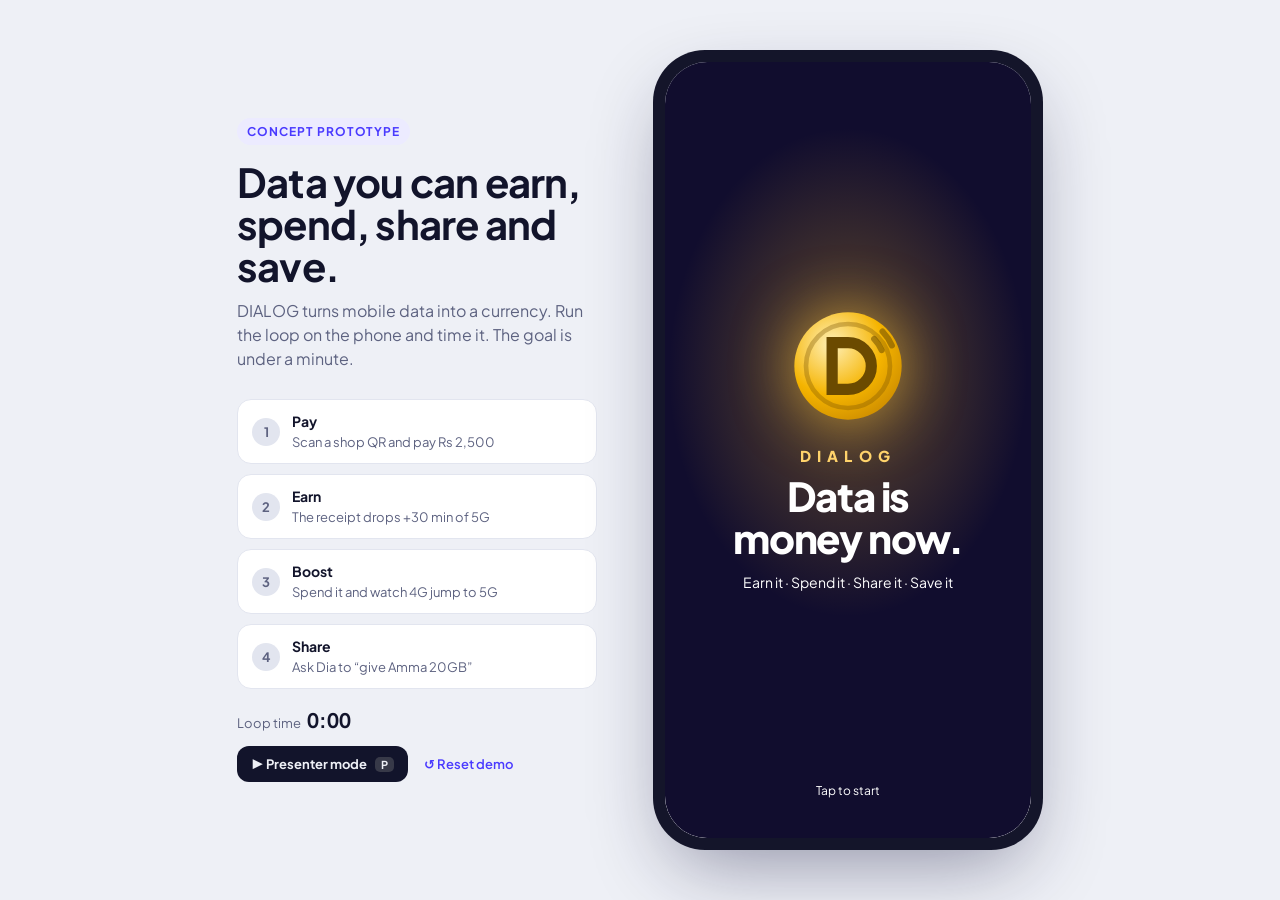
==== index.html @ ff5d5184 "Serve the app as index.html and deploy from GitHub via Vercel Co-Authored-By: Claude Opus 5.5 <norep" ====
<!doctype html>
<html lang="en">
<head>
<meta charset="utf-8">
<meta name="viewport" content="width=device-width, initial-scale=1">
<title>DIALOG Prototype</title>
<link rel="preconnect" href="https://fonts.googleapis.com">
<link href="https://fonts.googleapis.com/css2?family=Plus+Jakarta+Sans:wght@400;500;600;700;800&family=Noto+Sans+Sinhala:wght@500&family=Noto+Sans+Tamil:wght@500&display=swap" rel="stylesheet">
<style>
:root{
  --bg:#eef0f6; --panel:#ffffff; --ink:#12142b; --muted:#5d6280; --line:#e2e5ef;
  --accent:#4a3aff; --accent-2:#7b6dff; --accent-soft:#ecebff;
  --gold:#f2a900; --gold-soft:#fff4d6; --good:#13a36b; --good-soft:#e1f6ec;
  --screen:#f7f8fc; --card:#ffffff; --frame:#14152a;
}
@media (prefers-color-scheme: dark){
  :root:not([data-theme="light"]){
    --bg:#0b0c18; --panel:#14162a; --ink:#eef0ff; --muted:#9aa0c3; --line:#262a45;
    --accent:#8b7fff; --accent-2:#a69cff; --accent-soft:#232048;
    --gold:#ffc23d; --gold-soft:#33290f; --good:#3fd39a; --good-soft:#123326;
    --screen:#101225; --card:#1a1d36; --frame:#000;
  }
}
:root[data-theme="dark"]{
  --bg:#0b0c18; --panel:#14162a; --ink:#eef0ff; --muted:#9aa0c3; --line:#262a45;
  --accent:#8b7fff; --accent-2:#a69cff; --accent-soft:#232048;
  --gold:#ffc23d; --gold-soft:#33290f; --good:#3fd39a; --good-soft:#123326;
  --screen:#101225; --card:#1a1d36; --frame:#000;
}
*{box-sizing:border-box;margin:0;padding:0}
body{background:var(--bg);color:var(--ink);font-family:"Plus Jakarta Sans","Noto Sans Sinhala","Noto Sans Tamil",system-ui,sans-serif;min-height:100vh}
button{font:inherit;color:inherit;border:0;background:none;cursor:pointer}
.stage{display:flex;gap:56px;align-items:center;justify-content:center;min-height:100vh;padding:32px 16px}
.side{max-width:360px}
.side .tag{display:inline-block;font-size:12px;font-weight:700;letter-spacing:.08em;text-transform:uppercase;color:var(--accent);background:var(--accent-soft);padding:6px 10px;border-radius:99px}
.side h1{font-size:40px;line-height:1.05;margin:16px 0 12px;letter-spacing:-.02em}
.side p.lede{color:var(--muted);font-size:16px;line-height:1.5}
.steps{margin-top:28px;display:grid;gap:10px}
.step{display:flex;gap:12px;align-items:center;padding:12px 14px;border:1px solid var(--line);border-radius:14px;background:var(--panel);transition:.3s}
.step .n{width:28px;height:28px;border-radius:50%;display:grid;place-items:center;font-weight:700;font-size:13px;background:var(--line);color:var(--muted);flex:none;transition:.3s}
.step.done{border-color:var(--good)}
.step.done .n{background:var(--good);color:#fff}
.step b{display:block;font-size:14px}.step span{font-size:13px;color:var(--muted)}
.timer{margin-top:18px;font-size:13px;color:var(--muted)}
.timer strong{font-variant-numeric:tabular-nums;color:var(--ink);font-size:20px;margin-left:6px}
.reset{margin-top:14px;font-size:13px;color:var(--accent);font-weight:600}

/* phone */
.phone{width:390px;height:800px;border-radius:52px;background:var(--frame);padding:12px;box-shadow:0 30px 80px -20px rgba(20,20,60,.45);flex:none}
.screen{position:relative;width:100%;height:100%;border-radius:42px;overflow:hidden;background:var(--screen);display:flex;flex-direction:column}
.status{height:44px;display:flex;align-items:center;justify-content:space-between;padding:0 26px;font-size:13px;font-weight:700;flex:none}
.status .net{display:flex;gap:6px;align-items:center}
.net .badge{font-size:10px;padding:2px 6px;border-radius:6px;background:var(--line);color:var(--muted);transition:.4s}
.net .badge.on{background:var(--accent);color:#fff}
.views{flex:1;position:relative;overflow:hidden}
.view{position:absolute;inset:0;overflow-y:auto;padding:6px 18px 24px;opacity:0;pointer-events:none;transform:translateY(8px);transition:opacity .25s,transform .25s}
.view.active{opacity:1;pointer-events:auto;transform:none}
.view::-webkit-scrollbar{display:none}
.nav{flex:none;height:78px;display:flex;justify-content:space-around;align-items:center;border-top:1px solid var(--line);background:var(--card);padding-bottom:10px}
.nav button{display:flex;flex-direction:column;align-items:center;gap:4px;font-size:11px;font-weight:600;color:var(--muted);width:64px}
.nav button.on{color:var(--accent)}
.nav svg{width:22px;height:22px}
.nav .pay{width:58px;height:58px;border-radius:20px;background:var(--accent);color:#fff;justify-content:center;margin-top:-26px;box-shadow:0 10px 24px -8px var(--accent)}
.nav .pay svg{width:26px;height:26px}

h2{font-size:22px;letter-spacing:-.01em;margin:6px 0 4px}
.sub{color:var(--muted);font-size:13px;line-height:1.45}
.card{background:var(--card);border:1px solid var(--line);border-radius:20px;padding:16px;margin-top:14px}
.row{display:flex;align-items:center;justify-content:space-between;gap:10px}
.btn{display:block;width:100%;padding:14px;border-radius:14px;background:var(--accent);color:#fff;font-weight:700;font-size:15px;text-align:center;margin-top:14px}
.btn.ghost{background:var(--accent-soft);color:var(--accent)}
.btn:disabled{opacity:.5;cursor:default}
.pill{font-size:11px;font-weight:700;padding:4px 8px;border-radius:99px;background:var(--accent-soft);color:var(--accent)}
.pill.gold{background:var(--gold-soft);color:var(--gold)}
.pill.good{background:var(--good-soft);color:var(--good)}

/* wallet */
.wallet{background:linear-gradient(135deg,#2a1fd6,#6a3dff 60%,#a145ff);color:#fff;border:0;position:relative;overflow:hidden}
.wallet::after{content:"";position:absolute;right:-40px;top:-40px;width:160px;height:160px;border-radius:50%;background:rgba(255,255,255,.08)}
.wallet .lbl{font-size:12px;opacity:.8;font-weight:600}
.wallet .bal{font-size:42px;font-weight:800;letter-spacing:-.02em;margin:4px 0 2px;font-variant-numeric:tabular-nums;display:flex;align-items:center;gap:8px}
.coin{width:28px;height:28px;border-radius:50%;background:radial-gradient(circle at 35% 30%,#ffe08a,#f2a900 70%);display:inline-grid;place-items:center;font-size:13px;font-weight:800;color:#6b4a00;flex:none}
.wallet .eq{font-size:13px;opacity:.85}
.qa{display:grid;grid-template-columns:repeat(4,1fr);gap:8px;margin-top:16px}
.qa button{background:rgba(255,255,255,.14);border-radius:14px;padding:10px 0;font-size:12px;font-weight:600;display:flex;flex-direction:column;align-items:center;gap:4px}
.qa svg{width:20px;height:20px}
.dia-tip{display:flex;gap:12px;align-items:flex-start}
.dia-av{width:36px;height:36px;border-radius:12px;background:linear-gradient(135deg,var(--accent),#c44dff);display:grid;place-items:center;color:#fff;font-weight:800;flex:none}
.tip-actions{display:flex;gap:8px;margin-top:10px}
.tip-actions button{font-size:12px;font-weight:700;padding:8px 12px;border-radius:10px;background:var(--accent);color:#fff}
.tip-actions button.alt{background:var(--line);color:var(--ink)}
.feed div{display:flex;justify-content:space-between;font-size:13px;padding:9px 0;border-top:1px solid var(--line)}
.feed div:first-child{border:0}
.feed .plus{color:var(--good);font-weight:700}.feed .minus{color:var(--muted);font-weight:700}
.save-bar{height:8px;border-radius:99px;background:var(--line);margin-top:10px;overflow:hidden}
.save-bar i{display:block;height:100%;background:var(--good);border-radius:99px;transition:width .6s}
.toggle{width:44px;height:26px;border-radius:99px;background:var(--line);position:relative;transition:.2s;flex:none}
.toggle::after{content:"";position:absolute;width:20px;height:20px;border-radius:50%;background:#fff;top:3px;left:3px;transition:.2s;box-shadow:0 1px 3px rgba(0,0,0,.2)}
.toggle.on{background:var(--good)}.toggle.on::after{left:21px}

/* pay */
.scanner{margin-top:14px;aspect-ratio:1;border-radius:24px;background:#0d0f1f;position:relative;display:grid;place-items:center;overflow:hidden}
.qr{width:55%;aspect-ratio:1;background:#fff;border-radius:10px;padding:10px;display:grid;grid-template-columns:repeat(11,1fr);gap:2px}
.qr i{background:#111;border-radius:1px}.qr i.w{background:transparent}
.scanline{position:absolute;left:12%;right:12%;height:3px;background:var(--accent-2);box-shadow:0 0 18px var(--accent-2);animation:scan 2s ease-in-out infinite}
@keyframes scan{0%,100%{top:18%}50%{top:80%}}
.corner{position:absolute;width:38px;height:38px;border:4px solid #fff;border-radius:6px}
.c1{top:14%;left:14%;border-right:0;border-bottom:0}.c2{top:14%;right:14%;border-left:0;border-bottom:0}.c3{bottom:14%;left:14%;border-right:0;border-top:0}.c4{bottom:14%;right:14%;border-left:0;border-top:0}
.merchant{display:flex;gap:12px;align-items:center}
.m-logo{width:46px;height:46px;border-radius:14px;background:var(--gold-soft);display:grid;place-items:center;font-size:22px}
.amount{font-size:44px;font-weight:800;text-align:center;margin:18px 0 4px;letter-spacing:-.02em}
.earn-preview{text-align:center;font-size:13px;color:var(--good);font-weight:700}
.chips{display:flex;gap:8px;justify-content:center;margin-top:12px;flex-wrap:wrap}
.chips button{padding:8px 12px;border-radius:99px;border:1px solid var(--line);font-size:13px;font-weight:600;background:var(--card)}
.chips button.on{border-color:var(--accent);color:var(--accent);background:var(--accent-soft)}
.receipt{text-align:center;padding-top:20px}
.check{width:72px;height:72px;border-radius:50%;background:var(--good);margin:0 auto;display:grid;place-items:center;color:#fff;animation:pop .4s cubic-bezier(.2,1.6,.4,1)}
@keyframes pop{from{transform:scale(0)}to{transform:scale(1)}}
.reward{margin-top:20px;border-radius:22px;padding:20px;background:linear-gradient(135deg,#1b1460,#4a3aff);color:#fff;position:relative;overflow:hidden;animation:rise .5s .25s both}
@keyframes rise{from{opacity:0;transform:translateY(20px)}to{opacity:1;transform:none}}
.reward .big{font-size:30px;font-weight:800;letter-spacing:-.02em;margin:6px 0}
.reward .small{font-size:13px;opacity:.85}
.burst{position:absolute;inset:0;pointer-events:none}
.burst .coin{position:absolute;left:50%;top:50%;width:18px;height:18px;font-size:9px;animation:fly 1.1s ease-out forwards}
@keyframes fly{from{transform:translate(-50%,-50%) scale(.4);opacity:1}to{transform:translate(var(--x),var(--y)) scale(1);opacity:0}}

/* boost */
.dial{position:relative;width:240px;height:240px;margin:16px auto 0}
.dial svg{width:100%;height:100%;transform:rotate(135deg)}
.dial .val{position:absolute;inset:0;display:grid;place-items:center;text-align:center}
.dial .val b{font-size:52px;font-weight:800;letter-spacing:-.03em;display:block;font-variant-numeric:tabular-nums}
.dial .val span{font-size:13px;color:var(--muted);font-weight:600}
.gen{display:flex;justify-content:center;gap:8px;margin-top:4px}
.gen span{font-size:12px;font-weight:800;padding:6px 12px;border-radius:10px;background:var(--line);color:var(--muted);transition:.4s}
.gen span.on{background:var(--accent);color:#fff}
.countdown{text-align:center;font-size:13px;color:var(--muted);margin-top:10px}
.countdown b{color:var(--ink);font-variant-numeric:tabular-nums}
.opts{display:grid;gap:8px;margin-top:14px}
.opt{display:flex;justify-content:space-between;align-items:center;padding:14px;border:1px solid var(--line);border-radius:14px;background:var(--card);text-align:left}
.opt.on{border-color:var(--accent);background:var(--accent-soft)}
.opt b{font-size:14px;display:block}.opt small{font-size:12px;color:var(--muted)}
.cost{font-weight:800;font-size:14px;display:flex;align-items:center;gap:6px}
.cost .coin{width:18px;height:18px;font-size:9px}

/* dia chat */
.chat{display:flex;flex-direction:column;gap:10px;margin-top:12px;padding-bottom:140px}
.msg{max-width:84%;padding:11px 14px;border-radius:18px;font-size:14px;line-height:1.45;animation:rise .3s both}
.msg.dia{background:var(--card);border:1px solid var(--line);border-bottom-left-radius:6px;align-self:flex-start}
.msg.me{background:var(--accent);color:#fff;border-bottom-right-radius:6px;align-self:flex-end}
.msg .acts{display:flex;gap:8px;margin-top:10px}
.msg .acts button{font-size:12px;font-weight:700;padding:7px 12px;border-radius:10px;background:var(--accent);color:#fff}
.msg .acts button.alt{background:var(--line);color:var(--ink)}
.composer{position:absolute;left:0;right:0;bottom:0;padding:10px 14px 14px;background:linear-gradient(transparent,var(--screen) 22%)}
.composer .chips{justify-content:flex-start;flex-wrap:nowrap;overflow-x:auto;margin:0 0 8px}
.composer .chips::-webkit-scrollbar{display:none}
.composer .chips button{white-space:nowrap;font-size:12px}
.inbar{display:flex;gap:8px;background:var(--card);border:1px solid var(--line);border-radius:16px;padding:6px 6px 6px 14px}
.inbar input{flex:1;border:0;background:none;font:inherit;font-size:14px;color:var(--ink);outline:none;min-width:0}
.inbar button{width:38px;height:38px;border-radius:12px;background:var(--accent);color:#fff;display:grid;place-items:center}

/* arenas */
.map{margin-top:14px;border-radius:22px;overflow:hidden;border:1px solid var(--line);background:var(--card)}
.map svg{display:block;width:100%}
.zone{cursor:pointer}
.zone circle.pulse{animation:pulse 2.2s ease-out infinite;transform-origin:center;transform-box:fill-box}
@keyframes pulse{from{transform:scale(.6);opacity:.7}to{transform:scale(1.6);opacity:0}}
.stat{display:flex;gap:10px;margin-top:14px}
.stat .card{flex:1;margin:0;padding:12px}
.stat b{font-size:22px;display:block;letter-spacing:-.02em}
.stat span{font-size:12px;color:var(--muted)}

/* together */
.match-head{display:flex;justify-content:space-between;align-items:center}
.score{font-size:13px;font-weight:700}
.live{display:inline-flex;align-items:center;gap:6px;font-size:11px;font-weight:800;color:#e5484d}
.live::before{content:"";width:7px;height:7px;border-radius:50%;background:#e5484d;animation:blink 1s infinite}
@keyframes blink{50%{opacity:.2}}
.prog{height:14px;border-radius:99px;background:var(--line);margin-top:12px;overflow:hidden}
.prog i{display:block;height:100%;border-radius:99px;background:linear-gradient(90deg,var(--accent),#c44dff);transition:width .5s}
.prog.done i{background:var(--good)}
.lb{margin-top:6px}
.lb div{display:flex;align-items:center;gap:10px;padding:10px 0;border-top:1px solid var(--line);font-size:13px}
.lb div:first-child{border:0}
.lb .rk{width:22px;font-weight:800;color:var(--muted)}
.lb .nm{flex:1;font-weight:600}
.lb .nm small{display:block;font-weight:500;color:var(--muted);font-size:11px}
.lb .mini{width:70px;height:6px;border-radius:99px;background:var(--line);overflow:hidden}
.lb .mini i{display:block;height:100%;background:var(--gold)}
.lb .me .nm{color:var(--accent)}
.homes{display:grid;grid-template-columns:repeat(10,1fr);gap:5px;margin-top:12px}
.homes i{aspect-ratio:1;border-radius:5px;background:var(--line);transition:.4s}
.homes i.lit{background:var(--gold);box-shadow:0 0 10px var(--gold)}
.homes i.you{outline:2px solid var(--accent);outline-offset:1px}

.toast{position:absolute;left:16px;right:16px;top:52px;background:var(--ink);color:var(--screen);padding:12px 14px;border-radius:14px;font-size:13px;font-weight:600;transform:translateY(-220%);opacity:0;transition:.35s cubic-bezier(.2,1.2,.4,1);z-index:9;display:flex;gap:10px;align-items:center}
.toast.show{transform:none;opacity:1}

/* ---------- v2 ---------- */
/* colour rule: gold = DIALOG you earn, violet = network & boosts, green = savings */
:root{--gold-ink:#a86f00}
@media (prefers-color-scheme: dark){:root:not([data-theme="light"]){--gold-ink:#ffc23d}}
:root[data-theme="dark"]{--gold-ink:#ffc23d}
.coin{background:url("data:image/svg+xml,%3Csvg xmlns='http://www.w3.org/2000/svg' viewBox='0 0 24 24'%3E%3Cdefs%3E%3CradialGradient id='g' cx='.35' cy='.3' r='.85'%3E%3Cstop offset='0' stop-color='%23fff0b8'/%3E%3Cstop offset='.55' stop-color='%23f5b400'/%3E%3Cstop offset='1' stop-color='%23c48400'/%3E%3C/radialGradient%3E%3C/defs%3E%3Ccircle cx='12' cy='12' r='11.5' fill='url(%23g)'/%3E%3Ccircle cx='12' cy='12' r='9' fill='none' stroke='%237a5200' stroke-opacity='.35'/%3E%3Cpath d='M8.6 7h3.4a5 5 0 0 1 0 10H8.6z' fill='none' stroke='%236b4a00' stroke-width='2.4' stroke-linecap='round'/%3E%3Cpath d='M17.6 6.2a8 8 0 0 1 1.6 2.4M19.4 4.6a10.5 10.5 0 0 1 2 3' fill='none' stroke='%236b4a00' stroke-opacity='.55' stroke-width='1.3' stroke-linecap='round'/%3E%3C/svg%3E") center/contain no-repeat !important;color:transparent !important;font-size:0 !important}
.feed .plus,.earn-preview{color:var(--gold-ink)}
.pill.gold{color:var(--gold-ink)}
.wallet{background:radial-gradient(120% 90% at 100% 0%,rgba(255,196,61,.32),transparent 55%),linear-gradient(160deg,#1a1545,#2b1e72)}
.wallet::after{right:-34px;top:-34px;width:140px;height:140px;border-radius:0;background:inherit;opacity:0}
.wallet .lbl{color:#ffd36b;opacity:1;letter-spacing:.1em}
.wallet .bal{color:#ffd36b}
.wallet .bal .coin{width:34px;height:34px;filter:drop-shadow(0 0 10px rgba(255,200,60,.55))}

/* Dia face + voice */
.dia-av{display:flex;gap:5px;align-items:center;justify-content:center;box-shadow:0 6px 16px -6px #c44dff}
.dia-av i{width:5px;height:9px;border-radius:3px;background:#fff;animation:eye 4.5s infinite}
@keyframes eye{0%,90%,100%{transform:scaleY(1)}94%{transform:scaleY(.1)}}
.inbar .mic{background:var(--accent-soft);color:var(--accent)}
.inbar.listening .mic{background:#e5484d;color:#fff;animation:blink 1s infinite}
.wave{display:none;flex:1;align-items:center;gap:3px;font-size:12px;color:var(--muted);font-weight:600}
.inbar.listening input{display:none}
.inbar.listening .wave{display:flex}
.wave i{width:3px;height:18px;border-radius:2px;background:var(--accent);animation:wv .6s ease-in-out infinite alternate}
.wave i:nth-child(2n){animation-delay:.15s}.wave i:nth-child(3n){animation-delay:.3s}
@keyframes wv{from{transform:scaleY(.25)}to{transform:scaleY(1)}}

/* Earn takeover */
.earnfx{position:absolute;inset:0;z-index:8;background:radial-gradient(90% 55% at 50% 45%,rgba(255,190,40,.36),transparent 70%),#110d2e;color:#fff;display:flex;flex-direction:column;align-items:center;padding:52px 22px 24px;text-align:center;overflow:hidden}
.earnfx[hidden]{display:none}
.ef-chip{display:flex;align-items:center;gap:8px;background:rgba(255,255,255,.08);border:1px solid rgba(255,211,107,.4);padding:7px 16px 7px 7px;border-radius:99px;font-weight:800;font-size:20px;color:#ffd36b;font-variant-numeric:tabular-nums;transition:transform .12s}
.ef-chip .coin{width:28px;height:28px}
.ef-chip.bump{transform:scale(1.12)}
.ef-check{width:54px;height:54px;border-radius:50%;background:var(--good);display:grid;place-items:center;margin-top:40px;animation:pop .4s cubic-bezier(.2,1.6,.4,1)}
.ef-paid{font-size:14px;opacity:.75;margin-top:10px;animation:rise .4s .1s both}
.ef-label{margin-top:30px;font-size:12px;font-weight:800;letter-spacing:.16em;color:#ffd36b;animation:rise .4s .35s both}
.ef-big{font-size:68px;font-weight:800;letter-spacing:-.045em;line-height:1.05;margin-top:6px;animation:zoomIn .6s .45s cubic-bezier(.2,1.4,.4,1) both;background:linear-gradient(180deg,#fff 30%,#ffd36b);-webkit-background-clip:text;background-clip:text;color:transparent}
.ef-sub{font-size:19px;font-weight:700;margin-top:4px;animation:rise .4s .6s both}
.ef-gigs{margin-top:16px;font-size:14px;font-weight:700;color:#ffd36b;background:rgba(255,211,107,.12);padding:7px 14px;border-radius:99px;animation:rise .4s .75s both}
@keyframes zoomIn{from{opacity:0;transform:scale(.4)}to{opacity:1;transform:none}}
.ef-actions{margin-top:auto;width:100%;animation:rise .4s 1.7s both}
.ef-actions .btn.ghost{background:rgba(255,255,255,.1);color:#fff;margin-top:10px}
.ef-coins{position:absolute;inset:0;pointer-events:none}
.ef-coin{position:absolute;left:50%;width:26px;height:26px;margin:-13px 0 0 -13px;opacity:0;animation:coinFly 1.05s cubic-bezier(.5,0,.3,1) forwards;filter:drop-shadow(0 0 6px rgba(255,200,60,.85))}
@keyframes coinFly{0%{opacity:0;transform:translate(0,0) scale(.3)}12%{opacity:1}45%{transform:translate(var(--sx),var(--sy)) scale(1.15)}94%{opacity:1}100%{opacity:0;transform:translate(0,var(--ty)) scale(.45)}}

/* Boost video */
.vid{position:relative;margin-top:14px;border-radius:18px;overflow:hidden;aspect-ratio:16/9;background:#0a1a10}
.vscene{position:absolute;inset:0;transition:filter .6s}
.vscene svg{width:100%;height:100%;display:block}
.vid.lo .vscene{filter:blur(3px) saturate(.55) contrast(.9)}
.vid.buf .vscene *{animation-play-state:paused !important}
.vtop{position:absolute;left:10px;right:10px;top:8px;display:flex;justify-content:space-between;align-items:center;font-size:11px;font-weight:700;color:#fff}
.vq{padding:3px 7px;border-radius:6px;background:rgba(0,0,0,.55);transition:.4s}
.vid:not(.lo) .vq{background:var(--accent)}
.vspin{position:absolute;left:50%;top:50%;width:40px;height:40px;margin:-20px;border-radius:50%;border:4px solid rgba(255,255,255,.25);border-top-color:#fff;animation:spin .8s linear infinite;opacity:0;transition:opacity .2s}
.vid.buf .vspin{opacity:1}
@keyframes spin{to{transform:rotate(360deg)}}
.vlabel{position:absolute;left:10px;bottom:12px;font-size:11px;font-weight:700;color:#fff;background:rgba(0,0,0,.5);padding:3px 8px;border-radius:6px}
.vbar{position:absolute;left:0;right:0;bottom:0;height:4px;background:rgba(255,255,255,.2)}
.vbar i{display:block;height:100%;width:0;background:#e5484d}
.ball{animation:bowl 1.4s ease-in infinite}
@keyframes bowl{from{transform:translate(160px,62px) scale(.6)}to{transform:translate(157px,150px) scale(1.5)}}
.bat{transform-box:view-box;transform-origin:176px 146px;animation:swing 1.4s infinite}
@keyframes swing{0%,72%,100%{transform:rotate(0)}86%{transform:rotate(-75deg)}}
.crowd circle{animation:tw 1.6s infinite alternate}
.crowd circle:nth-child(3n){animation-delay:.5s}.crowd circle:nth-child(4n){animation-delay:1s}
@keyframes tw{from{opacity:.25}to{opacity:.9}}
.speedrow{display:flex;justify-content:space-between;align-items:center;margin-top:14px}
.speedrow b{font-size:36px;font-weight:800;letter-spacing:-.03em;font-variant-numeric:tabular-nums}
.speedrow small{font-size:13px;color:var(--muted);font-weight:600;margin-left:4px}
.speedrow .gen{margin:0}
#v-boost .countdown{text-align:left;margin-top:2px}

/* Presenter mode */
.side .presbtn{display:inline-flex;gap:8px;align-items:center;margin:14px 16px 0 0;padding:10px 14px;border-radius:12px;background:var(--ink);color:var(--bg);font-size:13px;font-weight:700}
.side .presbtn kbd{font:inherit;font-size:11px;padding:1px 6px;border-radius:5px;background:rgba(127,127,127,.35)}
.ptimer{position:fixed;top:16px;left:16px;display:none;align-items:center;gap:14px;background:var(--panel);border:1px solid var(--line);padding:10px 14px;border-radius:14px;z-index:20;font-size:13px;color:var(--muted)}
.ptimer b{font-size:22px;color:var(--ink);font-variant-numeric:tabular-nums}
.ptimer .pdots{display:flex;gap:6px}
.ptimer .pdots i{width:10px;height:10px;border-radius:50%;background:var(--line);transition:.3s}
.ptimer .pdots i.on{background:var(--good)}
.ptimer button{font-size:12px;font-weight:700;color:var(--accent)}
body.presenter .side{display:none}
body.presenter .ptimer{display:flex}
body.presenter .stage{padding:12px}

/* ---------- v3 ---------- */
.lang{display:flex;background:var(--line);border-radius:12px;padding:3px;gap:2px}
.lang button{font-size:12px;font-weight:700;padding:0 9px;border-radius:9px;color:var(--muted);min-height:34px}
.lang button.on{background:var(--card);color:var(--ink);box-shadow:0 1px 3px rgba(0,0,0,.15)}
.savestrip{display:flex;align-items:center;gap:12px;padding:12px 14px}
.savestrip .ss-ic{width:38px;height:38px;border-radius:12px;background:var(--good-soft);display:grid;place-items:center;font-size:18px;flex:none}
.savestrip .ss-t{flex:1;font-size:13px;color:var(--muted);line-height:1.35}
.savestrip .ss-t b{color:var(--good);font-size:15px}
.savestrip .toggle{cursor:pointer}
.splash{position:absolute;inset:0;z-index:12;background:radial-gradient(70% 45% at 50% 40%,rgba(255,190,40,.35),transparent 70%),#110d2e;color:#fff;display:flex;flex-direction:column;align-items:center;justify-content:center;text-align:center;padding:24px;cursor:pointer;transition:opacity .5s,transform .5s}
.splash[hidden]{display:none}
.splash.out{opacity:0;transform:scale(1.06);pointer-events:none}
.splash .sp-coin{width:112px;height:112px;animation:spIn .9s cubic-bezier(.2,1.4,.4,1) both;filter:drop-shadow(0 0 30px rgba(255,200,60,.6))}
@keyframes spIn{from{transform:scale(0) rotate(-200deg)}to{transform:none}}
.sp-name{margin-top:24px;font-size:15px;font-weight:800;letter-spacing:.42em;color:#ffd36b;animation:rise .5s .5s both}
.sp-line{font-size:40px;font-weight:800;letter-spacing:-.03em;margin-top:10px;line-height:1.05;animation:rise .5s .75s both}
.sp-sub{font-size:14px;opacity:.75;margin-top:14px;animation:rise .5s 1s both}
.sp-tap{position:absolute;bottom:40px;font-size:12px;opacity:.55;animation:rise .5s 1.6s both}
.scoreboard{background:#0d1b2a;color:#fff;border-radius:14px;padding:12px 14px;font-variant-numeric:tabular-nums}
.sb-top{display:flex;justify-content:space-between;align-items:center;font-size:11px;font-weight:600}
.sb-top span:last-child{opacity:.7}
.sb-row{display:flex;align-items:center;gap:10px;margin-top:8px}
.sb-row b{font-size:26px;letter-spacing:-.02em}
.sb-team{display:flex;align-items:center;gap:6px;font-weight:800;width:54px;font-size:14px}
.sb-team i{width:10px;height:10px;border-radius:50%}
.sb-ov{margin-left:auto;font-size:12px;opacity:.7}
.sb-row.dim{opacity:.55;margin-top:2px}.sb-row.dim b{font-size:17px}
.sb-need{margin-top:8px;font-size:12px;color:#ffd36b;font-weight:700}
.faces{display:flex;align-items:center;margin-top:12px}
.faces span{width:30px;height:30px;border-radius:50%;display:grid;place-items:center;color:#fff;font-size:10px;font-weight:800;border:2px solid var(--card);margin-left:-9px;flex:none}
.faces span:first-child{margin-left:0}
.faces em{font-style:normal;font-size:12px;color:var(--muted);margin-left:8px}
.celebrate{position:absolute;inset:0;z-index:11;background:rgba(17,13,46,.95);color:#fff;display:flex;flex-direction:column;align-items:center;justify-content:center;text-align:center;padding:28px;overflow:hidden}
.celebrate[hidden]{display:none}
.cel-emoji{font-size:76px;animation:pop .5s cubic-bezier(.2,1.6,.4,1)}
.cel-title{font-size:32px;font-weight:800;letter-spacing:-.02em;margin-top:12px;animation:rise .4s .2s both}
.cel-sub{font-size:15px;opacity:.8;margin-top:8px;line-height:1.45;max-width:280px;animation:rise .4s .35s both}
.celebrate .btn{max-width:240px;margin-top:28px;animation:rise .4s .6s both}
.confetti{position:absolute;inset:0;pointer-events:none}
.confetti i{position:absolute;top:-20px;width:8px;height:14px;border-radius:2px;animation:fall linear forwards}
@keyframes fall{to{transform:translateY(880px) rotate(720deg)}}
/* Play tab */
.nav button{width:54px}
#v-play{display:flex;flex-direction:column;padding:6px 0 0;overflow:hidden}
.play-head{display:flex;justify-content:space-between;align-items:flex-start;gap:10px;padding:0 18px}
.play-earn{display:flex;align-items:center;gap:6px;background:var(--gold-soft);color:var(--gold-ink);font-weight:800;font-size:14px;padding:6px 10px 6px 6px;border-radius:99px;flex:none;margin-top:8px}
.play-earn .coin{width:22px;height:22px}
.play-earn small{font-weight:600;font-size:11px}
.play-strip{display:flex;justify-content:space-between;margin:10px 18px 10px;padding:9px 12px;border-radius:12px;background:var(--card);border:1px solid var(--line);font-size:12px;color:var(--muted)}
.play-strip b{color:var(--ink)}
.play-strip.all{border-color:var(--good);background:var(--good-soft)}
.play-frame{flex:1;min-height:0;background:var(--screen)}
.play-frame iframe{width:100%;height:100%;border:0;display:block}
/* bigger tap targets */
.chips button,.tip-actions button,.msg .acts button{min-height:40px}
.qa button{min-height:58px}
/* calmer for people who turn motion off: stop the decorative loops, keep the story */
@media (prefers-reduced-motion: reduce){
  .scanline,.zone circle.pulse,.crowd circle,.dia-av i,.live::before,.confetti i{animation:none!important}
  .confetti{display:none}
}

@media (max-width:860px){
  .stage{flex-direction:column;gap:24px;padding:20px 16px 32px}
  .side{max-width:420px;text-align:left}
  .side h1{font-size:30px}
  .steps{grid-template-columns:1fr}
}
@media (max-width:430px){
  .stage{padding:0;gap:0}
  .side{order:2;padding:24px 16px 32px}
  .phone{width:100%;height:100svh;border-radius:0;padding:0;box-shadow:none}
  .screen{border-radius:0}
}
</style>
</head>
<body>
<div class="stage">
  <aside class="side">
    <span class="tag">Concept prototype</span>
    <h1>Data you can earn, spend, share and save.</h1>
    <p class="lede">DIALOG turns mobile data into a currency. Run the loop on the phone and time it. The goal is under a minute.</p>
    <div class="steps">
      <div class="step" id="s-pay"><div class="n">1</div><div><b>Pay</b><span>Scan a shop QR and pay Rs 2,500</span></div></div>
      <div class="step" id="s-earn"><div class="n">2</div><div><b>Earn</b><span>The receipt drops +30 min of 5G</span></div></div>
      <div class="step" id="s-boost"><div class="n">3</div><div><b>Boost</b><span>Spend it and watch 4G jump to 5G</span></div></div>
      <div class="step" id="s-share"><div class="n">4</div><div><b>Share</b><span>Ask Dia to “give Amma 20GB”</span></div></div>
    </div>
    <div class="timer">Loop time<strong id="timer">0:00</strong></div>
    <button class="presbtn" id="presBtn">▶ Presenter mode <kbd>P</kbd></button><button class="reset" id="resetBtn">↺ Reset demo</button>
  </aside>
  <div class="ptimer"><span class="pdots"><i data-s="pay"></i><i data-s="earn"></i><i data-s="boost"></i><i data-s="share"></i></span><b id="ptime">0:00</b><span>P exit · M sound</span><button id="pexit">✕</button></div>

  <div class="phone"><div class="screen">
    <div class="status"><span>9:41</span><span class="net"><span class="badge" id="netBadge">4G</span>▮▮▮▯ 82%</span></div>
    <div class="toast" id="toast"></div>
    <div class="earnfx" id="earnfx" hidden>
      <div class="ef-chip" id="efChip"><span class="coin"></span><span id="efBal">2,400</span></div>
      <div class="ef-check"><svg width="28" height="28" viewBox="0 0 24 24" fill="none" stroke="#fff" stroke-width="3"><path d="M5 12l5 5L20 7"/></svg></div>
      <div class="ef-paid" id="efPaid">Paid Rs 2,500 · Nimal Stores</div>
      <div class="ef-label" data-i18n="earned">YOU EARNED</div>
      <div class="ef-big" id="efBig">+30 min</div>
      <div class="ef-sub" data-i18n="ofPriority">of 5G priority</div>
      <div class="ef-gigs" id="efGigs">+150 DIALOG to your wallet</div>
      <div class="ef-actions"><button class="btn" id="efUse" data-i18n="useNow">Use it now ⚡</button><button class="btn ghost" id="efDone" data-i18n="done">Done</button></div>
      <div class="ef-coins" id="efCoins"></div>
    </div>
    <div class="celebrate" id="celebrate" hidden><div class="confetti" id="confetti"></div><div class="cel-emoji" id="celEmoji">🏏</div><div class="cel-title" id="celTitle"></div><div class="cel-sub" id="celSub"></div><button class="btn" id="celOk">Brilliant</button></div>
    <div class="splash" id="splash"><span class="coin sp-coin"></span><div class="sp-name">DIALOG</div><div class="sp-line">Data is<br>money now.</div><div class="sp-sub">Earn it · Spend it · Share it · Save it</div><div class="sp-tap">Tap to start</div></div>
    <div class="views">

      <!-- HOME -->
      <section class="view active" id="v-home">
        <div class="row" style="margin-top:4px">
          <div><div class="sub" data-i18n="gm">Good morning</div><h2 style="margin:0">Nadeesha</h2></div>
          <div class="lang" id="lang" aria-label="Language"><button data-l="si">සිං</button><button data-l="ta">தமிழ்</button><button data-l="en" class="on">EN</button></div>
          <span id="homeNet" hidden>4G</span>
        </div>
        <div class="card wallet">
          <div class="lbl" data-i18n="wallet">DIALOG WALLET</div>
          <div class="bal"><span class="coin">G</span><span id="bal">2,400</span></div>
          <div class="eq" id="eq">≈ 24 GB · or 8 hours of boosted 5G</div>
          <div class="qa">
            <button data-go="pay"><svg viewBox="0 0 24 24" fill="none" stroke="currentColor" stroke-width="2"><rect x="3" y="3" width="7" height="7" rx="1"/><rect x="14" y="3" width="7" height="7" rx="1"/><rect x="3" y="14" width="7" height="7" rx="1"/><path d="M14 14h3v3M21 14v7h-7"/></svg><span data-i18n="pay">Pay</span></button>
            <button data-go="boost"><svg viewBox="0 0 24 24" fill="none" stroke="currentColor" stroke-width="2"><path d="M13 2 4 14h7l-1 8 9-12h-7z"/></svg><span data-i18n="boost">Boost</span></button>
            <button data-go="dia"><svg viewBox="0 0 24 24" fill="none" stroke="currentColor" stroke-width="2"><path d="M16 21v-2a4 4 0 0 0-4-4H6a4 4 0 0 0-4 4v2"/><circle cx="9" cy="7" r="4"/><path d="M19 8v6M22 11h-6"/></svg><span data-i18n="share">Share</span></button>
            <button data-scroll="saveCard"><svg viewBox="0 0 24 24" fill="none" stroke="currentColor" stroke-width="2"><path d="M19 7V5a2 2 0 0 0-2-2H5a2 2 0 0 0 0 4h14v4M3 5v14a2 2 0 0 0 2 2h14v-4"/><path d="M18 12a2 2 0 0 0 0 4h4v-4z"/></svg><span data-i18n="save">Save</span></button>
          </div>
        </div>

        <div class="card dia-tip">
          <div class="dia-av"><i></i><i></i></div>
          <div>
            <b style="font-size:14px" data-i18n="spotted">Dia spotted something</b>
            <p class="sub" style="margin-top:2px" data-i18n="tip">Your bus reaches a busy cell near Kollupitiya in about 4 min. YouTube will likely buffer. Boost now?</p>
            <div class="tip-actions"><button data-go="boost" data-i18n="tipBoost">Boost for 150 D</button><button class="alt" data-go="dia" data-i18n="askDia">Ask Dia</button></div>
          </div>
        </div>

        <div class="card savestrip" id="saveCard">
          <span class="ss-ic">🏦</span>
          <span class="ss-t"><b id="saveAmt">Rs 360</b> <span data-i18n="saveLine">goes to DF Savings on 30 Nov</span></span>
          <span class="toggle on" id="saveToggle" role="switch" aria-checked="true" aria-label="Auto-save leftover DIALOG" tabindex="0"></span>
        </div>

        <div class="card">
          <div class="row"><b style="font-size:15px" data-i18n="recent">Recent</b><span class="pill gold">+ earn on every payment</span></div>
          <div class="feed" id="feed" style="margin-top:8px">
            <div><span>Fuel · Ceypetco Borella</span><span class="plus">+240 D</span></div>
            <div><span>Electricity bill · CEB</span><span class="plus">+180 D</span></div>
            <div><span>Boost · 1 hr 5G</span><span class="minus">−300 D</span></div>
          </div>
        </div>
      </section>

      <!-- PAY -->
      <section class="view" id="v-pay">
        <div id="pay-scan">
          <h2 data-i18n="scanH">Scan to pay</h2>
          <p class="sub">Point at any Dialog Pay LankaQR. Every payment earns DIALOG.</p>
          <div class="scanner" id="scanner">
            <div class="qr" id="qr"></div>
            <div class="scanline"></div>
            <div class="corner c1"></div><div class="corner c2"></div><div class="corner c3"></div><div class="corner c4"></div>
          </div>
          <button class="btn" id="scanBtn" data-i18n="tapScan">Tap to scan</button>
        </div>
        <div id="pay-amount" hidden>
          <h2>Confirm payment</h2>
          <div class="card merchant"><div class="m-logo">🛒</div><div><b>Nimal Stores</b><div class="sub">High Level Rd, Nugegoda · verified</div></div></div>
          <div class="amount" id="amt">Rs 2,500</div>
          <div class="earn-preview" id="earnPrev">You’ll earn +150 DIALOG (30 min of 5G)</div>
          <div class="chips" id="amtChips"><button data-a="500">500</button><button data-a="1000">1,000</button><button data-a="2500" class="on">2,500</button><button data-a="5000">5,000</button></div>
          <div class="card row"><span class="sub">Pay from</span><b style="font-size:14px">Dialog Pay wallet · Rs 18,420</b></div>
          <button class="btn" id="payBtn">Pay Rs 2,500</button>
        </div>
      </section>

      <!-- BOOST -->
      <section class="view" id="v-boost">
        <h2 data-i18n="boostH">Boost</h2>
        <p class="sub">Spend DIALOG to switch to 5G priority. Works anywhere 5G reaches.</p>
        <div class="vid lo" id="vid">
          <div class="vscene"><svg viewBox="0 0 320 180" preserveAspectRatio="xMidYMid slice">
            <defs><linearGradient id="sky" x1="0" y1="0" x2="0" y2="1"><stop offset="0" stop-color="#0b1030"/><stop offset="1" stop-color="#1d2a5a"/></linearGradient><radialGradient id="fld" cx=".5" cy=".25" r=".9"><stop offset="0" stop-color="#46b257"/><stop offset="1" stop-color="#145a27"/></radialGradient><radialGradient id="fl"><stop offset="0" stop-color="#fff"/><stop offset="1" stop-color="#fff" stop-opacity="0"/></radialGradient></defs>
            <rect width="320" height="180" fill="url(#sky)"/>
            <path d="M0 34 Q160 6 320 34 V72 H0Z" fill="#151c40"/>
            <g class="crowd" id="crowd"></g>
            <circle cx="22" cy="14" r="18" fill="url(#fl)" opacity=".7"/><circle cx="298" cy="14" r="18" fill="url(#fl)" opacity=".7"/>
            <ellipse cx="160" cy="160" rx="240" ry="104" fill="url(#fld)"/>
            <polygon points="150,60 170,60 192,180 128,180" fill="#d9c28e"/>
            <g stroke="#fff" stroke-width="1.6"><path d="M156 52v9M160 52v9M164 52v9"/></g>
            <g stroke="#f4ead2" stroke-width="3"><path d="M150 152v24M160 152v24M170 152v24"/></g>
            <circle cx="180" cy="124" r="6" fill="#f2c9a0"/><rect x="174" y="130" width="12" height="24" rx="4" fill="#1d4ed8"/>
            <path class="bat" d="M176 146 L162 166" stroke="#e9d5a5" stroke-width="5" stroke-linecap="round"/>
            <circle class="ball" r="3.5" fill="#fff"/>
          </svg></div>
          <div class="vtop"><span class="live">LIVE</span><span>SL vs IND</span><span class="vq" id="vq">240p</span></div>
          <div class="vspin"></div>
          <div class="vlabel" id="vlabel">Busy 4G cell · buffering</div>
          <div class="vbar"><i id="vprog"></i></div>
        </div>
        <div class="speedrow"><div><b id="speed">18</b><small>Mbps</small></div><div class="gen"><span id="g4" class="on">4G</span><span id="g5">5G</span></div></div>
        <div class="countdown" id="countdown">Standard speed</div>
        <div class="opts" id="opts">
          <button class="opt on" data-cost="150" data-min="30"><div><b>30 min 5G priority</b><small>Matches what you just earned</small></div><span class="cost"><span class="coin">G</span>150</span></button>
          <button class="opt" data-cost="300" data-min="60"><div><b>1 hour 5G priority</b><small>Best for a match stream</small></div><span class="cost"><span class="coin">G</span>300</span></button>
          <button class="opt" data-cost="900" data-min="240"><div><b>Work-from-café pass</b><small>4 hours, hotspot included</small></div><span class="cost"><span class="coin">G</span>900</span></button>
        </div>
        <button class="btn" id="boostBtn">Boost for 150 DIALOG</button>
      </section>

      <!-- DIA -->
      <section class="view" id="v-dia" style="padding-bottom:0">
        <div class="row" style="margin-top:4px"><div class="row" style="gap:10px"><div class="dia-av"><i></i><i></i></div><div><b>Dia</b><div class="sub">Your network concierge · සිං · தமிழ் · EN</div></div></div></div>
        <div class="chat" id="chat"></div>
        <div class="composer">
          <div class="chips" id="diaChips">
            <button>give Amma 20GB</button>
            <button>අම්මාට 20GB දෙන්න</button>
            <button>அம்மாவுக்கு 20GB கொடு</button>
            <button>Will Netflix buffer tonight?</button>
          </div>
          <form class="inbar" id="diaForm"><input id="diaIn" placeholder="Type or tap the mic…" autocomplete="off"><div class="wave"><i></i><i></i><i></i><i></i><i></i><i></i><i></i><span style="margin-left:8px">Listening · සිංහල</span></div><button type="button" class="mic" id="micBtn" aria-label="Speak"><svg width="18" height="18" viewBox="0 0 24 24" fill="none" stroke="currentColor" stroke-width="2.2" stroke-linecap="round"><rect x="9" y="3" width="6" height="11" rx="3"/><path d="M5 11a7 7 0 0 0 14 0M12 18v3"/></svg></button><button type="submit" aria-label="Send"><svg width="18" height="18" viewBox="0 0 24 24" fill="none" stroke="currentColor" stroke-width="2.5"><path d="M5 12h14M13 6l6 6-6 6"/></svg></button></form>
        </div>
      </section>

      <!-- ARENAS -->
      <section class="view" id="v-arenas">
        <h2 data-i18n="arenasH">5G Arenas</h2>
        <p class="sub">Walk into a glowing zone and check in to unlock a free boost.</p>
        <div class="map">
          <svg viewBox="0 0 340 300" id="mapSvg">
            <rect width="340" height="300" fill="var(--card)"/>
            <path d="M0 0h40c10 60 30 120 10 180s-20 90-10 120H0z" fill="var(--accent-soft)" opacity=".9"/>
            <text x="12" y="150" font-size="10" fill="var(--muted)" transform="rotate(-90 12 150)">Indian Ocean</text>
            <path d="M44 0c10 60 30 120 10 180s-20 90-10 120" fill="none" stroke="var(--accent)" stroke-opacity=".35" stroke-width="2"/>
            <g stroke="var(--line)" stroke-width="6" fill="none" stroke-linecap="round">
              <path d="M50 40 C120 60 200 50 330 30"/><path d="M60 140 C150 130 230 160 330 150"/><path d="M70 250 C150 240 240 260 330 270"/>
              <path d="M120 0 C130 100 110 200 130 300"/><path d="M240 0 C230 100 260 200 240 300"/>
            </g>
            <path d="M146 112q22-16 46-5q18 9 5 23q-17 13-41 5q-20-8-10-23z" fill="var(--accent-soft)"/>
            <text x="170" y="124" font-size="9" fill="var(--muted)" text-anchor="middle">Beira Lake</text>
            <g transform="translate(262 112)"><path d="M0 -40 1.6 -6h-3.2z" fill="var(--muted)"/><ellipse cy="-24" rx="7" ry="4" fill="#d16ba5"/><path d="M-5 -24q5-9 10 0" fill="#e58cc0"/><rect x="-4" y="-6" width="8" height="10" rx="2" fill="var(--muted)"/><text y="16" font-size="9" text-anchor="middle" fill="var(--muted)">Lotus Tower</text></g>
            <g class="zone" data-z="Galle Face Green" data-d="40 m away" data-near="1" transform="translate(82 92)"><circle class="pulse" r="34" fill="var(--accent)" opacity=".3"/><circle r="26" fill="var(--accent)" opacity=".18"/><circle r="7" fill="var(--accent)"/><text y="44" text-anchor="middle" font-size="11" font-weight="700" fill="var(--ink)">Galle Face</text></g>
            <g class="zone" data-z="Colombo Fort" data-d="1.2 km away" transform="translate(178 58)"><circle r="22" fill="var(--accent)" opacity=".15"/><circle r="6" fill="var(--accent)"/><text y="36" text-anchor="middle" font-size="11" font-weight="700" fill="var(--ink)">Fort</text></g>
            <g class="zone" data-z="Racecourse Grounds" data-d="2.4 km away" transform="translate(196 172)"><circle r="22" fill="var(--accent)" opacity=".15"/><circle r="6" fill="var(--accent)"/><text y="36" text-anchor="middle" font-size="11" font-weight="700" fill="var(--ink)">Racecourse</text></g>
            <g class="zone" data-z="Nugegoda Junction" data-d="6.8 km away" transform="translate(286 236)"><circle r="22" fill="var(--accent)" opacity=".15"/><circle r="6" fill="var(--accent)"/><text y="36" text-anchor="middle" font-size="11" font-weight="700" fill="var(--ink)">Nugegoda</text></g>
            <g transform="translate(104 118)"><circle r="9" fill="#fff" stroke="var(--gold)" stroke-width="3"/><circle r="3.5" fill="var(--gold)"/></g>
          </svg>
        </div>
        <div class="card" id="arenaCard">
          <div class="row"><div><b id="zName">Galle Face Green</b><div class="sub" id="zDist">40 m away · 312 people checked in today</div></div><span class="pill good" id="zPill">In range</span></div>
          <button class="btn" id="checkinBtn">Check in · unlock free 30 min</button>
        </div>
        <div class="stat">
          <div class="card"><b>32%</b><span>of the island on 5G today</span></div>
          <div class="card"><b id="arenaCount">146</b><span>Arenas live nationwide</span></div>
        </div>
      </section>

      <!-- TOGETHER -->
      <section class="view" id="v-together">
        <h2 data-i18n="togetherH">Together</h2>
        <p class="sub">Unlock more when you join in with others.</p>
        <div class="card">
          <div class="scoreboard">
            <div class="sb-top"><span class="live">LIVE</span><span>2nd T20I · R. Premadasa Stadium</span></div>
            <div class="sb-row"><span class="sb-team"><i style="background:#1d4ed8"></i>SL</span><b>142/3</b><span class="sb-ov">16.2 ov</span></div>
            <div class="sb-row dim"><span class="sb-team"><i style="background:#f97316"></i>IND</span><b>179/6</b><span class="sb-ov">20 ov</span></div>
            <div class="sb-need">SL need 38 off 22 balls</div>
          </div>
          <b style="display:block;margin-top:14px;font-size:17px">Boost the Match</b>
          <p class="sub">When 100,000 fans boost, everyone watching gets a free hour of 5G.</p>
          <div class="prog" id="matchProg"><i style="width:78%"></i></div>
          <div class="row" style="margin-top:8px"><span class="sub"><b id="fans" style="color:var(--ink)">78,412</b> / 100,000 fans</span><span class="sub" id="matchEta">~3 overs to go</span></div>
          <div class="faces" id="faces"><span style="background:#e11d48">K</span><span style="background:#0891b2">A</span><span style="background:#7c3aed">R</span><span style="background:#ca8a04">S</span><em>Kasun, Amaya and 2 friends are in</em></div>
          <button class="btn" id="joinMatch">Join the boost · 20 D</button>
        </div>
        <div class="card">
          <div class="row"><b style="font-size:17px">Light Up My Street</b><span class="pill gold">Air Fibre</span></div>
          <p class="sub">When 25 homes on your street sign up, everyone gets the Air Fibre upgrade.</p>
          <div class="row" style="margin-top:10px"><b>Temple Rd, Nugegoda</b><span class="sub"><b id="homesN" style="color:var(--ink)">21</b>/25 homes</span></div>
          <div class="homes" id="homes"></div>
          <button class="btn" id="joinStreet">Pledge my home</button>
          <div class="sub" style="margin-top:14px;font-weight:700;color:var(--ink)">Streets going live</div>
          <div class="lb" id="lb"></div>
          <div class="sub" style="margin-top:10px">National goal: <b style="color:var(--ink)" id="natHomes">63,880</b> / 100,000 homes</div>
        </div>
      </section>
      <!-- PLAY: Daily Puzzles mini-app -->
      <section class="view" id="v-play">
        <div class="play-head">
          <div><h2 data-i18n="playH">Daily Puzzles</h2><div class="sub" data-i18n="playSub">3 new puzzles a day. Solve to earn.</div></div>
          <div class="play-earn"><span class="coin"></span><span>+50 <small>each</small></span></div>
        </div>
        <div class="play-strip" id="playStrip"><span><b id="playDone">0</b>/3 solved today</span><span>All 3 = <b>+150 D bonus</b></span></div>
        <div class="play-frame"><iframe id="playFrame" title="Daily Puzzles" loading="lazy"></iframe></div>
      </section>
    </div>

    <nav class="nav" id="nav">
      <button data-go="home" class="on"><svg viewBox="0 0 24 24" fill="none" stroke="currentColor" stroke-width="2"><path d="M3 10l9-7 9 7v10a1 1 0 0 1-1 1h-5v-6H9v6H4a1 1 0 0 1-1-1z"/></svg><span data-i18n="nHome">Home</span></button>
      <button data-go="arenas"><svg viewBox="0 0 24 24" fill="none" stroke="currentColor" stroke-width="2"><path d="M12 21s-7-6.2-7-12a7 7 0 0 1 14 0c0 5.8-7 12-7 12z"/><circle cx="12" cy="9" r="2.5"/></svg><span data-i18n="nArenas">Arenas</span></button>
      <button data-go="pay" class="pay" aria-label="Pay"><svg viewBox="0 0 24 24" fill="none" stroke="currentColor" stroke-width="2"><rect x="3" y="3" width="7" height="7" rx="1"/><rect x="14" y="3" width="7" height="7" rx="1"/><rect x="3" y="14" width="7" height="7" rx="1"/><path d="M14 14h3v3M21 14v7h-7"/></svg></button>
      <button data-go="dia"><svg viewBox="0 0 24 24" fill="none" stroke="currentColor" stroke-width="2"><path d="M21 12a8 8 0 0 1-11.6 7.1L4 20l1-4.6A8 8 0 1 1 21 12z"/></svg>Dia</button>
      <button data-go="together"><svg viewBox="0 0 24 24" fill="none" stroke="currentColor" stroke-width="2"><circle cx="9" cy="8" r="3.5"/><circle cx="17" cy="9" r="2.5"/><path d="M2.5 20a6.5 6.5 0 0 1 13 0M15 14.5a5 5 0 0 1 6.5 4.8"/></svg><span data-i18n="nTogether">Together</span></button>
      <button data-go="play"><svg viewBox="0 0 24 24" fill="none" stroke="currentColor" stroke-width="2" stroke-linecap="round"><rect x="3" y="3" width="18" height="18" rx="4"/><path d="M8 3v18M3 9h5M14 8h4M16 6v4M14 15.5h.01M18 15.5h.01"/></svg><span data-i18n="nPlay">Play</span></button>
    </nav>
  </div></div>
</div>

<script>
(() => {
  const $ = s => document.querySelector(s);
  const fmt = n => n.toLocaleString('en-US');
  const S = { bal:2400, earned:false, boosted:false, shared:false, paid:false, t0:null, amount:2500, boostCost:150, boostMin:30, pending:null, checkedIn:false, joinedMatch:false, joinedStreet:false, fans:78412, boostTimer:null, matchTimer:null, homesLit:21 };

  // ---- QR pattern
  const qr = $('#qr'); const seed=[1,1,1,1,1,1,1,0,1,0,1];
  for(let i=0;i<121;i++){const r=Math.floor(i/11),c=i%11;const finder=(r<3&&c<3)||(r<3&&c>7)||(r>7&&c<3);const on=finder?!(r%2===1&&c%2===1&&false):((r*7+c*13+r*c)%3!==0);const el=document.createElement('i');if(!on)el.className='w';qr.appendChild(el)}

  // ---- navigation
  function go(v){
    document.querySelectorAll('.view').forEach(x=>x.classList.toggle('active',x.id==='v-'+v));
    document.querySelectorAll('#nav button').forEach(b=>b.classList.toggle('on',b.dataset.go===v));
    const view=$('#v-'+v); if(view) view.scrollTop=0;
    if(v==='dia' && !$('#chat').children.length) diaIntro();
  }
  document.addEventListener('click',e=>{
    const g=e.target.closest('[data-go]'); if(g){startClock(); go(g.dataset.go)}
    const s=e.target.closest('[data-scroll]'); if(s){const el=document.getElementById(s.dataset.scroll); el.scrollIntoView({behavior:'smooth',block:'center'})}
  });

  // ---- wallet
  function setBal(n, animate=true){
    const from=S.bal; S.bal=n;
    const eqTxt=()=>`≈ ${fmt(Math.floor(S.bal/100))} GB · or ${fmt(Math.floor(S.bal/300))} hours of boosted 5G`;
    if(!animate){$('#bal').textContent=fmt(n);$('#eq').textContent=eqTxt();return}
    const t0=performance.now(),d=700;
    (function tick(t){const p=Math.min(1,(t-t0)/d);$('#bal').textContent=fmt(Math.round(from+(n-from)*(1-Math.pow(1-p,3))));if(p<1)requestAnimationFrame(tick)})(t0);
    $('#eq').textContent=eqTxt();
    const proj=Math.round(S.bal*0.15); $('#saveAmt').textContent='Rs '+fmt(proj); 
  }
  function feed(label, amt){const d=document.createElement('div');d.innerHTML=`<span>${label}</span><span class="${amt>0?'plus':'minus'}">${amt>0?'+':'−'}${fmt(Math.abs(amt))} D</span>`;$('#feed').prepend(d)}
  let toastT; function toast(msg){const t=$('#toast');t.innerHTML=msg;t.classList.add('show');clearTimeout(toastT);toastT=setTimeout(()=>t.classList.remove('show'),2600)}

  // ---- demo clock & steps
  let clockI;
  function startClock(){ if(S.t0) return; S.t0=Date.now(); clockI=setInterval(()=>{const s=Math.floor((Date.now()-S.t0)/1000);const t=Math.floor(s/60)+':'+String(s%60).padStart(2,'0');$('#timer').textContent=t;$('#ptime').textContent=t},250) }
  function done(id){ $('#s-'+id).classList.add('done'); document.querySelector(`.pdots i[data-s="${id}"]`).classList.add('on'); if(['pay','earn','boost','share'].every(k=>$('#s-'+k).classList.contains('done'))){clearInterval(clockI);$('#timer').style.color='var(--good)';$('#ptime').style.color='var(--good)'} }

  // ---- pay flow
  $('#scanBtn').onclick=()=>{startClock();$('#scanBtn').textContent='Scanning…';setTimeout(()=>{$('#pay-scan').hidden=true;$('#pay-amount').hidden=false;$('#scanBtn').textContent=T('tapScan')},700)};
  const earnFor=a=>Math.round(a*0.06);
  const minsFor=g=>Math.round(g/5);
  function setAmt(a){S.amount=a;$('#amt').textContent='Rs '+fmt(a);const g=earnFor(a);$('#earnPrev').textContent=`You’ll earn +${g} DIALOG (${minsFor(g)} min of 5G)`;$('#payBtn').textContent='Pay Rs '+fmt(a);document.querySelectorAll('#amtChips button').forEach(b=>b.classList.toggle('on',+b.dataset.a===a))}
  $('#amtChips').onclick=e=>{const b=e.target.closest('button');if(b)setAmt(+b.dataset.a)};
  $('#payBtn').onclick=()=>{
    $('#payBtn').disabled=true;$('#payBtn').textContent='Processing…';
    setTimeout(()=>{
      const g=earnFor(S.amount), before=S.bal;
      $('#payBtn').disabled=false; setAmt(S.amount);
      setBal(before+g,false); feed('Nimal Stores · Dialog Pay', g);
      S.paid=true; done('pay');
      showEarn(before,g,minsFor(g));
      setTimeout(resetPay,400);
    },900);
  };
  function resetPay(){$('#pay-amount').hidden=true;$('#pay-scan').hidden=false}

  // ---- sound
  let AC; S.muted=false;
  function tone(f,t,d,v,type){if(S.muted)return;try{AC=AC||new (window.AudioContext||window.webkitAudioContext)();const a=AC,o=a.createOscillator(),g=a.createGain(),n=a.currentTime+t;o.type=type||'sine';o.frequency.value=f;g.gain.setValueAtTime(0,n);g.gain.linearRampToValueAtTime(v,n+.01);g.gain.exponentialRampToValueAtTime(.0001,n+d);o.connect(g).connect(a.destination);o.start(n);o.stop(n+d+.05)}catch(e){}}
  const chime=()=>[1047,1319,1568,2093].forEach((f,i)=>tone(f,i*.09,.6,.07,'triangle'));
  const blip=()=>tone(2300+Math.random()*700,0,.07,.02);

  // ---- earn takeover
  function showEarn(before,g,mins){
    const fx=$('#earnfx');
    $('#efBal').textContent=fmt(before); $('#efPaid').textContent=`Paid Rs ${fmt(S.amount)} · Nimal Stores`;
    $('#efBig').textContent=`+${mins} min`; $('#efGigs').textContent=`+${g} DIALOG to your wallet`;
    const box=$('#efCoins'); box.innerHTML='';
    fx.hidden=false;
    fx.querySelectorAll('*').forEach(el=>{el.style.animation='none';el.offsetHeight;el.style.animation=''});
    setTimeout(chime,450);
    setTimeout(()=>{
      const big=$('#efBig'), chip=$('#efChip');
      const sy=big.offsetTop+big.offsetHeight/2, ty=(chip.offsetTop+chip.offsetHeight/2)-sy;
      const n=16;
      for(let i=0;i<n;i++){const c=document.createElement('span');c.className='coin ef-coin';c.style.top=sy+'px';const a=(i/n)*Math.PI*2+Math.random()*.4,r=70+Math.random()*60;c.style.setProperty('--sx',Math.cos(a)*r+'px');c.style.setProperty('--sy',Math.sin(a)*r*.7+'px');c.style.setProperty('--ty',ty+'px');c.style.animationDelay=(i*.05)+'s';box.appendChild(c);setTimeout(blip,980+i*50)}
      const t0=performance.now()+950, dur=n*50+150;
      (function tick(){const p=Math.max(0,Math.min(1,(performance.now()-t0)/dur));$('#efBal').textContent=fmt(Math.round(before+g*p));chip.classList.toggle('bump',p>0&&p<1);if(p<1)setTimeout(tick,30);else done('earn')})();
    },700);
  }
  $('#efUse').onclick=()=>{$('#earnfx').hidden=true;go('boost')};
  $('#efDone').onclick=()=>{$('#earnfx').hidden=true;go('home')};

  // ---- boost
  $('#opts').onclick=e=>{const o=e.target.closest('.opt');if(!o||S.boostTimer)return;document.querySelectorAll('.opt').forEach(x=>x.classList.toggle('on',x===o));S.boostCost=+o.dataset.cost;S.boostMin=+o.dataset.min;$('#boostBtn').textContent=`Boost for ${S.boostCost} DIALOG`};
  function animSpeed(to){const el=$('#speed');const from=+el.textContent;const t0=performance.now();(function tick(){const p=Math.min(1,(performance.now()-t0)/1600);el.textContent=Math.round(from+(to-from)*(1-Math.pow(1-p,3)));if(p<1)setTimeout(tick,30)})()}
  function setNet(five){S.five=five;$('#g4').classList.toggle('on',!five);$('#g5').classList.toggle('on',five);['#netBadge','#homeNet'].forEach(s=>{$(s).textContent=five?'5G ⚡':'4G'});$('#netBadge').classList.toggle('on',five)}
  function startBoost(mins, label){
    clearInterval(S.boostTimer); let left=mins*60;
    setNet(true); animSpeed(420);
    $('#boostBtn').textContent='Boost active'; $('#boostBtn').disabled=true;
    const upd=()=>{$('#countdown').innerHTML=`${label} · <b>${Math.floor(left/60)}:${String(left%60).padStart(2,'0')}</b> left`};upd();
    S.boostTimer=setInterval(()=>{left--;upd();if(left<=0){clearInterval(S.boostTimer);S.boostTimer=null;setNet(false);animSpeed(18);$('#countdown').textContent='Standard speed';$('#boostBtn').disabled=false;$('#boostBtn').textContent=`Boost for ${S.boostCost} DIALOG`}},1000);
  }
  $('#boostBtn').onclick=()=>{
    startClock();
    if(S.bal<S.boostCost){toast('Not enough DIALOG. Pay at a shop to earn more.');return}
    setBal(S.bal-S.boostCost); feed(`Boost · ${S.boostMin} min 5G`, -S.boostCost);
    startBoost(S.boostMin,'5G priority'); toast('⚡ Boosted to 5G. Video will start in HD.'); done('boost');
  };

  // ---- Dia
  const chat=$('#chat');
  function say(who, html, acts){const m=document.createElement('div');m.className='msg '+who;m.innerHTML=html;if(acts){const a=document.createElement('div');a.className='acts';acts.forEach(([t,fn,alt])=>{const b=document.createElement('button');b.textContent=t;if(alt)b.className='alt';b.onclick=()=>{a.remove();fn()};a.appendChild(b)});m.appendChild(a)}chat.appendChild(m);requestAnimationFrame(()=>{$('#v-dia').scrollTop=1e6})}
  function diaIntro(){say('dia','Hi Nadeesha 👋 I watch the network so you don’t have to. Your bus reaches a busy cell near Kollupitiya in about 4 minutes. Want me to pre-load a 30-minute boost?',[['Boost for 150 D',()=>{say('me','Yes, boost');if(S.bal<150){say('dia','You’re short on DIALOG. Pay at any shop and you’ll earn them back.');return}setBal(S.bal-150);feed('Boost · Dia predicted',-150);startBoost(30,'5G priority');done('boost');say('dia','Done ⚡ You’re on 5G priority for 30 minutes. No buffering on the way.')}],['Not now',()=>say('dia','No problem. Just say “boost” whenever you need it.'),true]])}
  const names={amma:'Amma','අම්මා':'Amma','අම්මාට':'Amma','அம்மா':'Amma','அம்மாவுக்கு':'Amma',thaththa:'Thaththa',appa:'Appa',malli:'Malli',akka:'Akka',nangi:'Nangi'};
  function handle(text,voice){
    say('me',(voice?'🎙 ':'')+text.replace(/</g,'&lt;'));
    const lang=/[඀-෿]/.test(text)?'si':/[஀-௿]/.test(text)?'ta':'en';
    const gb=text.match(/(\d+(?:\.\d+)?)\s*gb/i);
    const low=text.toLowerCase(); let who=null;
    for(const k in names){if(low.includes(k.toLowerCase())){who=names[k];break}}
    setTimeout(()=>{
      if(gb && who){
        const g=Math.round(parseFloat(gb[1])*100);
        const head={si:'හරි! ',ta:'சரி! ',en:''}[lang];
        if(g>S.bal){say('dia',`${head}That needs ${fmt(g)} DIALOG and you have ${fmt(S.bal)}. Send ${fmt(Math.floor(S.bal/100))}GB instead?`);return}
        say('dia',`${head}Send <b>${gb[1]}GB</b> to <b>${who}</b> (077 ••• 4521)? It costs <b>${fmt(g)} DIALOG</b>.`,[[`Send ${gb[1]}GB`,()=>{setBal(S.bal-g);feed(`Gift · ${gb[1]}GB to ${who}`,-g);done('share');say('dia',`Sent 💜 ${who} got a message: “Nadeesha sent you ${gb[1]}GB.” You have ${fmt(S.bal)} DIALOG left.`);toast(`🎁 ${gb[1]}GB sent to ${who}`)}],['Cancel',()=>say('dia','Cancelled. Nothing was sent.'),true]]);
      } else if(/buffer|netflix|youtube|stream/i.test(text)){
        say('dia','Tonight from 8 to 10 pm your home cell is usually 70% busy. I can switch you to 5G priority at 7:55 for 300 DIALOG. Want me to schedule it?',[['Schedule it',()=>{say('dia','Scheduled for 7:55 pm. I’ll only charge if the network actually gets busy.')}],['No thanks',()=>say('dia','Okay. I’ll warn you if it gets bad.'),true]]);
      } else if(/boost/i.test(text)){
        go('boost');
      } else {
        say('dia','I can boost, share or save data. Try “give Amma 20GB” in Sinhala, Tamil or English.');
      }
    },500);
  }
  $('#diaChips').onclick=e=>{const b=e.target.closest('button');if(b){startClock();handle(b.textContent)}};
  $('#diaForm').onsubmit=e=>{e.preventDefault();const v=$('#diaIn').value.trim();if(!v)return;startClock();$('#diaIn').value='';handle(v)};

  // ---- Arenas
  let selZone=document.querySelector('.zone[data-near]');
  $('#mapSvg').addEventListener('click',e=>{const z=e.target.closest('.zone');if(!z)return;selZone=z;const near=!!z.dataset.near;$('#zName').textContent=z.dataset.z;$('#zDist').textContent=z.dataset.d+(near?' · 312 people checked in today':' · walk there to check in');$('#zPill').textContent=near?'In range':'Out of range';$('#zPill').className='pill '+(near?'good':'gold');$('#checkinBtn').disabled=!near||S.checkedIn;$('#checkinBtn').textContent=S.checkedIn&&near?'Checked in ✓':near?'Check in · unlock free 30 min':'Get directions'});
  $('#checkinBtn').onclick=()=>{if(!selZone.dataset.near){toast('Opening directions to '+selZone.dataset.z+'…');return}S.checkedIn=true;$('#checkinBtn').textContent='Checked in ✓';$('#checkinBtn').disabled=true;startBoost(30,'Free Arena boost');toast('📍 Galle Face Arena: free 30 min of 5G unlocked')};

  // ---- Together: match
  function drawFans(){const p=Math.min(100,S.fans/1000);$('#matchProg i').style.width=p+'%';$('#fans').textContent=fmt(Math.min(S.fans,100000));if(S.fans>=100000){$('#matchProg').classList.add('done');$('#matchEta').textContent='Goal reached!';$('#joinMatch').textContent='🎉 Free hour unlocked for everyone';$('#joinMatch').disabled=true;clearInterval(S.matchTimer);if(!S.matchToast){S.matchToast=true;celebrate('🏏','Free hour unlocked!','100,000 fans boosted together. Everyone watching gets 1 hour of 5G.');startBoost(60,'Match hour (free)')}}}
  $('#joinMatch').onclick=()=>{if(S.joinedMatch)return;if(S.bal<20){toast('Need 20 DIALOG to join');return}S.joinedMatch=true;$('#faces').insertAdjacentHTML('afterbegin','<span style="background:var(--accent)">You</span>');$('#faces em').textContent='You, Kasun, Amaya and 2 friends';setBal(S.bal-20);feed('Boost the Match',-20);$('#joinMatch').textContent='You’re in. Fans are piling on…';$('#joinMatch').disabled=true;S.matchTimer=setInterval(()=>{S.fans+=Math.round(900+Math.random()*900);drawFans()},350)};

  // ---- Together: street
  const homes=$('#homes');for(let i=0;i<25;i++){const h=document.createElement('i');if(i<S.homesLit)h.className='lit';homes.appendChild(h)}
  homes.style.gridTemplateColumns='repeat(13,1fr)';
  const streets=[['Temple Rd','Nugegoda',21],['Station Rd','Kandy',25],['Lake Dr','Kurunegala',24],['Hospital Rd','Jaffna',22],['Beach Rd','Matara',19]];
  function drawLb(){const sorted=[...streets].sort((a,b)=>b[2]-a[2]);$('#lb').innerHTML=sorted.map((s,i)=>`<div class="${s[0]==='Temple Rd'?'me':''}"><span class="rk">${i+1}</span><span class="nm">${s[0]}<small>${s[1]}${s[2]>=25?' · LIVE ✨':''}</small></span><span class="mini"><i style="width:${s[2]/25*100}%"></i></span><span style="width:38px;text-align:right;font-weight:700">${s[2]}/25</span></div>`).join('')}
  drawLb();
  $('#joinStreet').onclick=()=>{
    if(S.joinedStreet)return;S.joinedStreet=true;$('#joinStreet').disabled=true;
    const kids=homes.children;kids[S.homesLit].classList.add('lit','you');S.homesLit++;streets[0][2]=S.homesLit;$('#homesN').textContent=S.homesLit;drawLb();
    $('#joinStreet').textContent='Pledged. Telling the neighbours…';
    let nat=63880;$('#natHomes').textContent=fmt(++nat);
    const iv=setInterval(()=>{if(S.homesLit>=25){clearInterval(iv);$('#joinStreet').textContent='✨ Temple Rd is live on Air Fibre';celebrate('🏠','Temple Rd is live!','25 of 25 homes signed up. Air Fibre installs start this week.');return}kids[S.homesLit].classList.add('lit');S.homesLit++;streets[0][2]=S.homesLit;$('#homesN').textContent=S.homesLit;$('#natHomes').textContent=fmt(++nat);drawLb()},700);
  };

  // ---- savings toggle
  $('#saveToggle').onclick=e=>{e.currentTarget.classList.toggle('on');toast(e.currentTarget.classList.contains('on')?'Leftover DIALOG will go to DF Savings on 30 Nov':'Auto-save paused')};

  // ---- voice
  $('#micBtn').onclick=()=>{startClock();const f=$('#diaForm');if(f.classList.contains('listening'))return;f.classList.add('listening');tone(880,0,.12,.05);setTimeout(()=>{f.classList.remove('listening');handle('අම්මාට 20GB දෙන්න',true)},1900)};

  // ---- boost video: stalls on 4G, smooth on 5G
  const crowd=$('#crowd');let ch='';for(let i=0;i<70;i++){const x=(i*37)%320,y=30+((i*53)%36);ch+=`<circle cx="${x}" cy="${y}" r="1.4" fill="${i%5?'#ffd36b':'#8fb3ff'}"/>`}crowd.innerHTML=ch;
  let vp=0,vt=0;
  setInterval(()=>{const v=$('#vid');vt+=100;const five=!!S.five;const playing=five||(vt%3200)<1100;
    v.classList.toggle('buf',!playing);v.classList.toggle('lo',!five);
    $('#vq').textContent=five?'1080p HD':'240p';$('#vlabel').textContent=five?'5G priority · no stalls':'Busy 4G cell · buffering';
    if(playing){vp=(vp+(five?.45:.3))%100;$('#vprog').style.width=vp+'%'}},100);

  // ---- fit to screen + presenter mode
  function fit(){const ph=$('.phone');if(innerWidth<=430){ph.style.zoom='';return}
    const pres=document.body.classList.contains('presenter');
    let s=Math.min((innerHeight-(pres?24:40))/800,pres?1.6:1);
    if(innerWidth<=860||pres)s=Math.min(s,(innerWidth-32)/390);
    ph.style.zoom=Math.max(.5,s).toFixed(3)}
  function setPresenter(on){document.body.classList.toggle('presenter',on);fit()}
  addEventListener('resize',fit);fit();
  $('#presBtn').onclick=()=>setPresenter(true);
  $('#pexit').onclick=()=>setPresenter(false);
  document.addEventListener('keydown',e=>{if(e.target.tagName==='INPUT')return;const k=e.key.toLowerCase();
    if(k==='p')setPresenter(!document.body.classList.contains('presenter'));
    if(k==='m'){S.muted=!S.muted;toast(S.muted?'🔇 Sound off':'🔊 Sound on')}});

  // ---- language: Sinhala / Tamil / English
  const I18N={
    si:{gm:'සුබ උදෑසනක්',wallet:'DIALOG පසුම්බිය',pay:'ගෙවන්න',boost:'බූස්ට්',share:'බෙදන්න',save:'ඉතිරි කරන්න',spotted:'Dia යමක් දුටුවා',tip:'ඔබේ බස් රථය මිනිත්තු 4කින් කොල්ලුපිටිය අසල කාර්යබහුල ප්‍රදේශයකට ළඟා වෙයි. වීඩියෝව නතර විය හැක. දැන් බූස්ට් කරන්නද?',tipBoost:'150 D කට බූස්ට්',askDia:'Dia ගෙන් අහන්න',saveLine:'නොවැ. 30 DF ඉතුරුම් ගිණුමට',recent:'මෑත ගනුදෙනු',nHome:'මුල් පිටුව',nArenas:'කලාප',nTogether:'එකට',scanH:'ගෙවීමට ස්කෑන් කරන්න',tapScan:'ස්කෑන් කිරීමට තට්ටු කරන්න',boostH:'බූස්ට්',earned:'ඔබ උපයා ගත්තා',ofPriority:'5G ප්‍රමුඛතාව',useNow:'දැන්ම භාවිතා කරන්න ⚡',done:'හරි',togetherH:'එකට',arenasH:'5G කලාප',nPlay:'ක්‍රීඩා',playH:'දෛනික ප්‍රහේලිකා',playSub:'දිනකට නව ප්‍රහේලිකා 3ක්. විසඳා උපයන්න.'},
    ta:{gm:'காலை வணக்கம்',wallet:'DIALOG பணப்பை',pay:'செலுத்து',boost:'பூஸ்ட்',share:'பகிர்',save:'சேமி',spotted:'Dia ஒன்றைக் கவனித்தது',tip:'உங்கள் பஸ் 4 நிமிடத்தில் கொள்ளுப்பிட்டி அருகே நெரிசலான பகுதியை அடையும். வீடியோ தடைபடலாம். இப்போது பூஸ்ட் செய்யவா?',tipBoost:'150 D-க்கு பூஸ்ட்',askDia:'Dia-விடம் கேள்',saveLine:'நவ. 30 அன்று DF சேமிப்புக்கு',recent:'சமீபத்தியவை',nHome:'முகப்பு',nArenas:'மண்டலம்',nTogether:'ஒன்றாக',scanH:'செலுத்த ஸ்கேன் செய்யவும்',tapScan:'ஸ்கேன் செய்ய தட்டவும்',boostH:'பூஸ்ட்',earned:'நீங்கள் பெற்றது',ofPriority:'5G முன்னுரிமை',useNow:'இப்போதே பயன்படுத்து ⚡',done:'முடிந்தது',togetherH:'ஒன்றாக',arenasH:'5G மண்டலங்கள்',nPlay:'விளையாடு',playH:'தினசரி புதிர்கள்',playSub:'தினமும் 3 புதிய புதிர்கள். தீர்த்து சம்பாதியுங்கள்.'}
  };
  const EN={};document.querySelectorAll('[data-i18n]').forEach(el=>EN[el.dataset.i18n]=el.textContent);
  let LANG='en';
  function T(k){return (I18N[LANG]&&I18N[LANG][k])||EN[k]}
  function setLang(l){LANG=l;document.querySelectorAll('[data-i18n]').forEach(el=>el.textContent=T(el.dataset.i18n));document.querySelectorAll('#lang button').forEach(b=>b.classList.toggle('on',b.dataset.l===l));document.documentElement.lang=l==='en'?'en':l}
  $('#lang').onclick=e=>{const b=e.target.closest('button');if(b)setLang(b.dataset.l)};

  // ---- celebrations
  function celebrate(emoji,title,sub){
    $('#celEmoji').textContent=emoji;$('#celTitle').textContent=title;$('#celSub').textContent=sub;
    const c=$('#confetti');c.innerHTML='';const cols=['#ffd36b','#8b7fff','#3fd39a','#ff6b8b','#4fc3ff'];
    for(let i=0;i<70;i++){const p=document.createElement('i');p.style.left=Math.random()*100+'%';p.style.background=cols[i%cols.length];p.style.animationDuration=(1.8+Math.random()*1.8)+'s';p.style.animationDelay=(Math.random()*.6)+'s';p.style.transform=`rotate(${Math.random()*180}deg)`;c.appendChild(p)}
    const el=$('#celebrate');el.hidden=false;el.querySelectorAll('.cel-emoji,.cel-title,.cel-sub,.btn').forEach(x=>{x.style.animation='none';x.offsetHeight;x.style.animation=''});
    chime();
  }
  $('#celOk').onclick=()=>{$('#celebrate').hidden=true};

  // ---- savings switch (keyboard too)
  const st=$('#saveToggle');st.onclick=null;
  const flip=()=>{st.classList.toggle('on');const on=st.classList.contains('on');st.setAttribute('aria-checked',on);toast(on?'Leftover DIALOG goes to DF Savings on 30 Nov':'Auto-save paused')};
  st.addEventListener('click',flip);st.addEventListener('keydown',e=>{if(e.key===' '||e.key==='Enter'){e.preventDefault();flip()}});

  // ---- opening splash (doesn't start the loop timer)
  const sp=$('#splash');let spT=setTimeout(hideSplash,3200);
  function hideSplash(){clearTimeout(spT);sp.classList.add('out');setTimeout(()=>sp.hidden=true,500)}
  sp.addEventListener('click',e=>{e.stopPropagation();hideSplash()});

  // ---- Play tab: Daily Puzzles mini-app, rewards paid in DIALOG
  const PLAY_NAMES={rush:'Tuk-Tuk Rush',mines:'Pothole Patrol',olinda:'Olinda'};
  const frame=$('#playFrame');let playLoaded=false;
  const lsGet=k=>{try{return localStorage.getItem(k)}catch(e){return null}};
  const lsSet=(k,v)=>{try{localStorage.setItem(k,v)}catch(e){}};
  function puzzleDay(){return Math.floor((Date.now()+5.5*3600e3-Date.UTC(2026,0,1))/864e5)}
  function updatePlayStrip(){const d=puzzleDay();const n=['rush','mines','olinda'].filter(g=>lsGet(`dp:res:${g}:${d}`)).length;$('#playDone').textContent=n;$('#playStrip').classList.toggle('all',n===3)}
  function loadPlay(){updatePlayStrip();if(playLoaded)return;playLoaded=true;lsSet('dp:lang',LANG);const th=document.documentElement.dataset.theme;frame.src='puzzles/index.html?skin=dialog'+(th?'&theme='+th:'')}
  document.addEventListener('click',e=>{if(e.target.closest('[data-go="play"]'))loadPlay()});
  addEventListener('message',e=>{
    if(!frame.contentWindow||e.source!==frame.contentWindow)return;
    let m;try{m=typeof e.data==='string'?JSON.parse(e.data):e.data}catch(_){return}
    if(!m||m.source!=='daily-puzzles')return;
    const p=m.payload||{};
    if(m.event==='puzzle_complete'){
      const name=PLAY_NAMES[p.game]||'Puzzle';
      if(p.result&&p.result.won){setBal(S.bal+50);feed(`${name} solved`,50);toast(`🧩 ${name} solved · +50 DIALOG`);chime()}
      else toast(`${name} done. Solve it yourself next time for +50 D`);
      updatePlayStrip();
    }
    if(m.event==='daily_set_complete')setTimeout(()=>{setBal(S.bal+150);feed('Daily Puzzles · all 3',150);celebrate('🧩','All 3 solved!',`+150 DIALOG bonus. Day ${p.metaStreak||1} of 7: keep the streak for a free 1 GB.`)},2400);
    if(m.event==='streak_milestone')setTimeout(()=>celebrate('🔥',`${p.days}-day streak!`,'You unlocked a free 1 GB data reward.'),5200);
  });
  // keep the game's language in step with the app's switch
  $('#lang').addEventListener('click',e=>{const b=e.target.closest('button');if(!b)return;lsSet('dp:lang',b.dataset.l);
    if(playLoaded){try{const w=frame.contentWindow;w.DP.setLang(b.dataset.l);w.dispatchEvent(new HashChangeEvent('hashchange'))}catch(_){}}});

  // ---- reset (also clears today's puzzle progress so the demo can be re-run)
  $('#resetBtn').onclick=()=>{try{Object.keys(localStorage).filter(k=>k.startsWith('dp:')&&k!=='dp:lang').forEach(k=>localStorage.removeItem(k))}catch(e){}location.reload()};
  setBal(2400,false);
})();
</script>
</body>
</html>
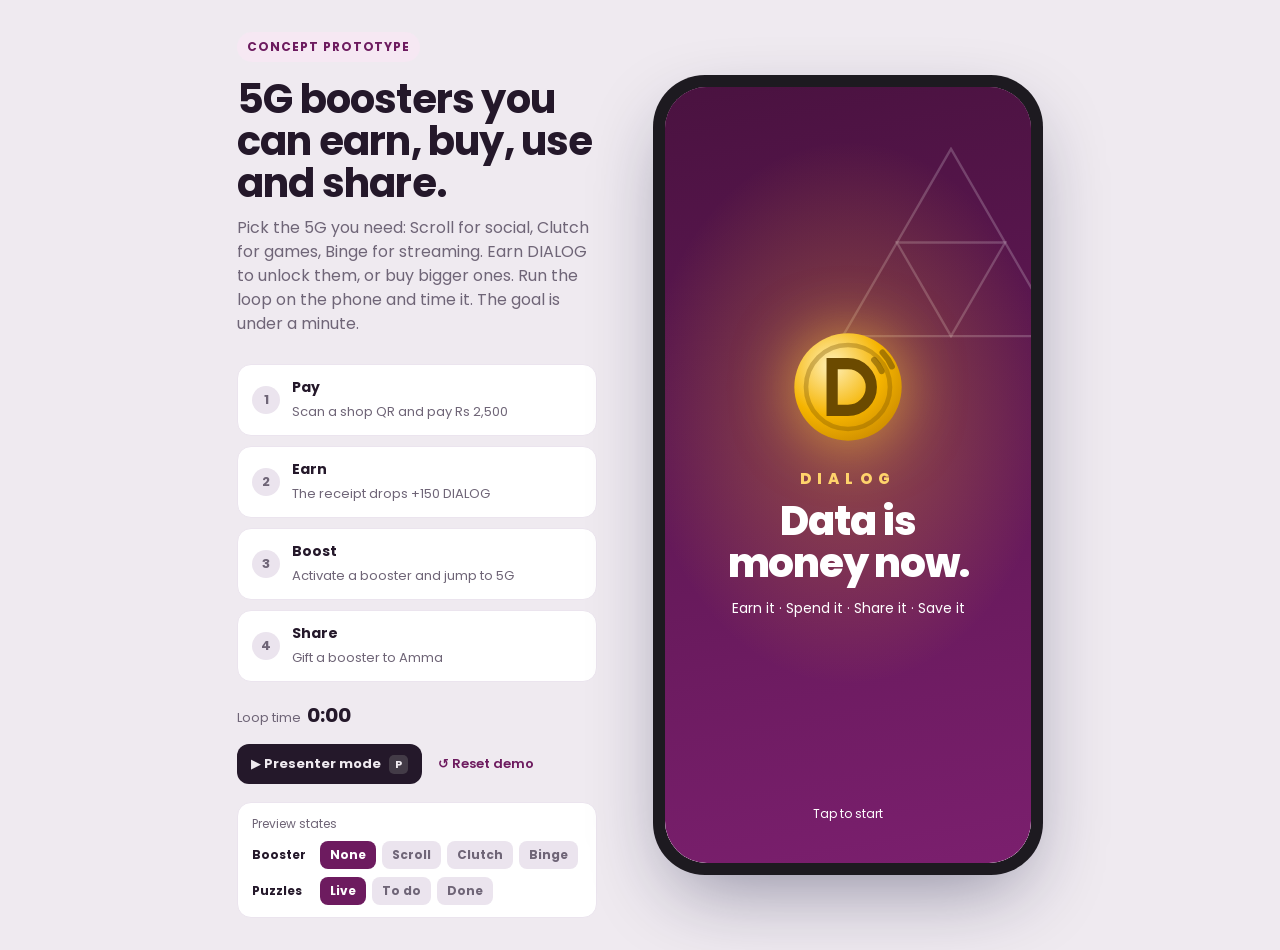
==== commit ef023fb0: "Revamp home around 5G boosters and restyle as a MyDialog mini program Home is now booster-first: DIA" ====
--- a/index.html
+++ b/index.html
@@ -1,34 +1,24 @@
 <!doctype html>
-<html lang="en">
+<html lang="en" data-theme="light">
 <head>
 <meta charset="utf-8">
 <meta name="viewport" content="width=device-width, initial-scale=1">
-<title>DIALOG Prototype</title>
+<title>5G Boosters · MyDialog mini program</title>
 <link rel="preconnect" href="https://fonts.googleapis.com">
-<link href="https://fonts.googleapis.com/css2?family=Plus+Jakarta+Sans:wght@400;500;600;700;800&family=Noto+Sans+Sinhala:wght@500&family=Noto+Sans+Tamil:wght@500&display=swap" rel="stylesheet">
+<link href="https://fonts.googleapis.com/css2?family=Poppins:wght@400;500;600;700;800&family=Noto+Sans+Sinhala:wght@500&family=Noto+Sans+Tamil:wght@500&display=swap" rel="stylesheet">
 <style>
 :root{
-  --bg:#eef0f6; --panel:#ffffff; --ink:#12142b; --muted:#5d6280; --line:#e2e5ef;
-  --accent:#4a3aff; --accent-2:#7b6dff; --accent-soft:#ecebff;
-  --gold:#f2a900; --gold-soft:#fff4d6; --good:#13a36b; --good-soft:#e1f6ec;
-  --screen:#f7f8fc; --card:#ffffff; --frame:#14152a;
-}
-@media (prefers-color-scheme: dark){
-  :root:not([data-theme="light"]){
-    --bg:#0b0c18; --panel:#14162a; --ink:#eef0ff; --muted:#9aa0c3; --line:#262a45;
-    --accent:#8b7fff; --accent-2:#a69cff; --accent-soft:#232048;
-    --gold:#ffc23d; --gold-soft:#33290f; --good:#3fd39a; --good-soft:#123326;
-    --screen:#101225; --card:#1a1d36; --frame:#000;
-  }
-}
-:root[data-theme="dark"]{
-  --bg:#0b0c18; --panel:#14162a; --ink:#eef0ff; --muted:#9aa0c3; --line:#262a45;
-  --accent:#8b7fff; --accent-2:#a69cff; --accent-soft:#232048;
-  --gold:#ffc23d; --gold-soft:#33290f; --good:#3fd39a; --good-soft:#123326;
-  --screen:#101225; --card:#1a1d36; --frame:#000;
+  /* MyDialog palette: plum app bar, crimson actions, orange highlights, Axiata prism gold */
+  --bg:#efeaf0; --panel:#ffffff; --ink:#24182a; --muted:#6f6577; --line:#ebe4ee;
+  --accent:#6d1b5f; --accent-2:#8f2a7d; --accent-soft:#f6e8f3;
+  --plum:#6d1b5f; --plum-2:#8f2a7d; --crimson:#e1195b; --orange:#f37021;
+  --gold:#f5a800; --gold-soft:#fff3d9; --gold-ink:#a86a00; --good:#14995f; --good-soft:#e2f5ea;
+  --screen:#f4f1f5; --card:#ffffff; --frame:#1d1a20;
+  --shadow:0 2px 10px rgba(70,20,60,.07);
+  --tri:url("data:image/svg+xml,%3Csvg xmlns='http://www.w3.org/2000/svg' width='120' height='104' viewBox='0 0 120 104'%3E%3Cg fill='none' stroke='%23fff' stroke-opacity='.2' stroke-width='1.3'%3E%3Cpath d='M1 103 60 1l59 102z'/%3E%3Cpath d='M30.5 52h59L60 103z'/%3E%3C/g%3E%3C/svg%3E");
 }
 *{box-sizing:border-box;margin:0;padding:0}
-body{background:var(--bg);color:var(--ink);font-family:"Plus Jakarta Sans","Noto Sans Sinhala","Noto Sans Tamil",system-ui,sans-serif;min-height:100vh}
+body{background:var(--bg);color:var(--ink);font-family:"Poppins","Noto Sans Sinhala","Noto Sans Tamil",system-ui,sans-serif;min-height:100vh}
 button{font:inherit;color:inherit;border:0;background:none;cursor:pointer}
 .stage{display:flex;gap:56px;align-items:center;justify-content:center;min-height:100vh;padding:32px 16px}
 .side{max-width:360px}
@@ -74,29 +64,12 @@
 .pill.gold{background:var(--gold-soft);color:var(--gold)}
 .pill.good{background:var(--good-soft);color:var(--good)}
 
-/* wallet */
-.wallet{background:linear-gradient(135deg,#2a1fd6,#6a3dff 60%,#a145ff);color:#fff;border:0;position:relative;overflow:hidden}
-.wallet::after{content:"";position:absolute;right:-40px;top:-40px;width:160px;height:160px;border-radius:50%;background:rgba(255,255,255,.08)}
-.wallet .lbl{font-size:12px;opacity:.8;font-weight:600}
-.wallet .bal{font-size:42px;font-weight:800;letter-spacing:-.02em;margin:4px 0 2px;font-variant-numeric:tabular-nums;display:flex;align-items:center;gap:8px}
 .coin{width:28px;height:28px;border-radius:50%;background:radial-gradient(circle at 35% 30%,#ffe08a,#f2a900 70%);display:inline-grid;place-items:center;font-size:13px;font-weight:800;color:#6b4a00;flex:none}
-.wallet .eq{font-size:13px;opacity:.85}
-.qa{display:grid;grid-template-columns:repeat(4,1fr);gap:8px;margin-top:16px}
-.qa button{background:rgba(255,255,255,.14);border-radius:14px;padding:10px 0;font-size:12px;font-weight:600;display:flex;flex-direction:column;align-items:center;gap:4px}
-.qa svg{width:20px;height:20px}
 .dia-tip{display:flex;gap:12px;align-items:flex-start}
 .dia-av{width:36px;height:36px;border-radius:12px;background:linear-gradient(135deg,var(--accent),#c44dff);display:grid;place-items:center;color:#fff;font-weight:800;flex:none}
 .tip-actions{display:flex;gap:8px;margin-top:10px}
 .tip-actions button{font-size:12px;font-weight:700;padding:8px 12px;border-radius:10px;background:var(--accent);color:#fff}
 .tip-actions button.alt{background:var(--line);color:var(--ink)}
-.feed div{display:flex;justify-content:space-between;font-size:13px;padding:9px 0;border-top:1px solid var(--line)}
-.feed div:first-child{border:0}
-.feed .plus{color:var(--good);font-weight:700}.feed .minus{color:var(--muted);font-weight:700}
-.save-bar{height:8px;border-radius:99px;background:var(--line);margin-top:10px;overflow:hidden}
-.save-bar i{display:block;height:100%;background:var(--good);border-radius:99px;transition:width .6s}
-.toggle{width:44px;height:26px;border-radius:99px;background:var(--line);position:relative;transition:.2s;flex:none}
-.toggle::after{content:"";position:absolute;width:20px;height:20px;border-radius:50%;background:#fff;top:3px;left:3px;transition:.2s;box-shadow:0 1px 3px rgba(0,0,0,.2)}
-.toggle.on{background:var(--good)}.toggle.on::after{left:21px}
 
 /* pay */
 .scanner{margin-top:14px;aspect-ratio:1;border-radius:24px;background:#0d0f1f;position:relative;display:grid;place-items:center;overflow:hidden}
@@ -124,23 +97,6 @@
 .burst .coin{position:absolute;left:50%;top:50%;width:18px;height:18px;font-size:9px;animation:fly 1.1s ease-out forwards}
 @keyframes fly{from{transform:translate(-50%,-50%) scale(.4);opacity:1}to{transform:translate(var(--x),var(--y)) scale(1);opacity:0}}
 
-/* boost */
-.dial{position:relative;width:240px;height:240px;margin:16px auto 0}
-.dial svg{width:100%;height:100%;transform:rotate(135deg)}
-.dial .val{position:absolute;inset:0;display:grid;place-items:center;text-align:center}
-.dial .val b{font-size:52px;font-weight:800;letter-spacing:-.03em;display:block;font-variant-numeric:tabular-nums}
-.dial .val span{font-size:13px;color:var(--muted);font-weight:600}
-.gen{display:flex;justify-content:center;gap:8px;margin-top:4px}
-.gen span{font-size:12px;font-weight:800;padding:6px 12px;border-radius:10px;background:var(--line);color:var(--muted);transition:.4s}
-.gen span.on{background:var(--accent);color:#fff}
-.countdown{text-align:center;font-size:13px;color:var(--muted);margin-top:10px}
-.countdown b{color:var(--ink);font-variant-numeric:tabular-nums}
-.opts{display:grid;gap:8px;margin-top:14px}
-.opt{display:flex;justify-content:space-between;align-items:center;padding:14px;border:1px solid var(--line);border-radius:14px;background:var(--card);text-align:left}
-.opt.on{border-color:var(--accent);background:var(--accent-soft)}
-.opt b{font-size:14px;display:block}.opt small{font-size:12px;color:var(--muted)}
-.cost{font-weight:800;font-size:14px;display:flex;align-items:center;gap:6px}
-.cost .coin{width:18px;height:18px;font-size:9px}
 
 /* dia chat */
 .chat{display:flex;flex-direction:column;gap:10px;margin-top:12px;padding-bottom:140px}
@@ -197,17 +153,9 @@
 
 /* ---------- v2 ---------- */
 /* colour rule: gold = DIALOG you earn, violet = network & boosts, green = savings */
-:root{--gold-ink:#a86f00}
-@media (prefers-color-scheme: dark){:root:not([data-theme="light"]){--gold-ink:#ffc23d}}
-:root[data-theme="dark"]{--gold-ink:#ffc23d}
 .coin{background:url("data:image/svg+xml,%3Csvg xmlns='http://www.w3.org/2000/svg' viewBox='0 0 24 24'%3E%3Cdefs%3E%3CradialGradient id='g' cx='.35' cy='.3' r='.85'%3E%3Cstop offset='0' stop-color='%23fff0b8'/%3E%3Cstop offset='.55' stop-color='%23f5b400'/%3E%3Cstop offset='1' stop-color='%23c48400'/%3E%3C/radialGradient%3E%3C/defs%3E%3Ccircle cx='12' cy='12' r='11.5' fill='url(%23g)'/%3E%3Ccircle cx='12' cy='12' r='9' fill='none' stroke='%237a5200' stroke-opacity='.35'/%3E%3Cpath d='M8.6 7h3.4a5 5 0 0 1 0 10H8.6z' fill='none' stroke='%236b4a00' stroke-width='2.4' stroke-linecap='round'/%3E%3Cpath d='M17.6 6.2a8 8 0 0 1 1.6 2.4M19.4 4.6a10.5 10.5 0 0 1 2 3' fill='none' stroke='%236b4a00' stroke-opacity='.55' stroke-width='1.3' stroke-linecap='round'/%3E%3C/svg%3E") center/contain no-repeat !important;color:transparent !important;font-size:0 !important}
-.feed .plus,.earn-preview{color:var(--gold-ink)}
+.earn-preview{color:var(--gold-ink)}
 .pill.gold{color:var(--gold-ink)}
-.wallet{background:radial-gradient(120% 90% at 100% 0%,rgba(255,196,61,.32),transparent 55%),linear-gradient(160deg,#1a1545,#2b1e72)}
-.wallet::after{right:-34px;top:-34px;width:140px;height:140px;border-radius:0;background:inherit;opacity:0}
-.wallet .lbl{color:#ffd36b;opacity:1;letter-spacing:.1em}
-.wallet .bal{color:#ffd36b}
-.wallet .bal .coin{width:34px;height:34px;filter:drop-shadow(0 0 10px rgba(255,200,60,.55))}
 
 /* Dia face + voice */
 .dia-av{display:flex;gap:5px;align-items:center;justify-content:center;box-shadow:0 6px 16px -6px #c44dff}
@@ -241,33 +189,6 @@
 .ef-coin{position:absolute;left:50%;width:26px;height:26px;margin:-13px 0 0 -13px;opacity:0;animation:coinFly 1.05s cubic-bezier(.5,0,.3,1) forwards;filter:drop-shadow(0 0 6px rgba(255,200,60,.85))}
 @keyframes coinFly{0%{opacity:0;transform:translate(0,0) scale(.3)}12%{opacity:1}45%{transform:translate(var(--sx),var(--sy)) scale(1.15)}94%{opacity:1}100%{opacity:0;transform:translate(0,var(--ty)) scale(.45)}}
 
-/* Boost video */
-.vid{position:relative;margin-top:14px;border-radius:18px;overflow:hidden;aspect-ratio:16/9;background:#0a1a10}
-.vscene{position:absolute;inset:0;transition:filter .6s}
-.vscene svg{width:100%;height:100%;display:block}
-.vid.lo .vscene{filter:blur(3px) saturate(.55) contrast(.9)}
-.vid.buf .vscene *{animation-play-state:paused !important}
-.vtop{position:absolute;left:10px;right:10px;top:8px;display:flex;justify-content:space-between;align-items:center;font-size:11px;font-weight:700;color:#fff}
-.vq{padding:3px 7px;border-radius:6px;background:rgba(0,0,0,.55);transition:.4s}
-.vid:not(.lo) .vq{background:var(--accent)}
-.vspin{position:absolute;left:50%;top:50%;width:40px;height:40px;margin:-20px;border-radius:50%;border:4px solid rgba(255,255,255,.25);border-top-color:#fff;animation:spin .8s linear infinite;opacity:0;transition:opacity .2s}
-.vid.buf .vspin{opacity:1}
-@keyframes spin{to{transform:rotate(360deg)}}
-.vlabel{position:absolute;left:10px;bottom:12px;font-size:11px;font-weight:700;color:#fff;background:rgba(0,0,0,.5);padding:3px 8px;border-radius:6px}
-.vbar{position:absolute;left:0;right:0;bottom:0;height:4px;background:rgba(255,255,255,.2)}
-.vbar i{display:block;height:100%;width:0;background:#e5484d}
-.ball{animation:bowl 1.4s ease-in infinite}
-@keyframes bowl{from{transform:translate(160px,62px) scale(.6)}to{transform:translate(157px,150px) scale(1.5)}}
-.bat{transform-box:view-box;transform-origin:176px 146px;animation:swing 1.4s infinite}
-@keyframes swing{0%,72%,100%{transform:rotate(0)}86%{transform:rotate(-75deg)}}
-.crowd circle{animation:tw 1.6s infinite alternate}
-.crowd circle:nth-child(3n){animation-delay:.5s}.crowd circle:nth-child(4n){animation-delay:1s}
-@keyframes tw{from{opacity:.25}to{opacity:.9}}
-.speedrow{display:flex;justify-content:space-between;align-items:center;margin-top:14px}
-.speedrow b{font-size:36px;font-weight:800;letter-spacing:-.03em;font-variant-numeric:tabular-nums}
-.speedrow small{font-size:13px;color:var(--muted);font-weight:600;margin-left:4px}
-.speedrow .gen{margin:0}
-#v-boost .countdown{text-align:left;margin-top:2px}
 
 /* Presenter mode */
 .side .presbtn{display:inline-flex;gap:8px;align-items:center;margin:14px 16px 0 0;padding:10px 14px;border-radius:12px;background:var(--ink);color:var(--bg);font-size:13px;font-weight:700}
@@ -286,11 +207,6 @@
 .lang{display:flex;background:var(--line);border-radius:12px;padding:3px;gap:2px}
 .lang button{font-size:12px;font-weight:700;padding:0 9px;border-radius:9px;color:var(--muted);min-height:34px}
 .lang button.on{background:var(--card);color:var(--ink);box-shadow:0 1px 3px rgba(0,0,0,.15)}
-.savestrip{display:flex;align-items:center;gap:12px;padding:12px 14px}
-.savestrip .ss-ic{width:38px;height:38px;border-radius:12px;background:var(--good-soft);display:grid;place-items:center;font-size:18px;flex:none}
-.savestrip .ss-t{flex:1;font-size:13px;color:var(--muted);line-height:1.35}
-.savestrip .ss-t b{color:var(--good);font-size:15px}
-.savestrip .toggle{cursor:pointer}
 .splash{position:absolute;inset:0;z-index:12;background:radial-gradient(70% 45% at 50% 40%,rgba(255,190,40,.35),transparent 70%),#110d2e;color:#fff;display:flex;flex-direction:column;align-items:center;justify-content:center;text-align:center;padding:24px;cursor:pointer;transition:opacity .5s,transform .5s}
 .splash[hidden]{display:none}
 .splash.out{opacity:0;transform:scale(1.06);pointer-events:none}
@@ -337,7 +253,312 @@
 .play-frame iframe{width:100%;height:100%;border:0;display:block}
 /* bigger tap targets */
 .chips button,.tip-actions button,.msg .acts button{min-height:40px}
-.qa button{min-height:58px}
+
+/* ---------- v4: booster-first home ---------- */
+/* each booster carries its own pair of colours in --c1/--c2 */
+.toast{z-index:14}
+.hdr{display:flex;justify-content:space-between;align-items:center;gap:10px;margin-top:4px}
+.hdr-r{display:flex;align-items:center;gap:8px}
+.langbtn{min-height:34px;min-width:40px;padding:0 9px;border-radius:10px;background:var(--line);font-size:12px;font-weight:700;color:var(--muted)}
+.curr{display:flex;align-items:center;gap:6px;height:34px;padding:0 4px 0 3px;border-radius:99px;background:linear-gradient(180deg,#2c2266,#17123d);border:1px solid rgba(255,211,107,.5);color:#ffd36b;font-weight:800;font-size:15px;font-variant-numeric:tabular-nums;box-shadow:inset 0 1px 0 rgba(255,255,255,.14),0 6px 14px -8px rgba(255,190,40,.7)}
+.curr .coin{width:27px;height:27px;filter:drop-shadow(0 0 6px rgba(255,200,60,.5))}
+.curr i{font-style:normal;width:24px;height:24px;border-radius:50%;background:linear-gradient(180deg,#ffd76a,#f2a900);color:#3a2700;display:grid;place-items:center;font-size:16px;font-weight:800;line-height:1}
+.curr.sm{height:30px;font-size:13px}.curr.sm .coin{width:23px;height:23px}
+.curr.bump{animation:bump .35s}
+@keyframes bump{50%{transform:scale(1.12)}}
+
+.bz{display:grid;grid-template-columns:1fr 144px;gap:10px;margin-top:14px}
+.bind{border-radius:20px;padding:12px 13px;position:relative;overflow:hidden;min-height:180px;display:flex;flex-direction:column;cursor:pointer}
+.bind.none{background:var(--card);border:1.5px dashed var(--line)}
+.bind.on{color:#fff;background:radial-gradient(120% 80% at 100% 0%,color-mix(in srgb,var(--c1) 60%,transparent),transparent 62%),radial-gradient(100% 70% at 0% 100%,color-mix(in srgb,var(--c2) 55%,transparent),transparent 65%),#14112e;box-shadow:0 14px 30px -16px var(--c1);animation:rise .35s both}
+.bi-lbl{font-size:10px;font-weight:800;letter-spacing:.08em;text-transform:uppercase;display:flex;justify-content:space-between;align-items:center;gap:6px;position:relative}
+.bind.none .bi-lbl{color:var(--muted)}
+.bi-live{display:inline-flex;align-items:center;gap:4px;padding:2px 6px;border-radius:6px;background:rgba(255,255,255,.16);font-size:10px}
+.bi-live::before{content:"";width:6px;height:6px;border-radius:50%;background:var(--c1);box-shadow:0 0 6px var(--c1);animation:blink 1.2s infinite}
+.bi-tag{font-size:11px;opacity:.75;margin-top:2px;position:relative}
+.bi-time{font-size:30px;font-weight:800;letter-spacing:-.03em;font-variant-numeric:tabular-nums;margin-top:10px;line-height:1;position:relative}
+.bi-s{font-size:11px;opacity:.8;margin-top:3px;position:relative}
+.bi-s b{font-variant-numeric:tabular-nums}
+.bi-bar{height:6px;border-radius:99px;background:rgba(255,255,255,.18);margin-top:auto;overflow:hidden;position:relative}
+.bi-bar i{display:block;height:100%;border-radius:99px;background:linear-gradient(90deg,var(--c1),#fff);transition:width .9s linear}
+.bi-art{position:absolute;right:-10px;bottom:-16px;font-size:72px;opacity:.14;transform:rotate(-12deg);pointer-events:none}
+.bi-4g{margin-top:12px;font-size:34px;font-weight:800;letter-spacing:-.03em;color:var(--muted);line-height:1}
+.bi-4g small{font-size:12px;font-weight:700;letter-spacing:0;margin-left:4px}
+.bi-ready{margin-top:auto;font-size:12px;color:var(--muted);line-height:1.4}
+.bi-ready b{color:var(--ink)}
+.bi-dots{display:flex;gap:4px;margin-top:6px}
+.bi-dots span{font-size:11px;font-weight:700;padding:2px 6px;border-radius:7px;background:color-mix(in srgb,var(--c1) 18%,transparent);color:var(--ink)}
+.apps{display:flex;gap:4px;margin-top:8px;position:relative}
+.apps i{width:20px;height:20px;border-radius:6px;display:grid;place-items:center;font-style:normal;font-size:9px;font-weight:800;color:#fff;box-shadow:0 0 0 1.5px rgba(255,255,255,.22)}
+.bacts{display:grid;gap:8px}
+.bact{display:flex;align-items:center;gap:8px;padding:0 8px 0 10px;border-radius:16px;text-align:left;position:relative;background:linear-gradient(135deg,color-mix(in srgb,var(--c1) 24%,var(--card)),color-mix(in srgb,var(--c2) 12%,var(--card)));border:1px solid color-mix(in srgb,var(--c1) 50%,transparent);transition:transform .15s}
+.bact:active{transform:scale(.97)}
+.ba-ic{font-size:18px;flex:none}
+.ba-l small{display:block;font-size:9.5px;font-weight:800;text-transform:uppercase;letter-spacing:.07em;color:var(--muted)}
+.ba-l b{font-size:12.5px;white-space:nowrap}
+.ba-n{position:absolute;top:-6px;right:-5px;min-width:19px;height:19px;border-radius:10px;background:var(--c1);color:#fff;font-size:10px;font-weight:800;font-style:normal;display:grid;place-items:center;padding:0 5px;border:2px solid var(--screen)}
+.ba-n:empty{display:none}
+.bact.on{box-shadow:0 0 0 2px var(--c1),0 8px 18px -10px var(--c1)}
+.bact.on small{color:var(--c1)}
+
+/* neon banner, after the 5G Mode cards */
+.bnr{position:relative;height:92px;overflow:hidden;display:flex;flex-direction:column;align-items:center;justify-content:center;gap:8px;background:radial-gradient(70% 100% at 50% 130%,color-mix(in srgb,var(--c1) 55%,transparent),transparent 70%),linear-gradient(160deg,#0b0a1d,#1a1338)}
+.bnr::before{content:"";position:absolute;inset:0;background:repeating-linear-gradient(115deg,transparent 0 26px,rgba(255,255,255,.045) 26px 29px)}
+.bnr::after{content:"";position:absolute;left:-10%;right:-10%;top:18%;height:2px;background:linear-gradient(90deg,transparent,var(--c1),transparent);opacity:.6;transform:rotate(-6deg)}
+.bnr-t{position:relative;display:flex;align-items:center;gap:6px;font-style:italic;font-weight:800;font-size:22px;letter-spacing:-.01em;color:#eaff4a;text-shadow:0 0 12px rgba(234,255,74,.55),0 2px 0 #000}
+.bnr-t em{font-style:italic;color:#fff;padding:1px 10px 2px;border-radius:8px;background:linear-gradient(135deg,var(--c1),var(--c2));border:2px solid #fff;transform:skew(-10deg);text-shadow:0 2px 0 rgba(0,0,0,.35);box-shadow:0 0 16px color-mix(in srgb,var(--c1) 70%,transparent)}
+.bnr .apps{margin:0}
+.shopc .bnr-t{font-size:17px;gap:5px}.shopc .bnr-t em{padding:1px 8px 2px}
+
+.sec-h{display:flex;justify-content:space-between;align-items:baseline;gap:8px;margin:22px 2px 0}
+.sec-h b{font-size:16px}
+.sec-h .sub{font-size:12px}
+
+/* Dia tip, booster flavour */
+.tip-actions button.bt{background:linear-gradient(135deg,var(--c1),var(--c2));white-space:nowrap;padding:8px 11px}
+.tip-actions button.bt:disabled{opacity:.75}
+.tip-actions button.alt{white-space:nowrap}
+
+/* Daily Puzzles card */
+.pz{display:flex;gap:12px;align-items:center;background:linear-gradient(135deg,var(--gold-soft),var(--card) 70%);border-color:color-mix(in srgb,var(--gold) 45%,var(--line))}
+.pz-ic{width:44px;height:44px;border-radius:14px;background:var(--card);display:grid;place-items:center;font-size:22px;flex:none;box-shadow:0 4px 12px -6px var(--gold)}
+.pz-t{flex:1;min-width:0}
+.pz-t>b{font-size:14px;display:block}
+.pz-t .sub{margin-top:2px}
+.pz-t .sub b{color:var(--gold-ink)}
+.pz-dots{display:flex;gap:4px;margin-top:8px}
+.pz-dots i{width:22px;height:6px;border-radius:99px;background:var(--line)}
+.pz-dots i.on{background:var(--gold)}
+.pz-btn{padding:10px 16px;min-height:40px;border-radius:12px;background:var(--gold);color:#3a2700;font-weight:800;font-size:13px;flex:none}
+.pz.done{background:var(--card);border-color:var(--line)}
+.pz.done .pz-ic{box-shadow:none;background:var(--good-soft)}
+.pz-timer{font-size:22px;font-weight:800;letter-spacing:-.02em;font-variant-numeric:tabular-nums;margin-top:2px}
+.pz-timer small{font-size:12px;font-weight:600;color:var(--muted);letter-spacing:0;margin-left:4px}
+
+/* Share a booster */
+.ppl{display:flex;gap:12px;margin-top:12px;overflow-x:auto}
+.ppl::-webkit-scrollbar{display:none}
+.ppl button{display:flex;flex-direction:column;align-items:center;gap:5px;font-size:11px;font-weight:600;color:var(--muted);flex:none;width:56px}
+.ppl button span{width:46px;height:46px;border-radius:50%;display:grid;place-items:center;color:#fff;font-weight:800;font-size:15px;position:relative}
+.ppl button span::after{content:"🎁";position:absolute;right:-4px;bottom:-2px;font-size:13px}
+.ppl button.add span{background:var(--line);color:var(--muted);font-size:22px}
+.ppl button.add span::after{display:none}
+.share-log{margin-top:12px;font-size:12px;color:var(--muted);border-top:1px solid var(--line);padding-top:10px}
+.share-log:empty{display:none}
+.share-log div{display:flex;justify-content:space-between;padding:3px 0}
+.share-log b{color:var(--ink)}
+
+/* Booster shop carousel */
+.shop{display:flex;gap:10px;overflow-x:auto;scroll-snap-type:x mandatory;margin:12px -18px 0;padding:0 18px 6px;scroll-padding:0 18px}
+.shop::-webkit-scrollbar{display:none}
+.shopc{flex:none;width:226px;scroll-snap-align:start;border-radius:18px;overflow:hidden;background:var(--card);border:1px solid var(--line);display:flex;flex-direction:column}
+.shopc-m{padding:10px 14px;background:color-mix(in srgb,var(--line) 70%,var(--card))}
+.shopc-n{font-size:14px;font-weight:600}
+.shopc-p{font-size:20px;font-weight:800;letter-spacing:-.01em}
+.shopc-p small{font-size:12px;color:var(--muted);font-weight:600}
+.shopc-b{padding:10px 14px 14px;display:flex;flex-direction:column;gap:10px}
+.shopc-d{display:flex;gap:10px;align-items:center}
+.shopc-d .g5{font-size:10px;font-weight:800;padding:4px 5px;border-radius:6px;border:1.5px solid var(--ink)}
+.shopc-d small{display:block;font-size:11px;color:var(--muted)}
+.shopc-d b{font-size:15px}
+.shopc-u{font-size:12px;font-weight:700;text-align:center;padding:8px;border-radius:99px;background:color-mix(in srgb,var(--c1) 12%,var(--card));color:var(--ink)}
+.shopc-cta{padding:11px;border-radius:99px;background:linear-gradient(135deg,var(--c1),var(--c2));color:#fff;font-weight:800;font-size:14px}
+
+/* Booster screen */
+.bs-top{display:flex;align-items:center;gap:10px;margin-top:2px}
+.bs-top h2{flex:1;margin:0}
+.back{width:36px;height:36px;border-radius:12px;background:var(--line);display:grid;place-items:center;font-size:18px;font-weight:700}
+.btabs{display:grid;grid-template-columns:repeat(3,1fr);gap:6px;margin-top:14px;background:var(--line);padding:4px;border-radius:14px}
+.btabs button{min-height:38px;border-radius:11px;font-size:13px;font-weight:700;color:var(--muted);display:flex;align-items:center;justify-content:center;gap:5px}
+.btabs button em{font-style:normal;font-size:10px;min-width:17px;height:17px;border-radius:9px;background:var(--screen);display:grid;place-items:center;padding:0 4px}
+.btabs button.on{background:var(--card);color:var(--ink);box-shadow:0 1px 3px rgba(0,0,0,.15),inset 0 -2px 0 var(--c1)}
+.bhero{margin-top:12px;border-radius:20px;overflow:hidden;border:1px solid var(--line);background:var(--card)}
+.bhero .bnr{height:104px}
+.bh-b{padding:12px 14px}
+.bh-apps{font-size:12px;color:var(--muted);line-height:1.4}
+.bh-apps b{color:var(--ink)}
+.bh-stat{margin-top:10px;padding:10px 12px;border-radius:12px;background:var(--screen);font-size:12px;color:var(--muted);display:flex;align-items:center;gap:10px}
+.bh-stat.on{background:color-mix(in srgb,var(--c1) 14%,var(--card));color:var(--ink)}
+.bh-stat b{font-size:18px;font-variant-numeric:tabular-nums;color:var(--ink)}
+.bh-stat .bi-bar{flex:1;margin:0;background:var(--line)}
+.inv-i{display:flex;align-items:center;gap:12px;padding:10px;border-radius:16px;background:var(--card);border:1px solid var(--line);margin-top:8px}
+.inv-tile{width:58px;height:58px;border-radius:14px;flex:none;display:flex;flex-direction:column;align-items:center;justify-content:center;color:#fff;background:linear-gradient(145deg,var(--c1),var(--c2));line-height:1.1;text-align:center}
+.inv-tile b{font-size:14px}.inv-tile small{font-size:10px;opacity:.9;font-weight:700}
+.inv-m{flex:1;min-width:0}
+.inv-m>b{font-size:13.5px}
+.qty{font-size:11px;font-weight:800;padding:2px 6px;border-radius:7px;background:var(--line);margin-left:4px}
+.src{display:inline-block;font-size:10.5px;font-weight:700;padding:2px 7px;border-radius:7px;margin-top:4px}
+.src-gift{background:var(--accent-soft);color:var(--accent)}
+.src-campaign{background:color-mix(in srgb,#ff4fa3 16%,var(--card));color:#e0408d}
+.src-coins{background:var(--gold-soft);color:var(--gold-ink)}
+.src-paid{background:var(--good-soft);color:var(--good)}
+.inv-exp{font-size:11px;color:var(--muted);margin-top:3px}
+.inv-i.soon .inv-exp{color:#e5484d;font-weight:700}
+.inv-go{padding:9px 12px;min-height:38px;border-radius:11px;font-size:12px;font-weight:800;color:#fff;background:linear-gradient(135deg,var(--c1),var(--c2));flex:none}
+.inv-empty{margin-top:8px;padding:18px;border-radius:16px;border:1.5px dashed var(--line);text-align:center;font-size:13px;color:var(--muted)}
+.buyrow{display:flex;gap:10px;overflow-x:auto;scroll-snap-type:x mandatory;margin:10px -18px 0;padding:8px 18px 6px;scroll-padding:0 18px}
+.buyrow::-webkit-scrollbar{display:none}
+.buy{flex:none;width:132px;scroll-snap-align:start;position:relative;display:flex;flex-direction:column;align-items:flex-start;text-align:left;padding:14px 12px 12px;border-radius:18px;background:var(--card);border:1.5px solid var(--line);gap:2px}
+.buy.hot{border-color:var(--c1);box-shadow:0 10px 22px -16px var(--c1)}
+.buy-tag{position:absolute;top:-9px;left:10px;font-size:10px;font-weight:800;padding:3px 8px;border-radius:99px;color:#fff;background:linear-gradient(135deg,var(--c1),var(--c2))}
+.buy-h{font-size:17px;letter-spacing:-.01em}
+.buy-d{font-size:12px;color:var(--muted)}
+.buy-p{font-size:20px;font-weight:800;margin-top:8px;display:flex;align-items:center;gap:5px;letter-spacing:-.01em}
+.buy-p .coin{width:20px;height:20px}
+.buy-x{font-size:11px;color:var(--good);font-weight:700;min-height:15px}
+.buy-v{font-size:11px;color:var(--muted)}
+.buy-cta{margin-top:10px;align-self:stretch;text-align:center;padding:9px;border-radius:11px;font-size:13px;font-weight:800;color:#fff;background:linear-gradient(135deg,var(--c1),var(--c2))}
+.buy.coin-opt{border-color:color-mix(in srgb,var(--gold) 60%,var(--line));background:linear-gradient(180deg,var(--gold-soft),var(--card) 60%)}
+.buy.coin-opt .buy-tag{background:var(--gold);color:#3a2700}
+.buy.coin-opt .buy-p{color:var(--gold-ink)}
+.buy.coin-opt .buy-cta{background:var(--gold);color:#3a2700}
+.bs-note{font-size:11.5px;color:var(--muted);line-height:1.5;margin-top:12px;padding:10px 12px;border-radius:12px;background:var(--card);border:1px solid var(--line)}
+
+/* bottom sheet */
+.sheet{position:absolute;inset:0;z-index:10;display:flex;flex-direction:column;justify-content:flex-end}
+.sheet[hidden]{display:none}
+.sh-bg{position:absolute;inset:0;background:rgba(8,6,24,.55);opacity:0;transition:opacity .25s}
+.sh-p{position:relative;background:var(--screen);border-radius:26px 26px 0 0;padding:10px 18px 22px;transform:translateY(100%);transition:transform .3s cubic-bezier(.2,1,.3,1);max-height:84%;overflow-y:auto}
+.sheet.show .sh-bg{opacity:1}.sheet.show .sh-p{transform:none}
+.sh-grab{width:40px;height:5px;border-radius:3px;background:var(--line);margin:0 auto 12px}
+.sh-p .bnr{border-radius:16px;margin-bottom:12px}
+.sh-p h3{font-size:18px;letter-spacing:-.01em}
+.sh-rows{margin-top:12px;border-radius:14px;background:var(--card);border:1px solid var(--line);padding:2px 12px}
+.sh-rows div{display:flex;justify-content:space-between;gap:10px;padding:10px 0;font-size:13px;border-top:1px solid var(--line)}
+.sh-rows div:first-child{border:0}
+.sh-rows span{color:var(--muted)}
+.sh-rows b{text-align:right}
+.sh-acts .btn{margin-top:10px}
+.sh-acts .btn:first-child{margin-top:14px}
+.pick{display:flex;align-items:center;gap:10px;padding:10px;border-radius:14px;border:1.5px solid var(--line);background:var(--card);margin-top:8px;cursor:pointer}
+.pick:has(input:checked){border-color:var(--c1,var(--accent));background:color-mix(in srgb,var(--c1,var(--accent)) 10%,var(--card))}
+.pick input{accent-color:var(--c1,var(--accent))}
+.pick .inv-tile{width:44px;height:44px;border-radius:12px}
+.pick .inv-tile b{font-size:11px}
+.pick>span:last-of-type{flex:1;font-size:13px}
+.pick>span small{display:block;color:var(--muted);font-size:11px;margin-top:2px}
+.sh-p::-webkit-scrollbar{display:none}
+
+/* side panel: preview states */
+.prev{margin-top:18px;padding:12px 14px;border:1px solid var(--line);border-radius:14px;background:var(--panel);font-size:12px;color:var(--muted);display:grid;gap:8px}
+.prev div{display:flex;flex-wrap:wrap;gap:6px;align-items:center}
+.prev div b{width:62px;color:var(--ink)}
+.prev button{padding:5px 10px;border-radius:8px;background:var(--line);font-size:12px;font-weight:700}
+.prev button.on{background:var(--accent);color:#fff}
+
+/* ---------- v5: MyDialog skin ----------
+   Synced to the MyDialog app: light grey canvas, white cards, plum app bar,
+   uppercase tabs with an orange underline, crimson CTAs, prism-colour tiles, triangle motif. */
+body{-webkit-font-smoothing:antialiased}
+.status{background:var(--plum);color:#fff}
+.net .badge{background:rgba(255,255,255,.18);color:#fff}
+.net .badge.on{background:var(--orange);color:#fff}
+.mp-bar{flex:none;height:50px;display:flex;align-items:center;gap:6px;padding:0 12px 0 6px;background:var(--plum);color:#fff;position:relative;z-index:2}
+.mp-back{width:38px;height:38px;display:grid;place-items:center;border-radius:10px;color:#fff}
+.mp-bar b{flex:1;font-size:16px;font-weight:600}
+.mp-cap{display:flex;align-items:center;height:30px;border:1px solid rgba(255,255,255,.35);border-radius:99px;background:rgba(0,0,0,.14)}
+.mp-cap button{width:40px;height:28px;display:grid;place-items:center;color:#fff;font-size:11px;letter-spacing:1px}
+.mp-cap i{width:1px;height:16px;background:rgba(255,255,255,.35)}
+.view{padding-top:12px}
+h2{font-weight:600;letter-spacing:0}
+.sub{line-height:1.5}
+.card{border:0;border-radius:14px;box-shadow:var(--shadow)}
+.btn{background:var(--crimson);border-radius:10px;text-transform:uppercase;letter-spacing:.05em;font-size:14px;font-weight:600}
+.btn.ghost{background:transparent;color:var(--crimson);box-shadow:inset 0 0 0 1.5px var(--crimson)}
+.pill{background:var(--accent-soft);color:var(--plum);font-weight:600}
+.toast{background:#2b1a2a;color:#fff;border-radius:12px}
+.nav{background:#fff;border-top:0;box-shadow:0 -2px 14px rgba(70,20,60,.08)}
+.nav button{font-weight:500}
+.nav button.on{color:var(--crimson)}
+.nav .pay{background:linear-gradient(135deg,var(--plum-2),var(--crimson));border-radius:50%;box-shadow:0 8px 20px -8px var(--crimson);color:#fff}
+.dia-av{border-radius:50%;background:linear-gradient(135deg,var(--plum-2),var(--crimson));box-shadow:0 6px 14px -6px var(--crimson)}
+.msg.me{background:var(--plum)}
+.msg.dia{border:0;box-shadow:var(--shadow)}
+.msg .acts button,.tip-actions button{background:var(--crimson);border-radius:8px;text-transform:uppercase;letter-spacing:.03em;font-weight:600}
+.msg .acts button.alt,.tip-actions button.alt{background:transparent;color:var(--plum);box-shadow:inset 0 0 0 1.5px var(--line)}
+.inbar{border:0;box-shadow:var(--shadow)}.inbar button{background:var(--crimson)}
+.inbar .mic{background:var(--accent-soft);color:var(--plum)}
+.prog i{background:linear-gradient(90deg,var(--plum-2),var(--crimson))}
+.chips button{border-color:var(--line)}
+.chips button.on{border-color:var(--plum);color:var(--plum)}
+.side .tag{background:var(--accent-soft);color:var(--plum)}
+.prev button.on{background:var(--plum)}
+.step.done{border-color:var(--good)}
+
+/* overlays in Dialog plum with the prism glow */
+.earnfx,.splash{background:radial-gradient(80% 50% at 50% 42%,rgba(251,184,35,.35),transparent 70%),var(--tri) right -30px top 60px/220px no-repeat,linear-gradient(170deg,#4a1240,#7b1f6e)}
+.celebrate{background:linear-gradient(170deg,rgba(74,18,64,.97),rgba(123,31,110,.97))}
+
+/* header: coin chip on the light canvas */
+.langbtn{background:#fff;box-shadow:var(--shadow);color:var(--plum)}
+.curr{background:#fff;color:var(--ink);border:1px solid #f3dc9c;box-shadow:var(--shadow)}
+.curr i{background:var(--orange);color:#fff}
+
+/* booster indicator = MyDialog balance tile */
+.bind{border-radius:14px}
+.bind.none{background:#fff;border:1.5px dashed #d8ccdb}
+.bind.on{background:var(--tri) right -34px bottom -26px/150px no-repeat,linear-gradient(140deg,var(--c2),var(--c1));box-shadow:0 12px 24px -14px var(--c2)}
+.bi-art{opacity:.22}
+.bi-live{background:rgba(255,255,255,.22)}
+.bi-live::before{background:#fff;box-shadow:none}
+.bi-bar{background:rgba(255,255,255,.28)}
+.bi-bar i{background:#fff}
+.bi-dots span{background:color-mix(in srgb,var(--c1) 12%,#fff)}
+.bact{background:#fff;border:0;border-radius:14px;box-shadow:var(--shadow)}
+.ba-ic{width:32px;height:32px;border-radius:50%;display:grid;place-items:center;font-size:16px;background:color-mix(in srgb,var(--c1) 14%,#fff)}
+.ba-l small{color:var(--c1)}
+.ba-n{border-color:#fff}
+.bact.on{box-shadow:0 0 0 2px var(--c1),var(--shadow)}
+
+/* banner = MyDialog promo card: brand gradient, white caps, triangle motif */
+.bnr{background:var(--tri) right -16px center/140px no-repeat,var(--tri) left -40px top -50px/120px no-repeat,linear-gradient(120deg,var(--c2),var(--c1));gap:7px}
+.bnr::before,.bnr::after{display:none}
+.bnr-t{font-style:normal;color:#fff;text-shadow:none;font-weight:800;text-transform:uppercase;letter-spacing:.02em}
+.bnr-t em{font-style:normal;background:#fff;color:var(--c2);border:0;transform:none;border-radius:6px;box-shadow:none;text-shadow:none;padding:1px 9px}
+.bnr .apps i{box-shadow:0 0 0 1.5px #fff}
+
+/* DIA tip, puzzles, share, shop */
+.tip-actions button.bt{background:var(--crimson)}
+.tip-actions{flex-wrap:wrap}
+.tip-actions button{font-size:11px;padding:8px 10px}
+.pz{background:#fff;border:0}
+.pz-ic{background:var(--gold-soft);box-shadow:none}
+.pz-dots i.on{background:var(--orange)}
+.pz-btn{background:var(--orange);color:#fff;text-transform:uppercase;letter-spacing:.04em;font-weight:600;border-radius:8px}
+.pz.done .pz-ic{background:var(--good-soft)}
+.share-log{border-color:var(--line)}
+.sec-h b{font-weight:600}
+.shopc{border:0;border-radius:14px;box-shadow:var(--shadow)}
+.shopc-m{background:#f7f3f8}
+.shopc-n{font-weight:500}
+.shopc-u{background:#fff3ea;color:var(--orange);font-weight:600}
+.shopc-cta{background:var(--crimson);border-radius:10px;text-transform:uppercase;letter-spacing:.05em;font-weight:600}
+.shopc-d .g5{border-color:var(--plum);color:var(--plum)}
+
+/* booster screen: plum tab strip like MyDialog's Details / Payment screens */
+.bs-head{margin:-12px -18px 0;background:var(--plum);padding:0 8px}
+.btabs{background:transparent;padding:0;gap:0;margin:0;border-radius:0}
+.btabs button{border-radius:0;min-height:44px;color:rgba(255,255,255,.7);text-transform:uppercase;font-size:12.5px;font-weight:600;letter-spacing:.05em}
+.btabs button em{background:rgba(255,255,255,.18);color:#fff}
+.btabs button.on{background:transparent;color:#fff;box-shadow:inset 0 -3px 0 var(--orange)}
+.bs-bal{display:flex;justify-content:space-between;align-items:center;margin-top:12px}
+.bhero{border:0;border-radius:14px;box-shadow:var(--shadow)}
+.bh-stat{background:#f7f3f8}
+.bh-stat.on{background:color-mix(in srgb,var(--c1) 10%,#fff)}
+.inv-i{border:0;border-radius:14px;box-shadow:var(--shadow)}
+.inv-tile{border-radius:12px}
+.inv-go{background:var(--crimson);border-radius:8px;text-transform:uppercase;letter-spacing:.03em;font-weight:600}
+.src-campaign{background:#fff0e6;color:#d25a10}
+.buy{border:1.5px solid transparent;border-radius:14px;box-shadow:var(--shadow)}
+.buy.hot{border-color:var(--crimson);box-shadow:0 10px 22px -16px var(--crimson)}
+.buy-tag{background:var(--crimson)}
+.buy-cta{background:var(--crimson);border-radius:8px;text-transform:uppercase;letter-spacing:.04em;font-weight:600}
+.buy.coin-opt{border-color:#f3dc9c;background:linear-gradient(180deg,var(--gold-soft),#fff 60%)}
+.buy.coin-opt .buy-tag,.buy.coin-opt .buy-cta{background:var(--orange);color:#fff}
+.bs-note{border:0;box-shadow:var(--shadow)}
+.sh-rows{border:0;box-shadow:var(--shadow)}
+.pick{border-color:transparent;box-shadow:var(--shadow)}
+.sh-p h3{font-weight:600}
 /* calmer for people who turn motion off: stop the decorative loops, keep the story */
 @media (prefers-reduced-motion: reduce){
   .scanline,.zone circle.pulse,.crowd circle,.dia-av i,.live::before,.confetti i{animation:none!important}
@@ -362,21 +583,27 @@
 <div class="stage">
   <aside class="side">
     <span class="tag">Concept prototype</span>
-    <h1>Data you can earn, spend, share and save.</h1>
-    <p class="lede">DIALOG turns mobile data into a currency. Run the loop on the phone and time it. The goal is under a minute.</p>
+    <h1>5G boosters you can earn, buy, use and share.</h1>
+    <p class="lede">Pick the 5G you need: Scroll for social, Clutch for games, Binge for streaming. Earn DIALOG to unlock them, or buy bigger ones. Run the loop on the phone and time it. The goal is under a minute.</p>
     <div class="steps">
       <div class="step" id="s-pay"><div class="n">1</div><div><b>Pay</b><span>Scan a shop QR and pay Rs 2,500</span></div></div>
-      <div class="step" id="s-earn"><div class="n">2</div><div><b>Earn</b><span>The receipt drops +30 min of 5G</span></div></div>
-      <div class="step" id="s-boost"><div class="n">3</div><div><b>Boost</b><span>Spend it and watch 4G jump to 5G</span></div></div>
-      <div class="step" id="s-share"><div class="n">4</div><div><b>Share</b><span>Ask Dia to “give Amma 20GB”</span></div></div>
+      <div class="step" id="s-earn"><div class="n">2</div><div><b>Earn</b><span>The receipt drops +150 DIALOG</span></div></div>
+      <div class="step" id="s-boost"><div class="n">3</div><div><b>Boost</b><span>Activate a booster and jump to 5G</span></div></div>
+      <div class="step" id="s-share"><div class="n">4</div><div><b>Share</b><span>Gift a booster to Amma</span></div></div>
     </div>
     <div class="timer">Loop time<strong id="timer">0:00</strong></div>
     <button class="presbtn" id="presBtn">▶ Presenter mode <kbd>P</kbd></button><button class="reset" id="resetBtn">↺ Reset demo</button>
+    <div class="prev" id="prev">
+      <span>Preview states</span>
+      <div><b>Booster</b><button data-pv="none" class="on">None</button><button data-pv="scroll">Scroll</button><button data-pv="clutch">Clutch</button><button data-pv="binge">Binge</button></div>
+      <div><b>Puzzles</b><button data-pz="live" class="on">Live</button><button data-pz="0">To do</button><button data-pz="3">Done</button></div>
+    </div>
   </aside>
   <div class="ptimer"><span class="pdots"><i data-s="pay"></i><i data-s="earn"></i><i data-s="boost"></i><i data-s="share"></i></span><b id="ptime">0:00</b><span>P exit · M sound</span><button id="pexit">✕</button></div>
 
   <div class="phone"><div class="screen">
     <div class="status"><span>9:41</span><span class="net"><span class="badge" id="netBadge">4G</span>▮▮▮▯ 82%</span></div>
+    <div class="mp-bar"><button class="mp-back" id="mpBack" aria-label="Back"><svg width="22" height="22" viewBox="0 0 24 24" fill="none" stroke="currentColor" stroke-width="2.2" stroke-linecap="round"><path d="M15 5l-7 7 7 7"/></svg></button><b id="mpTitle">5G Boosters</b><div class="mp-cap"><button id="mpMore" aria-label="More">•••</button><i></i><button id="mpClose" aria-label="Close mini program"><svg width="16" height="16" viewBox="0 0 24 24" fill="none" stroke="currentColor" stroke-width="2.4"><circle cx="12" cy="12" r="8"/><circle cx="12" cy="12" r="2.5" fill="currentColor"/></svg></button></div></div>
     <div class="toast" id="toast"></div>
     <div class="earnfx" id="earnfx" hidden>
       <div class="ef-chip" id="efChip"><span class="coin"></span><span id="efBal">2,400</span></div>
@@ -391,50 +618,45 @@
     </div>
     <div class="celebrate" id="celebrate" hidden><div class="confetti" id="confetti"></div><div class="cel-emoji" id="celEmoji">🏏</div><div class="cel-title" id="celTitle"></div><div class="cel-sub" id="celSub"></div><button class="btn" id="celOk">Brilliant</button></div>
     <div class="splash" id="splash"><span class="coin sp-coin"></span><div class="sp-name">DIALOG</div><div class="sp-line">Data is<br>money now.</div><div class="sp-sub">Earn it · Spend it · Share it · Save it</div><div class="sp-tap">Tap to start</div></div>
+    <div class="sheet" id="sheet" hidden><div class="sh-bg" id="shBg"></div><div class="sh-p" role="dialog" aria-modal="true"><div class="sh-grab"></div><div id="shBody"></div><div class="sh-acts" id="shActs"></div></div></div>
     <div class="views">
 
       <!-- HOME -->
       <section class="view active" id="v-home">
-        <div class="row" style="margin-top:4px">
+        <div class="hdr">
           <div><div class="sub" data-i18n="gm">Good morning</div><h2 style="margin:0">Nadeesha</h2></div>
-          <div class="lang" id="lang" aria-label="Language"><button data-l="si">සිං</button><button data-l="ta">தமிழ்</button><button data-l="en" class="on">EN</button></div>
-          <span id="homeNet" hidden>4G</span>
-        </div>
-        <div class="card wallet">
-          <div class="lbl" data-i18n="wallet">DIALOG WALLET</div>
-          <div class="bal"><span class="coin">G</span><span id="bal">2,400</span></div>
-          <div class="eq" id="eq">≈ 24 GB · or 8 hours of boosted 5G</div>
-          <div class="qa">
-            <button data-go="pay"><svg viewBox="0 0 24 24" fill="none" stroke="currentColor" stroke-width="2"><rect x="3" y="3" width="7" height="7" rx="1"/><rect x="14" y="3" width="7" height="7" rx="1"/><rect x="3" y="14" width="7" height="7" rx="1"/><path d="M14 14h3v3M21 14v7h-7"/></svg><span data-i18n="pay">Pay</span></button>
-            <button data-go="boost"><svg viewBox="0 0 24 24" fill="none" stroke="currentColor" stroke-width="2"><path d="M13 2 4 14h7l-1 8 9-12h-7z"/></svg><span data-i18n="boost">Boost</span></button>
-            <button data-go="dia"><svg viewBox="0 0 24 24" fill="none" stroke="currentColor" stroke-width="2"><path d="M16 21v-2a4 4 0 0 0-4-4H6a4 4 0 0 0-4 4v2"/><circle cx="9" cy="7" r="4"/><path d="M19 8v6M22 11h-6"/></svg><span data-i18n="share">Share</span></button>
-            <button data-scroll="saveCard"><svg viewBox="0 0 24 24" fill="none" stroke="currentColor" stroke-width="2"><path d="M19 7V5a2 2 0 0 0-2-2H5a2 2 0 0 0 0 4h14v4M3 5v14a2 2 0 0 0 2 2h14v-4"/><path d="M18 12a2 2 0 0 0 0 4h4v-4z"/></svg><span data-i18n="save">Save</span></button>
+          <div class="hdr-r">
+            <button class="langbtn" id="lang" aria-label="Change language">EN</button>
+            <button class="curr" data-go="play" aria-label="DIALOG balance. Tap to earn more"><span class="coin"></span><b class="balv">2,400</b><i>+</i></button>
           </div>
         </div>
 
-        <div class="card dia-tip">
+        <!-- booster status + one activate button per booster -->
+        <div class="bz">
+          <div class="bind none" id="bind" role="status" aria-live="polite"></div>
+          <div class="bacts" id="bacts"></div>
+        </div>
+
+        <div class="card dia-tip" id="diaTip" style="--c1:#f7941e;--c2:#e2382a">
           <div class="dia-av"><i></i><i></i></div>
           <div>
-            <b style="font-size:14px" data-i18n="spotted">Dia spotted something</b>
-            <p class="sub" style="margin-top:2px" data-i18n="tip">Your bus reaches a busy cell near Kollupitiya in about 4 min. YouTube will likely buffer. Boost now?</p>
-            <div class="tip-actions"><button data-go="boost" data-i18n="tipBoost">Boost for 150 D</button><button class="alt" data-go="dia" data-i18n="askDia">Ask Dia</button></div>
+            <b style="font-size:14px" data-i18n="spotted">DIA spotted something</b>
+            <p class="sub" style="margin-top:2px" data-i18n="tip">Your bus reaches a busy cell near Kollupitiya in about 4 min. YouTube will likely buffer. Switch on 5G for streaming?</p>
+            <div class="tip-actions"><button class="bt" id="tipAct">🍿 Activate Binge Booster</button><button class="alt" data-go="dia" data-i18n="askDia">Ask DIA</button></div>
           </div>
         </div>
 
-        <div class="card savestrip" id="saveCard">
-          <span class="ss-ic">🏦</span>
-          <span class="ss-t"><b id="saveAmt">Rs 360</b> <span data-i18n="saveLine">goes to DF Savings on 30 Nov</span></span>
-          <span class="toggle on" id="saveToggle" role="switch" aria-checked="true" aria-label="Auto-save leftover DIALOG" tabindex="0"></span>
+        <div class="card pz" id="pzCard"></div>
+
+        <div class="card">
+          <div class="row"><b style="font-size:16px">Share a booster</b><span class="pill">🎁 from your inventory</span></div>
+          <p class="sub" style="margin-top:4px">Gift boosters to family and friends. They land instantly and keep their expiry date.</p>
+          <div class="ppl" id="ppl"></div>
+          <div class="share-log" id="shareLog"></div>
         </div>
 
-        <div class="card">
-          <div class="row"><b style="font-size:15px" data-i18n="recent">Recent</b><span class="pill gold">+ earn on every payment</span></div>
-          <div class="feed" id="feed" style="margin-top:8px">
-            <div><span>Fuel · Ceypetco Borella</span><span class="plus">+240 D</span></div>
-            <div><span>Electricity bill · CEB</span><span class="plus">+180 D</span></div>
-            <div><span>Boost · 1 hr 5G</span><span class="minus">−300 D</span></div>
-          </div>
-        </div>
+        <div class="sec-h"><b>Booster shop</b><span class="sub">5G for the apps you use most</span></div>
+        <div class="shop" id="shop"></div>
       </section>
 
       <!-- PAY -->
@@ -460,43 +682,21 @@
         </div>
       </section>
 
-      <!-- BOOST -->
+      <!-- BOOSTERS: inventory + buy -->
       <section class="view" id="v-boost">
-        <h2 data-i18n="boostH">Boost</h2>
-        <p class="sub">Spend DIALOG to switch to 5G priority. Works anywhere 5G reaches.</p>
-        <div class="vid lo" id="vid">
-          <div class="vscene"><svg viewBox="0 0 320 180" preserveAspectRatio="xMidYMid slice">
-            <defs><linearGradient id="sky" x1="0" y1="0" x2="0" y2="1"><stop offset="0" stop-color="#0b1030"/><stop offset="1" stop-color="#1d2a5a"/></linearGradient><radialGradient id="fld" cx=".5" cy=".25" r=".9"><stop offset="0" stop-color="#46b257"/><stop offset="1" stop-color="#145a27"/></radialGradient><radialGradient id="fl"><stop offset="0" stop-color="#fff"/><stop offset="1" stop-color="#fff" stop-opacity="0"/></radialGradient></defs>
-            <rect width="320" height="180" fill="url(#sky)"/>
-            <path d="M0 34 Q160 6 320 34 V72 H0Z" fill="#151c40"/>
-            <g class="crowd" id="crowd"></g>
-            <circle cx="22" cy="14" r="18" fill="url(#fl)" opacity=".7"/><circle cx="298" cy="14" r="18" fill="url(#fl)" opacity=".7"/>
-            <ellipse cx="160" cy="160" rx="240" ry="104" fill="url(#fld)"/>
-            <polygon points="150,60 170,60 192,180 128,180" fill="#d9c28e"/>
-            <g stroke="#fff" stroke-width="1.6"><path d="M156 52v9M160 52v9M164 52v9"/></g>
-            <g stroke="#f4ead2" stroke-width="3"><path d="M150 152v24M160 152v24M170 152v24"/></g>
-            <circle cx="180" cy="124" r="6" fill="#f2c9a0"/><rect x="174" y="130" width="12" height="24" rx="4" fill="#1d4ed8"/>
-            <path class="bat" d="M176 146 L162 166" stroke="#e9d5a5" stroke-width="5" stroke-linecap="round"/>
-            <circle class="ball" r="3.5" fill="#fff"/>
-          </svg></div>
-          <div class="vtop"><span class="live">LIVE</span><span>SL vs IND</span><span class="vq" id="vq">240p</span></div>
-          <div class="vspin"></div>
-          <div class="vlabel" id="vlabel">Busy 4G cell · buffering</div>
-          <div class="vbar"><i id="vprog"></i></div>
-        </div>
-        <div class="speedrow"><div><b id="speed">18</b><small>Mbps</small></div><div class="gen"><span id="g4" class="on">4G</span><span id="g5">5G</span></div></div>
-        <div class="countdown" id="countdown">Standard speed</div>
-        <div class="opts" id="opts">
-          <button class="opt on" data-cost="150" data-min="30"><div><b>30 min 5G priority</b><small>Matches what you just earned</small></div><span class="cost"><span class="coin">G</span>150</span></button>
-          <button class="opt" data-cost="300" data-min="60"><div><b>1 hour 5G priority</b><small>Best for a match stream</small></div><span class="cost"><span class="coin">G</span>300</span></button>
-          <button class="opt" data-cost="900" data-min="240"><div><b>Work-from-café pass</b><small>4 hours, hotspot included</small></div><span class="cost"><span class="coin">G</span>900</span></button>
-        </div>
-        <button class="btn" id="boostBtn">Boost for 150 DIALOG</button>
+        <div class="bs-head"><div class="btabs" id="btabs" role="tablist"></div></div>
+        <div class="bs-bal"><span class="sub">Your balance</span><button class="curr sm" data-go="play" aria-label="DIALOG balance"><span class="coin"></span><b class="balv">2,400</b><i>+</i></button></div>
+        <div class="bhero" id="bhero"></div>
+        <div class="sec-h"><b>Your inventory</b><span class="sub" id="invCount"></span></div>
+        <div id="inv"></div>
+        <div class="sec-h" id="buyH"><b id="buyTitle">Get more</b><span class="sub">swipe →</span></div>
+        <div class="buyrow" id="buyrow"></div>
+        <p class="bs-note">1-hour boosters come only from Dialog gifts and campaigns. Boosters from gifts, campaigns and DIALOG coins last <b>7 days</b>. Boosters bought with cash last <b>30 days</b>. Prices exclude taxes.</p>
       </section>
 
       <!-- DIA -->
       <section class="view" id="v-dia" style="padding-bottom:0">
-        <div class="row" style="margin-top:4px"><div class="row" style="gap:10px"><div class="dia-av"><i></i><i></i></div><div><b>Dia</b><div class="sub">Your network concierge · සිං · தமிழ் · EN</div></div></div></div>
+        <div class="row" style="margin-top:4px"><div class="row" style="gap:10px"><div class="dia-av"><i></i><i></i></div><div><b>DIA</b><div class="sub">Your digital assistant · සිං · தமிழ் · EN</div></div></div></div>
         <div class="chat" id="chat"></div>
         <div class="composer">
           <div class="chips" id="diaChips">
@@ -587,7 +787,7 @@
       <button data-go="home" class="on"><svg viewBox="0 0 24 24" fill="none" stroke="currentColor" stroke-width="2"><path d="M3 10l9-7 9 7v10a1 1 0 0 1-1 1h-5v-6H9v6H4a1 1 0 0 1-1-1z"/></svg><span data-i18n="nHome">Home</span></button>
       <button data-go="arenas"><svg viewBox="0 0 24 24" fill="none" stroke="currentColor" stroke-width="2"><path d="M12 21s-7-6.2-7-12a7 7 0 0 1 14 0c0 5.8-7 12-7 12z"/><circle cx="12" cy="9" r="2.5"/></svg><span data-i18n="nArenas">Arenas</span></button>
       <button data-go="pay" class="pay" aria-label="Pay"><svg viewBox="0 0 24 24" fill="none" stroke="currentColor" stroke-width="2"><rect x="3" y="3" width="7" height="7" rx="1"/><rect x="14" y="3" width="7" height="7" rx="1"/><rect x="3" y="14" width="7" height="7" rx="1"/><path d="M14 14h3v3M21 14v7h-7"/></svg></button>
-      <button data-go="dia"><svg viewBox="0 0 24 24" fill="none" stroke="currentColor" stroke-width="2"><path d="M21 12a8 8 0 0 1-11.6 7.1L4 20l1-4.6A8 8 0 1 1 21 12z"/></svg>Dia</button>
+      <button data-go="dia"><svg viewBox="0 0 24 24" fill="none" stroke="currentColor" stroke-width="2"><path d="M21 12a8 8 0 0 1-11.6 7.1L4 20l1-4.6A8 8 0 1 1 21 12z"/></svg>DIA</button>
       <button data-go="together"><svg viewBox="0 0 24 24" fill="none" stroke="currentColor" stroke-width="2"><circle cx="9" cy="8" r="3.5"/><circle cx="17" cy="9" r="2.5"/><path d="M2.5 20a6.5 6.5 0 0 1 13 0M15 14.5a5 5 0 0 1 6.5 4.8"/></svg><span data-i18n="nTogether">Together</span></button>
       <button data-go="play"><svg viewBox="0 0 24 24" fill="none" stroke="currentColor" stroke-width="2" stroke-linecap="round"><rect x="3" y="3" width="18" height="18" rx="4"/><path d="M8 3v18M3 9h5M14 8h4M16 6v4M14 15.5h.01M18 15.5h.01"/></svg><span data-i18n="nPlay">Play</span></button>
     </nav>
@@ -610,23 +810,23 @@
     document.querySelectorAll('#nav button').forEach(b=>b.classList.toggle('on',b.dataset.go===v));
     const view=$('#v-'+v); if(view) view.scrollTop=0;
     if(v==='dia' && !$('#chat').children.length) diaIntro();
-  }
+    $('#mpTitle').textContent=TITLES[v]||'5G Boosters'; S.view=v;
+  }
+  const TITLES={home:'5G Boosters',boost:'My boosters',pay:'Scan & Pay',dia:'Ask DIA',arenas:'5G Arenas',together:'Together',play:'Daily Puzzles'};
   document.addEventListener('click',e=>{
     const g=e.target.closest('[data-go]'); if(g){startClock(); go(g.dataset.go)}
-    const s=e.target.closest('[data-scroll]'); if(s){const el=document.getElementById(s.dataset.scroll); el.scrollIntoView({behavior:'smooth',block:'center'})}
+    const bb=e.target.closest('[data-boost]'); if(bb){startClock(); openBoost(bb.dataset.boost, bb.dataset.to)}
   });
 
-  // ---- wallet
+  // ---- DIALOG balance, shown as a coin chip top-right
   function setBal(n, animate=true){
-    const from=S.bal; S.bal=n;
-    const eqTxt=()=>`≈ ${fmt(Math.floor(S.bal/100))} GB · or ${fmt(Math.floor(S.bal/300))} hours of boosted 5G`;
-    if(!animate){$('#bal').textContent=fmt(n);$('#eq').textContent=eqTxt();return}
+    const from=S.bal; S.bal=n; const els=document.querySelectorAll('.balv');
+    if(!animate){els.forEach(e=>e.textContent=fmt(n));return}
+    document.querySelectorAll('.curr').forEach(c=>{c.classList.remove('bump');c.offsetWidth;c.classList.add('bump')});
     const t0=performance.now(),d=700;
-    (function tick(t){const p=Math.min(1,(t-t0)/d);$('#bal').textContent=fmt(Math.round(from+(n-from)*(1-Math.pow(1-p,3))));if(p<1)requestAnimationFrame(tick)})(t0);
-    $('#eq').textContent=eqTxt();
-    const proj=Math.round(S.bal*0.15); $('#saveAmt').textContent='Rs '+fmt(proj); 
-  }
-  function feed(label, amt){const d=document.createElement('div');d.innerHTML=`<span>${label}</span><span class="${amt>0?'plus':'minus'}">${amt>0?'+':'−'}${fmt(Math.abs(amt))} D</span>`;$('#feed').prepend(d)}
+    (function tick(t){const p=Math.min(1,(t-t0)/d);els.forEach(e=>e.textContent=fmt(Math.round(from+(n-from)*(1-Math.pow(1-p,3)))));if(p<1)requestAnimationFrame(tick)})(t0);
+  }
+  S.ledger=[]; function feed(label, amt){S.ledger.unshift([label,amt])}
   let toastT; function toast(msg){const t=$('#toast');t.innerHTML=msg;t.classList.add('show');clearTimeout(toastT);toastT=setTimeout(()=>t.classList.remove('show'),2600)}
 
   // ---- demo clock & steps
@@ -677,31 +877,196 @@
       (function tick(){const p=Math.max(0,Math.min(1,(performance.now()-t0)/dur));$('#efBal').textContent=fmt(Math.round(before+g*p));chip.classList.toggle('bump',p>0&&p<1);if(p<1)setTimeout(tick,30);else done('earn')})();
     },700);
   }
-  $('#efUse').onclick=()=>{$('#earnfx').hidden=true;go('boost')};
+  $('#efUse').onclick=()=>{$('#earnfx').hidden=true;openBoost('binge','buy')};
   $('#efDone').onclick=()=>{$('#earnfx').hidden=true;go('home')};
 
-  // ---- boost
-  $('#opts').onclick=e=>{const o=e.target.closest('.opt');if(!o||S.boostTimer)return;document.querySelectorAll('.opt').forEach(x=>x.classList.toggle('on',x===o));S.boostCost=+o.dataset.cost;S.boostMin=+o.dataset.min;$('#boostBtn').textContent=`Boost for ${S.boostCost} DIALOG`};
-  function animSpeed(to){const el=$('#speed');const from=+el.textContent;const t0=performance.now();(function tick(){const p=Math.min(1,(performance.now()-t0)/1600);el.textContent=Math.round(from+(to-from)*(1-Math.pow(1-p,3)));if(p<1)setTimeout(tick,30)})()}
-  function setNet(five){S.five=five;$('#g4').classList.toggle('on',!five);$('#g5').classList.toggle('on',five);['#netBadge','#homeNet'].forEach(s=>{$(s).textContent=five?'5G ⚡':'4G'});$('#netBadge').classList.toggle('on',five)}
-  function startBoost(mins, label){
-    clearInterval(S.boostTimer); let left=mins*60;
-    setNet(true); animSpeed(420);
-    $('#boostBtn').textContent='Boost active'; $('#boostBtn').disabled=true;
-    const upd=()=>{$('#countdown').innerHTML=`${label} · <b>${Math.floor(left/60)}:${String(left%60).padStart(2,'0')}</b> left`};upd();
-    S.boostTimer=setInterval(()=>{left--;upd();if(left<=0){clearInterval(S.boostTimer);S.boostTimer=null;setNet(false);animSpeed(18);$('#countdown').textContent='Standard speed';$('#boostBtn').disabled=false;$('#boostBtn').textContent=`Boost for ${S.boostCost} DIALOG`}},1000);
-  }
-  $('#boostBtn').onclick=()=>{
-    startClock();
-    if(S.bal<S.boostCost){toast('Not enough DIALOG. Pay at a shop to earn more.');return}
-    setBal(S.bal-S.boostCost); feed(`Boost · ${S.boostMin} min 5G`, -S.boostCost);
-    startBoost(S.boostMin,'5G priority'); toast('⚡ Boosted to 5G. Video will start in HD.'); done('boost');
+  // ---- 5G Boosters
+  // Scroll = social, Clutch = games, Binge = streaming. App badges are placeholders, not logos.
+  const BT={
+    scroll:{name:'Scroll Booster',short:'Scroll',word:'SCROLL',cat:'Social',ic:'💬',tag:'Stories, reels and calls in HD',c1:'#d6247f',c2:'#7e2a8c',
+      apps:[['TikTok','#111','♪'],['Facebook','#1877f2','f'],['WhatsApp','#1fa855','W'],['Instagram','#d62976','◎']]},
+    clutch:{name:'Clutch Booster',short:'Clutch',word:'CLUTCH',cat:'Gaming',ic:'🎮',tag:'Low-ping lane for ranked matches',c1:'#2a8fe0',c2:'#4b3cc4',
+      apps:[['PUBG Mobile','#d99a00','P'],['Mobile Legends','#3b5bdb','ML'],['Call of Duty Mobile','#3a3a3a','C'],['Roblox','#5a5a5a','R']]},
+    binge:{name:'Binge Booster',short:'Binge',word:'BINGE',cat:'Watch',ic:'🍿',tag:'HD streams with zero buffering',c1:'#f7941e',c2:'#e2382a',
+      apps:[['YouTube','#e00','▶'],['Netflix','#b20710','N'],['Dialog Play','#6a3dff','D'],['Twitch','#9146ff','T']]}
   };
+  // 30 min: DIALOG coins only. 1 hr: Dialog gifts/campaigns only. 3/6/12 hr: cash.
+  const TIERS={
+    m30:{min:30,mb:500,label:'30 min',data:'500 MB',coin:150},
+    h1:{min:60,mb:1024,label:'1 hour',data:'1 GB'},
+    h3:{min:180,mb:3072,label:'3 hours',data:'3 GB',price:149},
+    h6:{min:360,mb:6144,label:'6 hours',data:'6 GB',price:249,tag:'Popular',save:'Save 16%'},
+    h12:{min:720,mb:12288,label:'12 hours',data:'12 GB',price:399,tag:'Best value',save:'Save 33%'}
+  };
+  const SRC={gift:'Gift from Dialog',campaign:'Campaign',coins:'Bought with DIALOG',paid:'Purchased'};
+  const DAY=864e5, HR=36e5, tc=t=>`--c1:${BT[t].c1};--c2:${BT[t].c2}`;
+  let uid=0;
+  const mk=(type,tier,src,days,note)=>({id:++uid,type,tier,src,note,exp:Date.now()+days*DAY-2*HR});
+  S.inv=[mk('scroll','m30','gift',5,'Welcome to 5G'),mk('scroll','h1','campaign',6,'Big Match Week'),
+    mk('clutch','m30','coins',3),mk('clutch','h3','paid',24),
+    mk('binge','m30','coins',6),mk('binge','m30','coins',6),mk('binge','h1','gift',2,'Loyalty thank-you'),mk('binge','h6','paid',18)];
+  S.active=null; S.bt='binge'; S.sent=[];
+
+  const clock=sec=>{sec=Math.max(0,Math.ceil(sec));const h=Math.floor(sec/3600),m=Math.floor(sec%3600/60),x=sec%60;return (h?h+':'+String(m).padStart(2,'0'):m)+':'+String(x).padStart(2,'0')};
+  const mbTxt=mb=>mb>=1000?(Math.round(mb/102.4)/10)+' GB':Math.max(0,Math.round(mb))+' MB';
+  const expTxt=ms=>{const d=Math.floor(ms/DAY);return d>=1?`${d} day${d>1?'s':''}`:`${Math.max(1,Math.floor(ms/HR))} hr`};
+  const appDots=t=>BT[t].apps.map(a=>`<i title="${a[0]}" style="background:${a[1]}">${a[2]}</i>`).join('');
+  const banner=t=>`<div class="bnr" style="${tc(t)}"><div class="bnr-t"><span>5G</span><em>${BT[t].word}</em><span>BOOST</span></div><div class="apps">${appDots(t)}</div></div>`;
+  const tile=(t,tier)=>`<div class="inv-tile" style="${tc(t)}"><b>${TIERS[tier].label}</b><small>${TIERS[tier].data}</small></div>`;
+  const count=t=>S.inv.filter(i=>!t||i.type===t).length;
+  // identical boosters (same type, size, source, expiry) stack as ×N, soonest expiry first
+  function groups(t){const g={};S.inv.filter(i=>!t||i.type===t).forEach(i=>{const k=[i.type,i.tier,i.src,i.note||'',Math.round(i.exp/HR)].join('|');(g[k]=g[k]||{...i,ids:[]}).ids.push(i.id)});return Object.values(g).sort((a,b)=>a.exp-b.exp)}
+  const soonest=t=>S.inv.filter(i=>i.type===t).sort((a,b)=>a.exp-b.exp)[0];
+
+  function setNet(five){S.five=five;$('#netBadge').textContent=five?'5G ⚡':'4G';$('#netBadge').classList.toggle('on',five)}
+
+  // ---- home: status indicator (4 looks: none / scroll / clutch / binge)
+  function renderInd(){
+    const el=$('#bind'),a=S.active;
+    if(!a){
+      el.className='bind none';el.style.cssText='';
+      el.innerHTML=`<div class="bi-lbl">No booster active</div><div class="bi-4g">4G<small>standard</small></div><div class="bi-s" style="opacity:1;color:var(--muted)">Busy cells may buffer</div>
+        <div class="bi-ready"><b>${count()} boosters</b> ready to use<div class="bi-dots">${Object.keys(BT).map(k=>`<span style="${tc(k)}">${BT[k].ic} ${count(k)}</span>`).join('')}</div></div>`;
+      return;
+    }
+    const b=BT[a.type];
+    el.className='bind on';el.style.cssText=tc(a.type);
+    el.innerHTML=`<span class="bi-art">${b.ic}</span><div class="bi-lbl"><span>${b.name}</span><span class="bi-live">5G</span></div><div class="bi-tag">${b.tag}</div>
+      <div class="bi-time" data-k="time"></div><div class="bi-s">time left</div>
+      <div class="bi-bar" style="margin-top:12px"><i data-k="bar"></i></div><div class="bi-s"><b data-k="mb"></b> of <span data-k="mbt"></span> left</div>
+      <div class="apps">${appDots(a.type)}</div>`;
+    tickInd();
+  }
+  function tickInd(){
+    const a=S.active;if(!a)return;const left=(a.end-Date.now())/1000;
+    document.querySelectorAll('[data-k="time"]').forEach(e=>e.textContent=clock(left));
+    document.querySelectorAll('[data-k="bar"]').forEach(e=>e.style.width=Math.max(0,a.mbLeft/a.mbTotal*100)+'%');
+    document.querySelectorAll('[data-k="mb"]').forEach(e=>e.textContent=mbTxt(a.mbLeft));
+    document.querySelectorAll('[data-k="mbt"]').forEach(e=>e.textContent=mbTxt(a.mbTotal));
+  }
+  function renderActs(){
+    $('#bacts').innerHTML=Object.keys(BT).map(k=>{const on=S.active&&S.active.type===k;return `<button class="bact${on?' on':''}" data-boost="${k}" style="${tc(k)}"><span class="ba-ic">${BT[k].ic}</span><span class="ba-l"><small>${on?'Active now':'Activate'}</small><b>${BT[k].name}</b></span><em class="ba-n">${count(k)||''}</em></button>`}).join('');
+    const on=S.active&&S.active.type==='binge';
+    $('#tipAct').textContent=on?'🍿 Binge Booster is on ✓':'🍿 Activate Binge Booster';$('#tipAct').disabled=on;
+  }
+  $('#bind').onclick=()=>openBoost(S.active?S.active.type:S.bt);
+
+  // ---- booster screen
+  function openBoost(t,to){
+    if(t&&BT[t])S.bt=t; renderBoost(); go('boost');
+    if(to==='buy')setTimeout(()=>$('#buyH').scrollIntoView({behavior:'smooth',block:'start'}),60);
+  }
+  function renderBoost(){
+    const t=S.bt,b=BT[t],a=S.active;
+    $('#v-boost').style.cssText=tc(t);
+    $('#btabs').innerHTML=Object.keys(BT).map(k=>`<button role="tab" aria-selected="${k===t}" data-bt="${k}" class="${k===t?'on':''}" style="${tc(k)}">${BT[k].ic} ${BT[k].short}<em>${count(k)}</em></button>`).join('');
+    let stat;
+    if(a&&a.type===t) stat=`<div class="bh-stat on"><b data-k="time"></b><span>left</span><div class="bi-bar"><i data-k="bar"></i></div><b data-k="mb" style="font-size:13px"></b></div>`;
+    else if(a) stat=`<div class="bh-stat">${BT[a.type].ic}&nbsp;Your ${BT[a.type].name} is running. Activating this one switches over.</div>`;
+    else stat=`<div class="bh-stat">⚪&nbsp;Not active. You're on standard 4G.</div>`;
+    $('#bhero').innerHTML=banner(t)+`<div class="bh-b"><div class="bh-apps"><b>${b.name}</b> · ${b.cat}. 5G priority on ${b.apps.map(x=>x[0]).join(', ')}.</div>${stat}</div>`;
+    const gs=groups(t), same=a&&a.type===t;
+    $('#invCount').textContent=`${count(t)} ${b.short} · ${count()} total`;
+    $('#inv').innerHTML=gs.length?gs.map(g=>{const ms=g.exp-Date.now();return `<div class="inv-i${ms<3*DAY?' soon':''}">${tile(t,g.tier)}<div class="inv-m"><b>${b.name}</b>${g.ids.length>1?`<span class="qty">×${g.ids.length}</span>`:''}<div><span class="src src-${g.src}">${SRC[g.src]}${g.note?' · '+g.note:''}</span></div><div class="inv-exp">Use within ${expTxt(ms)}</div></div><button class="inv-go" data-act="${g.ids[0]}">${same?'Add time':'Activate'}</button></div>`}).join('')
+      :`<div class="inv-empty">No ${b.name}s yet.<br>Buy one below, or solve the Daily Puzzles to earn DIALOG.</div>`;
+    $('#buyTitle').textContent=`Get more ${b.short} boosters`;
+    // cash options first; the DIALOG-coin option sits last, on the right
+    $('#buyrow').innerHTML=['h3','h6','h12'].map(k=>{const T=TIERS[k];return `<button class="buy${k==='h6'?' hot':''}" data-buy="${k}">${T.tag?`<span class="buy-tag">${T.tag}</span>`:''}<b class="buy-h">${T.label}</b><span class="buy-d">${T.data} 5G data</span><span class="buy-p">Rs ${T.price}</span><span class="buy-x">${T.save||''}</span><span class="buy-v">Valid 30 days</span><span class="buy-cta">Buy</span></button>`}).join('')
+      +`<button class="buy coin-opt" data-buy="m30"><span class="buy-tag">Use your coins</span><b class="buy-h">30 min</b><span class="buy-d">500 MB 5G data</span><span class="buy-p"><span class="coin"></span>150</span><span class="buy-x" style="color:var(--muted)">You have ${fmt(S.bal)}</span><span class="buy-v">Valid 7 days</span><span class="buy-cta">Get with DIALOG</span></button>`;
+    tickInd();
+  }
+  $('#btabs').onclick=e=>{const b=e.target.closest('[data-bt]');if(b){S.bt=b.dataset.bt;renderBoost()}};
+  $('#inv').onclick=e=>{const b=e.target.closest('[data-act]');if(b)activate(+b.dataset.act)};
+  $('#buyrow').onclick=e=>{const b=e.target.closest('[data-buy]');if(b)buy(b.dataset.buy)};
+
+  // ---- bottom sheet
+  function sheet(html,acts,type){
+    const w=$('#sheet');w.style.cssText=type?tc(type):'';$('#shBody').innerHTML=html;
+    const box=$('#shActs');box.innerHTML='';
+    (acts||[]).forEach(([l,fn,cls])=>{const b=document.createElement('button');b.className='btn'+(cls?' '+cls:'');b.textContent=l;
+      b.onclick=()=>{closeSheet();fn&&fn()};box.appendChild(b)});
+    w.hidden=false;w.offsetHeight;w.classList.add('show');
+  }
+  function closeSheet(){const w=$('#sheet');w.classList.remove('show');setTimeout(()=>{if(!w.classList.contains('show'))w.hidden=true},300)}
+  $('#shBg').onclick=closeSheet;
+
+  // ---- activate (same type adds time and data; another type asks first)
+  function activate(id,force){
+    const i=S.inv.find(x=>x.id===id);if(!i)return;
+    const a=S.active,T=TIERS[i.tier],b=BT[i.type];
+    if(a&&a.type!==i.type&&!force){
+      sheet(`${banner(i.type)}<h3>Switch to ${b.name}?</h3><p class="sub" style="margin-top:4px">Your ${BT[a.type].name} still has ${clock((a.end-Date.now())/1000)} and ${mbTxt(a.mbLeft)} left. One booster runs at a time, so switching ends it now.</p>`,
+        [[`Switch to ${b.short}`,()=>activate(id,true)],[`Keep ${BT[a.type].short}`,null,'ghost']],i.type);
+      return;
+    }
+    S.inv=S.inv.filter(x=>x!==i);
+    if(a&&a.type===i.type){a.end+=T.min*60e3;a.mbTotal+=T.mb;a.mbLeft+=T.mb;toast(`${b.ic} ${b.name} extended · +${T.label} and ${T.data}`)}
+    else{S.active={type:i.type,end:Date.now()+T.min*60e3,mbTotal:T.mb,mbLeft:T.mb,rate:T.mb/(T.min*60)*.7};toast(`⚡ ${b.name} is on · ${T.label} of 5G for ${b.cat.toLowerCase()} apps`)}
+    S.preview=false;setNet(true);startClock();done('boost');renderAll();
+  }
+  function startFree(type,tier,note){const it=mk(type,tier,'campaign',7,note);S.inv.push(it);activate(it.id,true)}
+
+  // ---- buy
+  function buy(tier){
+    const t=S.bt,b=BT[t],T=TIERS[tier],coin=!T.price;
+    const rows=coin
+      ?`<div><span>Price</span><b>150 DIALOG</b></div><div><span>Your balance</span><b>${fmt(S.bal)} → ${fmt(S.bal-150)}</b></div><div><span>Use within</span><b>7 days</b></div>`
+      :`<div><span>Price</span><b>Rs ${T.price} + tax</b></div><div><span>Pay with</span><b>Add to Dialog bill · 077 ••• 1904</b></div><div><span>Use within</span><b>30 days</b></div>`;
+    sheet(`${banner(t)}<h3>${b.name} · ${T.label}</h3><p class="sub" style="margin-top:2px">${T.data} of 5G priority on ${b.apps.map(x=>x[0]).join(', ')}.</p><div class="sh-rows">${rows}</div>`,
+      [[coin?'Get for 150 DIALOG':`Pay Rs ${T.price}`,()=>doBuy(tier,false)],['Buy and activate now',()=>doBuy(tier,true),'ghost']],t);
+  }
+  function doBuy(tier,now){
+    const t=S.bt,T=TIERS[tier],coin=!T.price;
+    if(coin&&S.bal<T.coin){toast('Not enough DIALOG. Solve the Daily Puzzles or pay at a shop to earn more.');return}
+    if(coin){setBal(S.bal-T.coin);feed(`${BT[t].name} · 30 min`,-T.coin)}
+    const it=mk(t,tier,coin?'coins':'paid',coin?7:30);S.inv.push(it);
+    if(now)activate(it.id);else{toast(`🛍️ ${BT[t].name} · ${T.label} added to your inventory`);renderAll()}
+  }
+
+  // ---- share a booster
+  const PPL=[['Amma','#e11d48','077 ••• 4521'],['Thaththa','#0891b2','071 ••• 8830'],['Malli','#7c3aed','076 ••• 1290'],['Kasun','#ca8a04','077 ••• 6614']];
+  $('#ppl').innerHTML=PPL.map((p,i)=>`<button data-to="${i}"><span style="background:${p[1]}">${p[0][0]}</span>${p[0]}</button>`).join('')+`<button class="add" id="pplAdd"><span>+</span>Contact</button>`;
+  $('#ppl').onclick=e=>{const b=e.target.closest('button');if(!b)return;if(b.id==='pplAdd'){toast('Opening your contacts…');return}shareTo(+b.dataset.to)};
+  function shareTo(pi){
+    const p=PPL[pi],gs=groups();
+    if(!gs.length){toast('No boosters to share. Buy one in the Booster shop.');return}
+    sheet(`<h3>Gift a booster to ${p[0]}</h3><p class="sub" style="margin-top:2px">${p[2]} · they get it instantly, with the same expiry date.</p>
+      <div style="margin-top:6px">${gs.map((g,i)=>`<label class="pick" style="${tc(g.type)}"><input type="radio" name="pk" value="${g.ids[0]}"${i?'':' checked'}>${tile(g.type,g.tier)}<span><b>${BT[g.type].name}</b>${g.ids.length>1?` <span class="qty">×${g.ids.length}</span>`:''}<small>${SRC[g.src]} · use within ${expTxt(g.exp-Date.now())}</small></span></label>`).join('')}</div>`,
+      [[`Send to ${p[0]}`,()=>{const v=+document.querySelector('input[name=pk]:checked').value;send(v,p[0])}],['Cancel',null,'ghost']]);
+  }
+  function send(id,who){
+    const i=S.inv.find(x=>x.id===id);if(!i)return;
+    S.inv=S.inv.filter(x=>x!==i);S.sent.unshift([who,i]);
+    toast(`🎁 ${BT[i.type].name} · ${TIERS[i.tier].label} sent to ${who}`);startClock();done('share');renderAll();
+  }
+  function renderShare(){$('#shareLog').innerHTML=S.sent.slice(0,3).map(([w,i])=>`<div><span>${BT[i.type].ic} ${BT[i.type].name} · ${TIERS[i.tier].label}</span><span>to <b>${w}</b></span></div>`).join('')}
+
+  // ---- booster shop on home (after the 5G Mode cards); dial codes are placeholders
+  $('#shop').innerHTML=Object.keys(BT).map((k,i)=>`<div class="shopc" style="${tc(k)}">${banner(k)}
+    <div class="shopc-m"><div class="shopc-n">${BT[k].name}</div><div class="row" style="margin-top:2px"><b class="shopc-p"><small>from</small> Rs 149</b><span class="sub">3 hours</span></div></div>
+    <div class="shopc-b"><div class="shopc-d"><span class="g5">5G</span><span><small>${BT[k].cat} apps</small><b>3 GB</b></span></div><div class="shopc-u">or dial #678*5${i+1}#</div><button class="shopc-cta" data-boost="${k}" data-to="buy">Buy</button></div></div>`).join('');
+
+  // ---- Dia's suggestion: use the Binge Booster that expires first
+  function diaActivate(){const g=soonest('binge');if(!g){openBoost('binge','buy');return null}activate(g.id,true);return g}
+  $('#tipAct').onclick=()=>{startClock();diaActivate()};
+
+  function renderAll(){renderInd();renderActs();renderShare();if($('#v-boost').classList.contains('active'))renderBoost()}
+
+  // ---- 1s tick: count down, use data, end when time or data runs out
+  setInterval(()=>{
+    const a=S.active;
+    if(a){
+      if(!S.preview)a.mbLeft-=a.rate*(.6+Math.random()*.8);
+      if(a.end<=Date.now()||a.mbLeft<=0){const b=BT[a.type];S.active=null;setNet(false);toast(`${b.ic} ${b.name} finished. Back on 4G.`);renderAll()}
+      else tickInd();
+    }
+    tickPz();
+  },1000);
 
   // ---- Dia
   const chat=$('#chat');
   function say(who, html, acts){const m=document.createElement('div');m.className='msg '+who;m.innerHTML=html;if(acts){const a=document.createElement('div');a.className='acts';acts.forEach(([t,fn,alt])=>{const b=document.createElement('button');b.textContent=t;if(alt)b.className='alt';b.onclick=()=>{a.remove();fn()};a.appendChild(b)});m.appendChild(a)}chat.appendChild(m);requestAnimationFrame(()=>{$('#v-dia').scrollTop=1e6})}
-  function diaIntro(){say('dia','Hi Nadeesha 👋 I watch the network so you don’t have to. Your bus reaches a busy cell near Kollupitiya in about 4 minutes. Want me to pre-load a 30-minute boost?',[['Boost for 150 D',()=>{say('me','Yes, boost');if(S.bal<150){say('dia','You’re short on DIALOG. Pay at any shop and you’ll earn them back.');return}setBal(S.bal-150);feed('Boost · Dia predicted',-150);startBoost(30,'5G priority');done('boost');say('dia','Done ⚡ You’re on 5G priority for 30 minutes. No buffering on the way.')}],['Not now',()=>say('dia','No problem. Just say “boost” whenever you need it.'),true]])}
+  function diaIntro(){say('dia','Hi Nadeesha 👋 I watch the network so you don’t have to. Your bus reaches a busy cell near Kollupitiya in about 4 minutes. Want me to switch on a Binge Booster?',[['Activate Binge Booster',()=>{say('me','Yes, activate it');const g=diaActivate();if(!g){say('dia','You’re out of Binge Boosters. I opened the shop for you.');return}say('dia',`Done ⚡ I used your ${TIERS[g.tier].label} Binge Booster that expires first. YouTube stays in HD on the way.`)}],['Not now',()=>say('dia','No problem. Just say “boost” whenever you need it.'),true]])}
   const names={amma:'Amma','අම්මා':'Amma','අම්මාට':'Amma','அம்மா':'Amma','அம்மாவுக்கு':'Amma',thaththa:'Thaththa',appa:'Appa',malli:'Malli',akka:'Akka',nangi:'Nangi'};
   function handle(text,voice){
     say('me',(voice?'🎙 ':'')+text.replace(/</g,'&lt;'));
@@ -718,7 +1083,7 @@
       } else if(/buffer|netflix|youtube|stream/i.test(text)){
         say('dia','Tonight from 8 to 10 pm your home cell is usually 70% busy. I can switch you to 5G priority at 7:55 for 300 DIALOG. Want me to schedule it?',[['Schedule it',()=>{say('dia','Scheduled for 7:55 pm. I’ll only charge if the network actually gets busy.')}],['No thanks',()=>say('dia','Okay. I’ll warn you if it gets bad.'),true]]);
       } else if(/boost/i.test(text)){
-        go('boost');
+        openBoost(S.bt);
       } else {
         say('dia','I can boost, share or save data. Try “give Amma 20GB” in Sinhala, Tamil or English.');
       }
@@ -730,10 +1095,10 @@
   // ---- Arenas
   let selZone=document.querySelector('.zone[data-near]');
   $('#mapSvg').addEventListener('click',e=>{const z=e.target.closest('.zone');if(!z)return;selZone=z;const near=!!z.dataset.near;$('#zName').textContent=z.dataset.z;$('#zDist').textContent=z.dataset.d+(near?' · 312 people checked in today':' · walk there to check in');$('#zPill').textContent=near?'In range':'Out of range';$('#zPill').className='pill '+(near?'good':'gold');$('#checkinBtn').disabled=!near||S.checkedIn;$('#checkinBtn').textContent=S.checkedIn&&near?'Checked in ✓':near?'Check in · unlock free 30 min':'Get directions'});
-  $('#checkinBtn').onclick=()=>{if(!selZone.dataset.near){toast('Opening directions to '+selZone.dataset.z+'…');return}S.checkedIn=true;$('#checkinBtn').textContent='Checked in ✓';$('#checkinBtn').disabled=true;startBoost(30,'Free Arena boost');toast('📍 Galle Face Arena: free 30 min of 5G unlocked')};
+  $('#checkinBtn').onclick=()=>{if(!selZone.dataset.near){toast('Opening directions to '+selZone.dataset.z+'…');return}S.checkedIn=true;$('#checkinBtn').textContent='Checked in ✓';$('#checkinBtn').disabled=true;startFree('scroll','m30','Galle Face Arena');toast('📍 Galle Face Arena: free 30-min Scroll Booster unlocked')};
 
   // ---- Together: match
-  function drawFans(){const p=Math.min(100,S.fans/1000);$('#matchProg i').style.width=p+'%';$('#fans').textContent=fmt(Math.min(S.fans,100000));if(S.fans>=100000){$('#matchProg').classList.add('done');$('#matchEta').textContent='Goal reached!';$('#joinMatch').textContent='🎉 Free hour unlocked for everyone';$('#joinMatch').disabled=true;clearInterval(S.matchTimer);if(!S.matchToast){S.matchToast=true;celebrate('🏏','Free hour unlocked!','100,000 fans boosted together. Everyone watching gets 1 hour of 5G.');startBoost(60,'Match hour (free)')}}}
+  function drawFans(){const p=Math.min(100,S.fans/1000);$('#matchProg i').style.width=p+'%';$('#fans').textContent=fmt(Math.min(S.fans,100000));if(S.fans>=100000){$('#matchProg').classList.add('done');$('#matchEta').textContent='Goal reached!';$('#joinMatch').textContent='🎉 Free hour unlocked for everyone';$('#joinMatch').disabled=true;clearInterval(S.matchTimer);if(!S.matchToast){S.matchToast=true;celebrate('🏏','Free hour unlocked!','100,000 fans boosted together. Everyone watching gets 1 hour of 5G.');startFree('binge','h1','Boost the Match')}}}
   $('#joinMatch').onclick=()=>{if(S.joinedMatch)return;if(S.bal<20){toast('Need 20 DIALOG to join');return}S.joinedMatch=true;$('#faces').insertAdjacentHTML('afterbegin','<span style="background:var(--accent)">You</span>');$('#faces em').textContent='You, Kasun, Amaya and 2 friends';setBal(S.bal-20);feed('Boost the Match',-20);$('#joinMatch').textContent='You’re in. Fans are piling on…';$('#joinMatch').disabled=true;S.matchTimer=setInterval(()=>{S.fans+=Math.round(900+Math.random()*900);drawFans()},350)};
 
   // ---- Together: street
@@ -750,19 +1115,8 @@
     const iv=setInterval(()=>{if(S.homesLit>=25){clearInterval(iv);$('#joinStreet').textContent='✨ Temple Rd is live on Air Fibre';celebrate('🏠','Temple Rd is live!','25 of 25 homes signed up. Air Fibre installs start this week.');return}kids[S.homesLit].classList.add('lit');S.homesLit++;streets[0][2]=S.homesLit;$('#homesN').textContent=S.homesLit;$('#natHomes').textContent=fmt(++nat);drawLb()},700);
   };
 
-  // ---- savings toggle
-  $('#saveToggle').onclick=e=>{e.currentTarget.classList.toggle('on');toast(e.currentTarget.classList.contains('on')?'Leftover DIALOG will go to DF Savings on 30 Nov':'Auto-save paused')};
-
   // ---- voice
   $('#micBtn').onclick=()=>{startClock();const f=$('#diaForm');if(f.classList.contains('listening'))return;f.classList.add('listening');tone(880,0,.12,.05);setTimeout(()=>{f.classList.remove('listening');handle('අම්මාට 20GB දෙන්න',true)},1900)};
-
-  // ---- boost video: stalls on 4G, smooth on 5G
-  const crowd=$('#crowd');let ch='';for(let i=0;i<70;i++){const x=(i*37)%320,y=30+((i*53)%36);ch+=`<circle cx="${x}" cy="${y}" r="1.4" fill="${i%5?'#ffd36b':'#8fb3ff'}"/>`}crowd.innerHTML=ch;
-  let vp=0,vt=0;
-  setInterval(()=>{const v=$('#vid');vt+=100;const five=!!S.five;const playing=five||(vt%3200)<1100;
-    v.classList.toggle('buf',!playing);v.classList.toggle('lo',!five);
-    $('#vq').textContent=five?'1080p HD':'240p';$('#vlabel').textContent=five?'5G priority · no stalls':'Busy 4G cell · buffering';
-    if(playing){vp=(vp+(five?.45:.3))%100;$('#vprog').style.width=vp+'%'}},100);
 
   // ---- fit to screen + presenter mode
   function fit(){const ph=$('.phone');if(innerWidth<=430){ph.style.zoom='';return}
@@ -786,23 +1140,17 @@
   const EN={};document.querySelectorAll('[data-i18n]').forEach(el=>EN[el.dataset.i18n]=el.textContent);
   let LANG='en';
   function T(k){return (I18N[LANG]&&I18N[LANG][k])||EN[k]}
-  function setLang(l){LANG=l;document.querySelectorAll('[data-i18n]').forEach(el=>el.textContent=T(el.dataset.i18n));document.querySelectorAll('#lang button').forEach(b=>b.classList.toggle('on',b.dataset.l===l));document.documentElement.lang=l==='en'?'en':l}
-  $('#lang').onclick=e=>{const b=e.target.closest('button');if(b)setLang(b.dataset.l)};
+  function setLang(l){LANG=l;document.querySelectorAll('[data-i18n]').forEach(el=>el.textContent=T(el.dataset.i18n));$('#lang').textContent={en:'EN',si:'සිං',ta:'தமிழ்'}[l];document.documentElement.lang=l==='en'?'en':l}
 
   // ---- celebrations
   function celebrate(emoji,title,sub){
     $('#celEmoji').textContent=emoji;$('#celTitle').textContent=title;$('#celSub').textContent=sub;
-    const c=$('#confetti');c.innerHTML='';const cols=['#ffd36b','#8b7fff','#3fd39a','#ff6b8b','#4fc3ff'];
+    const c=$('#confetti');c.innerHTML='';const cols=['#fbb823','#f37021','#e1195b','#8f2a7d','#2a8fe0'];
     for(let i=0;i<70;i++){const p=document.createElement('i');p.style.left=Math.random()*100+'%';p.style.background=cols[i%cols.length];p.style.animationDuration=(1.8+Math.random()*1.8)+'s';p.style.animationDelay=(Math.random()*.6)+'s';p.style.transform=`rotate(${Math.random()*180}deg)`;c.appendChild(p)}
     const el=$('#celebrate');el.hidden=false;el.querySelectorAll('.cel-emoji,.cel-title,.cel-sub,.btn').forEach(x=>{x.style.animation='none';x.offsetHeight;x.style.animation=''});
     chime();
   }
   $('#celOk').onclick=()=>{$('#celebrate').hidden=true};
-
-  // ---- savings switch (keyboard too)
-  const st=$('#saveToggle');st.onclick=null;
-  const flip=()=>{st.classList.toggle('on');const on=st.classList.contains('on');st.setAttribute('aria-checked',on);toast(on?'Leftover DIALOG goes to DF Savings on 30 Nov':'Auto-save paused')};
-  st.addEventListener('click',flip);st.addEventListener('keydown',e=>{if(e.key===' '||e.key==='Enter'){e.preventDefault();flip()}});
 
   // ---- opening splash (doesn't start the loop timer)
   const sp=$('#splash');let spT=setTimeout(hideSplash,3200);
@@ -815,7 +1163,19 @@
   const lsGet=k=>{try{return localStorage.getItem(k)}catch(e){return null}};
   const lsSet=(k,v)=>{try{localStorage.setItem(k,v)}catch(e){}};
   function puzzleDay(){return Math.floor((Date.now()+5.5*3600e3-Date.UTC(2026,0,1))/864e5)}
-  function updatePlayStrip(){const d=puzzleDay();const n=['rush','mines','olinda'].filter(g=>lsGet(`dp:res:${g}:${d}`)).length;$('#playDone').textContent=n;$('#playStrip').classList.toggle('all',n===3)}
+  const solvedToday=()=>{const d=puzzleDay();return ['rush','mines','olinda'].filter(g=>lsGet(`dp:res:${g}:${d}`)).length};
+  function updatePlayStrip(){const n=solvedToday();$('#playDone').textContent=n;$('#playStrip').classList.toggle('all',n===3);renderPz()}
+  // puzzles reset at midnight Sri Lanka time
+  const resetIn=()=>Date.UTC(2026,0,1)-5.5*HR+(puzzleDay()+1)*DAY-Date.now();
+  let pzDay=puzzleDay();
+  function renderPz(){
+    const n=S.pzOverride!=null?S.pzOverride:solvedToday(),el=$('#pzCard'),dots=[0,1,2].map(i=>`<i class="${i<n?'on':''}"></i>`).join('');
+    el.classList.toggle('done',n>=3);
+    el.innerHTML=n>=3
+      ?`<div class="pz-ic">✅</div><div class="pz-t"><b>All 3 puzzles solved · +300 D</b><div class="sub">New puzzles in</div><div class="pz-timer"><span id="pzTimer">${clock(resetIn()/1000)}</span><small>resets at midnight</small></div></div>`
+      :`<div class="pz-ic">🧩</div><div class="pz-t"><b>${n?`${n} of 3 solved. Keep going!`:'Daily Puzzles are ready'}</b><div class="sub">Play to earn <b>+${(3-n)*50+150} D</b>${n?' more':''} for boosters</div><div class="pz-dots">${dots}</div></div><button class="pz-btn" data-go="play">Play</button>`;
+  }
+  function tickPz(){if(puzzleDay()!==pzDay){pzDay=puzzleDay();renderPz()}const t=$('#pzTimer');if(t)t.textContent=clock(resetIn()/1000)}
   function loadPlay(){updatePlayStrip();if(playLoaded)return;playLoaded=true;lsSet('dp:lang',LANG);const th=document.documentElement.dataset.theme;frame.src='puzzles/index.html?skin=dialog'+(th?'&theme='+th:'')}
   document.addEventListener('click',e=>{if(e.target.closest('[data-go="play"]'))loadPlay()});
   addEventListener('message',e=>{
@@ -833,12 +1193,28 @@
     if(m.event==='streak_milestone')setTimeout(()=>celebrate('🔥',`${p.days}-day streak!`,'You unlocked a free 1 GB data reward.'),5200);
   });
   // keep the game's language in step with the app's switch
-  $('#lang').addEventListener('click',e=>{const b=e.target.closest('button');if(!b)return;lsSet('dp:lang',b.dataset.l);
-    if(playLoaded){try{const w=frame.contentWindow;w.DP.setLang(b.dataset.l);w.dispatchEvent(new HashChangeEvent('hashchange'))}catch(_){}}});
+  $('#lang').onclick=()=>{const L=['en','si','ta'],l=L[(L.indexOf(LANG)+1)%3];setLang(l);lsSet('dp:lang',l);
+    if(playLoaded){try{const w=frame.contentWindow;w.DP.setLang(l);w.dispatchEvent(new HashChangeEvent('hashchange'))}catch(_){}}};
 
   // ---- reset (also clears today's puzzle progress so the demo can be re-run)
   $('#resetBtn').onclick=()=>{try{Object.keys(localStorage).filter(k=>k.startsWith('dp:')&&k!=='dp:lang').forEach(k=>localStorage.removeItem(k))}catch(e){}location.reload()};
-  setBal(2400,false);
+  // ---- MyDialog host bar
+  $('#mpBack').onclick=()=>{if(S.view&&S.view!=='home')go('home');else toast('Back to MyDialog home')};
+  $('#mpMore').onclick=()=>toast('Share · Add to favourites · About this mini program');
+  $('#mpClose').onclick=()=>toast('Closes 5G Boosters and returns to MyDialog');
+
+  // ---- side panel: jump to any booster / puzzle state for reviews
+  $('#prev').onclick=e=>{
+    const b=e.target.closest('button');if(!b)return;
+    b.parentNode.querySelectorAll('button').forEach(x=>x.classList.toggle('on',x===b));
+    if(b.dataset.pv){const t=b.dataset.pv;
+      if(t==='none'){S.active=null;setNet(false)}
+      else{S.active={type:t,end:Date.now()+(38*60+12)*1000,mbTotal:1024,mbLeft:612,rate:0};S.preview=true;setNet(true)}
+      renderAll()}
+    if(b.dataset.pz){S.pzOverride=b.dataset.pz==='live'?null:+b.dataset.pz;renderPz()}
+  };
+
+  setBal(2400,false); renderAll(); renderPz();
 })();
 </script>
 </body>
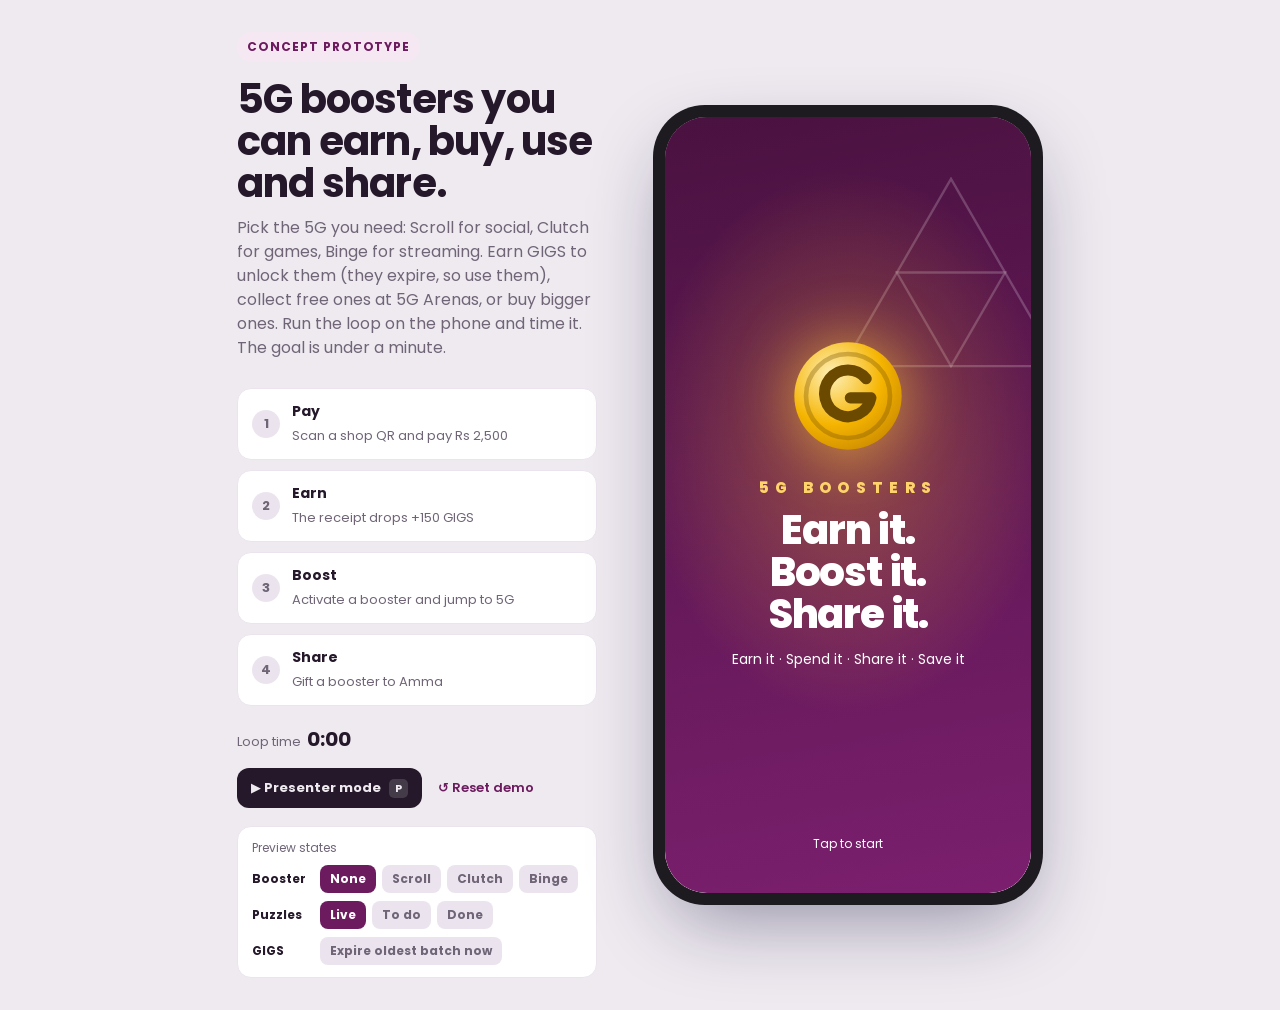
==== commit 1f00415c: "Add Community tab, GIGS expiry and a puzzle leaderboard Community replaces Arenas and Together. 5G A" ====
--- a/index.html
+++ b/index.html
@@ -134,26 +134,12 @@
 .prog{height:14px;border-radius:99px;background:var(--line);margin-top:12px;overflow:hidden}
 .prog i{display:block;height:100%;border-radius:99px;background:linear-gradient(90deg,var(--accent),#c44dff);transition:width .5s}
 .prog.done i{background:var(--good)}
-.lb{margin-top:6px}
-.lb div{display:flex;align-items:center;gap:10px;padding:10px 0;border-top:1px solid var(--line);font-size:13px}
-.lb div:first-child{border:0}
-.lb .rk{width:22px;font-weight:800;color:var(--muted)}
-.lb .nm{flex:1;font-weight:600}
-.lb .nm small{display:block;font-weight:500;color:var(--muted);font-size:11px}
-.lb .mini{width:70px;height:6px;border-radius:99px;background:var(--line);overflow:hidden}
-.lb .mini i{display:block;height:100%;background:var(--gold)}
-.lb .me .nm{color:var(--accent)}
-.homes{display:grid;grid-template-columns:repeat(10,1fr);gap:5px;margin-top:12px}
-.homes i{aspect-ratio:1;border-radius:5px;background:var(--line);transition:.4s}
-.homes i.lit{background:var(--gold);box-shadow:0 0 10px var(--gold)}
-.homes i.you{outline:2px solid var(--accent);outline-offset:1px}
-
 .toast{position:absolute;left:16px;right:16px;top:52px;background:var(--ink);color:var(--screen);padding:12px 14px;border-radius:14px;font-size:13px;font-weight:600;transform:translateY(-220%);opacity:0;transition:.35s cubic-bezier(.2,1.2,.4,1);z-index:9;display:flex;gap:10px;align-items:center}
 .toast.show{transform:none;opacity:1}
 
 /* ---------- v2 ---------- */
-/* colour rule: gold = DIALOG you earn, violet = network & boosts, green = savings */
-.coin{background:url("data:image/svg+xml,%3Csvg xmlns='http://www.w3.org/2000/svg' viewBox='0 0 24 24'%3E%3Cdefs%3E%3CradialGradient id='g' cx='.35' cy='.3' r='.85'%3E%3Cstop offset='0' stop-color='%23fff0b8'/%3E%3Cstop offset='.55' stop-color='%23f5b400'/%3E%3Cstop offset='1' stop-color='%23c48400'/%3E%3C/radialGradient%3E%3C/defs%3E%3Ccircle cx='12' cy='12' r='11.5' fill='url(%23g)'/%3E%3Ccircle cx='12' cy='12' r='9' fill='none' stroke='%237a5200' stroke-opacity='.35'/%3E%3Cpath d='M8.6 7h3.4a5 5 0 0 1 0 10H8.6z' fill='none' stroke='%236b4a00' stroke-width='2.4' stroke-linecap='round'/%3E%3Cpath d='M17.6 6.2a8 8 0 0 1 1.6 2.4M19.4 4.6a10.5 10.5 0 0 1 2 3' fill='none' stroke='%236b4a00' stroke-opacity='.55' stroke-width='1.3' stroke-linecap='round'/%3E%3C/svg%3E") center/contain no-repeat !important;color:transparent !important;font-size:0 !important}
+/* colour rule: gold = GIGS you earn, violet = network & boosts, green = savings */
+.coin{background:url("data:image/svg+xml,%3Csvg xmlns='http://www.w3.org/2000/svg' viewBox='0 0 24 24'%3E%3Cdefs%3E%3CradialGradient id='g' cx='.35' cy='.3' r='.85'%3E%3Cstop offset='0' stop-color='%23fff0b8'/%3E%3Cstop offset='.55' stop-color='%23f5b400'/%3E%3Cstop offset='1' stop-color='%23c48400'/%3E%3C/radialGradient%3E%3C/defs%3E%3Ccircle cx='12' cy='12' r='11.5' fill='url(%23g)'/%3E%3Ccircle cx='12' cy='12' r='9' fill='none' stroke='%237a5200' stroke-opacity='.35'/%3E%3Cpath d='M15.9 8.3A5 5 0 1 0 16.9 12.4h-4.4' fill='none' stroke='%236b4a00' stroke-width='2.4' stroke-linecap='round' stroke-linejoin='round'/%3E%3C/svg%3E") center/contain no-repeat !important;color:transparent !important;font-size:0 !important}
 .earn-preview{color:var(--gold-ink)}
 .pill.gold{color:var(--gold-ink)}
 
@@ -520,7 +506,7 @@
 /* DIA tip, puzzles, share, shop */
 .tip-actions button.bt{background:var(--crimson)}
 .tip-actions{flex-wrap:wrap}
-.tip-actions button{font-size:11px;padding:8px 10px}
+.tip-actions button{font-size:12px;padding:8px 10px;text-transform:none!important;letter-spacing:0!important}
 .pz{background:#fff;border:0}
 .pz-ic{background:var(--gold-soft);box-shadow:none}
 .pz-dots i.on{background:var(--orange)}
@@ -559,6 +545,44 @@
 .sh-rows{border:0;box-shadow:var(--shadow)}
 .pick{border-color:transparent;box-shadow:var(--shadow)}
 .sh-p h3{font-weight:600}
+
+/* ---------- v6: Community, GIGS expiry ---------- */
+.ctabs{grid-template-columns:1fr 1fr}
+.cpane[hidden]{display:none}
+.cpane .map{border:0;border-radius:14px;box-shadow:var(--shadow)}
+.az-reward{display:flex;align-items:center;gap:12px;margin-top:12px;padding:10px;border-radius:12px;background:#f7f3f8}
+.az-reward .inv-tile{width:50px;height:50px}
+.az-reward .inv-tile b{font-size:12px}
+.az-reward small{display:block;font-size:10.5px;font-weight:600;text-transform:uppercase;letter-spacing:.05em;color:var(--orange)}
+.az-reward b{display:block;font-size:14px}
+.az-reward span{font-size:12px;color:var(--muted)}
+#matchJoin .btn.ghost{margin-top:10px}
+.mhow div{display:flex;gap:10px;align-items:flex-start;font-size:13px;color:var(--muted);margin-top:10px;line-height:1.45}
+.mhow span{width:22px;height:22px;border-radius:50%;flex:none;display:grid;place-items:center;font-size:11px;font-weight:700;color:#fff;background:var(--plum)}
+.gx{display:flex;align-items:center;gap:10px;width:100%;margin-top:12px;padding:10px 12px;border-radius:12px;background:#fff3ea;color:var(--ink);font-size:12.5px;text-align:left;box-shadow:inset 0 0 0 1px #fbd3b6}
+.gx[hidden]{display:none}
+.gx-ic{font-size:16px}
+.gx>span:nth-child(2){flex:1}
+.gx b{color:#c2410c}
+.gx-go{font-size:11px;font-weight:700;text-transform:uppercase;letter-spacing:.04em;color:var(--crimson);white-space:nowrap}
+.wl-hero{display:flex;align-items:center;gap:12px}
+.wl-hero .coin{width:44px;height:44px}
+.wl-hero b{font-size:30px;font-weight:700;letter-spacing:-.02em;display:block;line-height:1.1}
+.wl-hero small{font-size:12px;color:var(--muted)}
+.wl-warn{margin-top:12px;padding:10px 12px;border-radius:12px;background:#fff3ea;font-size:12.5px;line-height:1.45;box-shadow:inset 0 0 0 1px #fbd3b6}
+.wl-warn b{color:#c2410c}
+.wl-h{font-size:13px;font-weight:600;margin-top:16px}
+.wl-rows{margin-top:8px}
+.wl-rows span small{display:block;font-size:11px;color:var(--muted)}
+.wl-rows span{color:var(--ink)!important}
+.wl-rows .soon b,.wl-rows .soon small{color:#c2410c}
+.wl-rows b.plus{color:var(--good)}.wl-rows b.minus{color:var(--muted)}
+.wl-note{font-size:11.5px;margin-top:8px}
+.pz-rank{display:inline-block;margin-top:8px;font-size:11px;white-space:nowrap;font-weight:600;color:var(--plum);background:var(--accent-soft);padding:3px 9px;border-radius:99px}
+/* DIA: keep the message bar pinned while the chat scrolls */
+#v-dia{display:flex;flex-direction:column}
+#v-dia .chat{flex:1;padding-bottom:12px}
+.composer{position:sticky;bottom:0;margin:0 -18px;padding-top:24px}
 /* calmer for people who turn motion off: stop the decorative loops, keep the story */
 @media (prefers-reduced-motion: reduce){
   .scanline,.zone circle.pulse,.crowd circle,.dia-av i,.live::before,.confetti i{animation:none!important}
@@ -584,10 +608,10 @@
   <aside class="side">
     <span class="tag">Concept prototype</span>
     <h1>5G boosters you can earn, buy, use and share.</h1>
-    <p class="lede">Pick the 5G you need: Scroll for social, Clutch for games, Binge for streaming. Earn DIALOG to unlock them, or buy bigger ones. Run the loop on the phone and time it. The goal is under a minute.</p>
+    <p class="lede">Pick the 5G you need: Scroll for social, Clutch for games, Binge for streaming. Earn GIGS to unlock them (they expire, so use them), collect free ones at 5G Arenas, or buy bigger ones. Run the loop on the phone and time it. The goal is under a minute.</p>
     <div class="steps">
       <div class="step" id="s-pay"><div class="n">1</div><div><b>Pay</b><span>Scan a shop QR and pay Rs 2,500</span></div></div>
-      <div class="step" id="s-earn"><div class="n">2</div><div><b>Earn</b><span>The receipt drops +150 DIALOG</span></div></div>
+      <div class="step" id="s-earn"><div class="n">2</div><div><b>Earn</b><span>The receipt drops +150 GIGS</span></div></div>
       <div class="step" id="s-boost"><div class="n">3</div><div><b>Boost</b><span>Activate a booster and jump to 5G</span></div></div>
       <div class="step" id="s-share"><div class="n">4</div><div><b>Share</b><span>Gift a booster to Amma</span></div></div>
     </div>
@@ -597,6 +621,7 @@
       <span>Preview states</span>
       <div><b>Booster</b><button data-pv="none" class="on">None</button><button data-pv="scroll">Scroll</button><button data-pv="clutch">Clutch</button><button data-pv="binge">Binge</button></div>
       <div><b>Puzzles</b><button data-pz="live" class="on">Live</button><button data-pz="0">To do</button><button data-pz="3">Done</button></div>
+      <div><b>GIGS</b><button data-gx="expire">Expire oldest batch now</button></div>
     </div>
   </aside>
   <div class="ptimer"><span class="pdots"><i data-s="pay"></i><i data-s="earn"></i><i data-s="boost"></i><i data-s="share"></i></span><b id="ptime">0:00</b><span>P exit · M sound</span><button id="pexit">✕</button></div>
@@ -612,12 +637,12 @@
       <div class="ef-label" data-i18n="earned">YOU EARNED</div>
       <div class="ef-big" id="efBig">+30 min</div>
       <div class="ef-sub" data-i18n="ofPriority">of 5G priority</div>
-      <div class="ef-gigs" id="efGigs">+150 DIALOG to your wallet</div>
+      <div class="ef-gigs" id="efGigs">+150 GIGS to your wallet</div>
       <div class="ef-actions"><button class="btn" id="efUse" data-i18n="useNow">Use it now ⚡</button><button class="btn ghost" id="efDone" data-i18n="done">Done</button></div>
       <div class="ef-coins" id="efCoins"></div>
     </div>
     <div class="celebrate" id="celebrate" hidden><div class="confetti" id="confetti"></div><div class="cel-emoji" id="celEmoji">🏏</div><div class="cel-title" id="celTitle"></div><div class="cel-sub" id="celSub"></div><button class="btn" id="celOk">Brilliant</button></div>
-    <div class="splash" id="splash"><span class="coin sp-coin"></span><div class="sp-name">DIALOG</div><div class="sp-line">Data is<br>money now.</div><div class="sp-sub">Earn it · Spend it · Share it · Save it</div><div class="sp-tap">Tap to start</div></div>
+    <div class="splash" id="splash"><span class="coin sp-coin"></span><div class="sp-name">5G BOOSTERS</div><div class="sp-line">Earn it.<br>Boost it.<br>Share it.</div><div class="sp-sub">Earn it · Spend it · Share it · Save it</div><div class="sp-tap">Tap to start</div></div>
     <div class="sheet" id="sheet" hidden><div class="sh-bg" id="shBg"></div><div class="sh-p" role="dialog" aria-modal="true"><div class="sh-grab"></div><div id="shBody"></div><div class="sh-acts" id="shActs"></div></div></div>
     <div class="views">
 
@@ -627,9 +652,11 @@
           <div><div class="sub" data-i18n="gm">Good morning</div><h2 style="margin:0">Nadeesha</h2></div>
           <div class="hdr-r">
             <button class="langbtn" id="lang" aria-label="Change language">EN</button>
-            <button class="curr" data-go="play" aria-label="DIALOG balance. Tap to earn more"><span class="coin"></span><b class="balv">2,400</b><i>+</i></button>
+            <button class="curr" data-wallet aria-label="GIGS balance and expiry"><span class="coin"></span><b class="balv">2,400</b><i>+</i></button>
           </div>
         </div>
+
+        <button class="gx" id="gx" data-wallet hidden></button>
 
         <!-- booster status + one activate button per booster -->
         <div class="bz">
@@ -663,7 +690,7 @@
       <section class="view" id="v-pay">
         <div id="pay-scan">
           <h2 data-i18n="scanH">Scan to pay</h2>
-          <p class="sub">Point at any Dialog Pay LankaQR. Every payment earns DIALOG.</p>
+          <p class="sub">Point at any Dialog Pay LankaQR. Every payment earns GIGS.</p>
           <div class="scanner" id="scanner">
             <div class="qr" id="qr"></div>
             <div class="scanline"></div>
@@ -675,7 +702,7 @@
           <h2>Confirm payment</h2>
           <div class="card merchant"><div class="m-logo">🛒</div><div><b>Nimal Stores</b><div class="sub">High Level Rd, Nugegoda · verified</div></div></div>
           <div class="amount" id="amt">Rs 2,500</div>
-          <div class="earn-preview" id="earnPrev">You’ll earn +150 DIALOG (30 min of 5G)</div>
+          <div class="earn-preview" id="earnPrev">You’ll earn +150 GIGS (30 min of 5G)</div>
           <div class="chips" id="amtChips"><button data-a="500">500</button><button data-a="1000">1,000</button><button data-a="2500" class="on">2,500</button><button data-a="5000">5,000</button></div>
           <div class="card row"><span class="sub">Pay from</span><b style="font-size:14px">Dialog Pay wallet · Rs 18,420</b></div>
           <button class="btn" id="payBtn">Pay Rs 2,500</button>
@@ -685,13 +712,13 @@
       <!-- BOOSTERS: inventory + buy -->
       <section class="view" id="v-boost">
         <div class="bs-head"><div class="btabs" id="btabs" role="tablist"></div></div>
-        <div class="bs-bal"><span class="sub">Your balance</span><button class="curr sm" data-go="play" aria-label="DIALOG balance"><span class="coin"></span><b class="balv">2,400</b><i>+</i></button></div>
+        <div class="bs-bal"><span class="sub">Your balance</span><button class="curr sm" data-wallet aria-label="GIGS balance and expiry"><span class="coin"></span><b class="balv">2,400</b><i>+</i></button></div>
         <div class="bhero" id="bhero"></div>
         <div class="sec-h"><b>Your inventory</b><span class="sub" id="invCount"></span></div>
         <div id="inv"></div>
         <div class="sec-h" id="buyH"><b id="buyTitle">Get more</b><span class="sub">swipe →</span></div>
         <div class="buyrow" id="buyrow"></div>
-        <p class="bs-note">1-hour boosters come only from Dialog gifts and campaigns. Boosters from gifts, campaigns and DIALOG coins last <b>7 days</b>. Boosters bought with cash last <b>30 days</b>. Prices exclude taxes.</p>
+        <p class="bs-note">1-hour boosters come only from Dialog gifts and campaigns. Boosters from gifts, campaigns and GIGS coins last <b>7 days</b>. Boosters bought with cash last <b>30 days</b>. Prices exclude taxes.</p>
       </section>
 
       <!-- DIA -->
@@ -700,7 +727,7 @@
         <div class="chat" id="chat"></div>
         <div class="composer">
           <div class="chips" id="diaChips">
-            <button>give Amma 20GB</button>
+            <button>send Amma a Binge Booster</button>
             <button>අම්මාට 20GB දෙන්න</button>
             <button>அம்மாவுக்கு 20GB கொடு</button>
             <button>Will Netflix buffer tonight?</button>
@@ -709,67 +736,64 @@
         </div>
       </section>
 
-      <!-- ARENAS -->
-      <section class="view" id="v-arenas">
-        <h2 data-i18n="arenasH">5G Arenas</h2>
-        <p class="sub">Walk into a glowing zone and check in to unlock a free boost.</p>
-        <div class="map">
-          <svg viewBox="0 0 340 300" id="mapSvg">
-            <rect width="340" height="300" fill="var(--card)"/>
-            <path d="M0 0h40c10 60 30 120 10 180s-20 90-10 120H0z" fill="var(--accent-soft)" opacity=".9"/>
-            <text x="12" y="150" font-size="10" fill="var(--muted)" transform="rotate(-90 12 150)">Indian Ocean</text>
-            <path d="M44 0c10 60 30 120 10 180s-20 90-10 120" fill="none" stroke="var(--accent)" stroke-opacity=".35" stroke-width="2"/>
-            <g stroke="var(--line)" stroke-width="6" fill="none" stroke-linecap="round">
-              <path d="M50 40 C120 60 200 50 330 30"/><path d="M60 140 C150 130 230 160 330 150"/><path d="M70 250 C150 240 240 260 330 270"/>
-              <path d="M120 0 C130 100 110 200 130 300"/><path d="M240 0 C230 100 260 200 240 300"/>
-            </g>
-            <path d="M146 112q22-16 46-5q18 9 5 23q-17 13-41 5q-20-8-10-23z" fill="var(--accent-soft)"/>
-            <text x="170" y="124" font-size="9" fill="var(--muted)" text-anchor="middle">Beira Lake</text>
-            <g transform="translate(262 112)"><path d="M0 -40 1.6 -6h-3.2z" fill="var(--muted)"/><ellipse cy="-24" rx="7" ry="4" fill="#d16ba5"/><path d="M-5 -24q5-9 10 0" fill="#e58cc0"/><rect x="-4" y="-6" width="8" height="10" rx="2" fill="var(--muted)"/><text y="16" font-size="9" text-anchor="middle" fill="var(--muted)">Lotus Tower</text></g>
-            <g class="zone" data-z="Galle Face Green" data-d="40 m away" data-near="1" transform="translate(82 92)"><circle class="pulse" r="34" fill="var(--accent)" opacity=".3"/><circle r="26" fill="var(--accent)" opacity=".18"/><circle r="7" fill="var(--accent)"/><text y="44" text-anchor="middle" font-size="11" font-weight="700" fill="var(--ink)">Galle Face</text></g>
-            <g class="zone" data-z="Colombo Fort" data-d="1.2 km away" transform="translate(178 58)"><circle r="22" fill="var(--accent)" opacity=".15"/><circle r="6" fill="var(--accent)"/><text y="36" text-anchor="middle" font-size="11" font-weight="700" fill="var(--ink)">Fort</text></g>
-            <g class="zone" data-z="Racecourse Grounds" data-d="2.4 km away" transform="translate(196 172)"><circle r="22" fill="var(--accent)" opacity=".15"/><circle r="6" fill="var(--accent)"/><text y="36" text-anchor="middle" font-size="11" font-weight="700" fill="var(--ink)">Racecourse</text></g>
-            <g class="zone" data-z="Nugegoda Junction" data-d="6.8 km away" transform="translate(286 236)"><circle r="22" fill="var(--accent)" opacity=".15"/><circle r="6" fill="var(--accent)"/><text y="36" text-anchor="middle" font-size="11" font-weight="700" fill="var(--ink)">Nugegoda</text></g>
-            <g transform="translate(104 118)"><circle r="9" fill="#fff" stroke="var(--gold)" stroke-width="3"/><circle r="3.5" fill="var(--gold)"/></g>
-          </svg>
+      <!-- COMMUNITY: 5G Arenas + Match Day -->
+      <section class="view" id="v-community">
+        <div class="bs-head"><div class="btabs ctabs" id="ctabs" role="tablist"><button role="tab" data-ct="arenas" class="on">📍 5G Arenas</button><button role="tab" data-ct="match">🏏 Match Day</button></div></div>
+
+        <div class="cpane" id="cp-arenas">
+          <p class="sub" style="margin-top:12px">Check in at a 5G Arena to collect a free booster. Every Arena drops a different one.</p>
+          <div class="map">
+            <svg viewBox="0 0 340 300" id="mapSvg">
+              <rect width="340" height="300" fill="var(--card)"/>
+              <path d="M0 0h40c10 60 30 120 10 180s-20 90-10 120H0z" fill="var(--accent-soft)" opacity=".9"/>
+              <text x="12" y="150" font-size="10" fill="var(--muted)" transform="rotate(-90 12 150)">Indian Ocean</text>
+              <path d="M44 0c10 60 30 120 10 180s-20 90-10 120" fill="none" stroke="var(--accent)" stroke-opacity=".35" stroke-width="2"/>
+              <g stroke="var(--line)" stroke-width="6" fill="none" stroke-linecap="round">
+                <path d="M50 40 C120 60 200 50 330 30"/><path d="M60 140 C150 130 230 160 330 150"/><path d="M70 250 C150 240 240 260 330 270"/>
+                <path d="M120 0 C130 100 110 200 130 300"/><path d="M240 0 C230 100 260 200 240 300"/>
+              </g>
+              <path d="M146 112q22-16 46-5q18 9 5 23q-17 13-41 5q-20-8-10-23z" fill="var(--accent-soft)"/>
+              <text x="170" y="124" font-size="9" fill="var(--muted)" text-anchor="middle">Beira Lake</text>
+              <g transform="translate(262 112)"><path d="M0 -40 1.6 -6h-3.2z" fill="var(--muted)"/><ellipse cy="-24" rx="7" ry="4" fill="#d16ba5"/><path d="M-5 -24q5-9 10 0" fill="#e58cc0"/><rect x="-4" y="-6" width="8" height="10" rx="2" fill="var(--muted)"/><text y="16" font-size="9" text-anchor="middle" fill="var(--muted)">Lotus Tower</text></g>
+              <g class="zone" data-z="Galle Face Green" data-d="40 m away" data-near="1" data-bt="scroll" data-tier="m30" transform="translate(82 92)"><circle class="pulse" r="34" fill="#d6247f" opacity=".3"/><circle r="26" fill="#d6247f" opacity=".18"/><circle r="7" fill="#d6247f"/><text y="44" text-anchor="middle" font-size="11" font-weight="700" fill="var(--ink)">Galle Face</text></g>
+              <g class="zone" data-z="Colombo Fort" data-d="1.2 km away" data-bt="clutch" data-tier="m30" transform="translate(178 58)"><circle r="22" fill="#2a8fe0" opacity=".15"/><circle r="6" fill="#2a8fe0"/><text y="36" text-anchor="middle" font-size="11" font-weight="700" fill="var(--ink)">Fort</text></g>
+              <g class="zone" data-z="Racecourse Grounds" data-d="2.4 km away" data-bt="binge" data-tier="h1" data-feat="1" transform="translate(196 172)"><circle r="22" fill="#f7941e" opacity=".18"/><circle r="6" fill="#f7941e"/><text y="36" text-anchor="middle" font-size="11" font-weight="700" fill="var(--ink)">Racecourse ★</text></g>
+              <g class="zone" data-z="Nugegoda Junction" data-d="6.8 km away" data-bt="clutch" data-tier="m30" transform="translate(286 236)"><circle r="22" fill="#2a8fe0" opacity=".15"/><circle r="6" fill="#2a8fe0"/><text y="36" text-anchor="middle" font-size="11" font-weight="700" fill="var(--ink)">Nugegoda</text></g>
+              <g transform="translate(104 118)"><circle r="9" fill="#fff" stroke="var(--gold)" stroke-width="3"/><circle r="3.5" fill="var(--gold)"/></g>
+            </svg>
+          </div>
+          <div class="card" id="arenaCard">
+            <div class="row"><div><b id="zName">Galle Face Green</b><div class="sub" id="zDist">40 m away · 312 people checked in today</div></div><span class="pill good" id="zPill">In range</span></div>
+            <div class="az-reward" id="zReward"></div>
+            <button class="btn" id="checkinBtn">Check in</button>
+          </div>
+          <div class="stat">
+            <div class="card"><b>32%</b><span>of the island on 5G today</span></div>
+            <div class="card"><b id="arenaCount">146</b><span>Arenas live nationwide</span></div>
+          </div>
         </div>
-        <div class="card" id="arenaCard">
-          <div class="row"><div><b id="zName">Galle Face Green</b><div class="sub" id="zDist">40 m away · 312 people checked in today</div></div><span class="pill good" id="zPill">In range</span></div>
-          <button class="btn" id="checkinBtn">Check in · unlock free 30 min</button>
-        </div>
-        <div class="stat">
-          <div class="card"><b>32%</b><span>of the island on 5G today</span></div>
-          <div class="card"><b id="arenaCount">146</b><span>Arenas live nationwide</span></div>
-        </div>
-      </section>
-
-      <!-- TOGETHER -->
-      <section class="view" id="v-together">
-        <h2 data-i18n="togetherH">Together</h2>
-        <p class="sub">Unlock more when you join in with others.</p>
-        <div class="card">
-          <div class="scoreboard">
-            <div class="sb-top"><span class="live">LIVE</span><span>2nd T20I · R. Premadasa Stadium</span></div>
-            <div class="sb-row"><span class="sb-team"><i style="background:#1d4ed8"></i>SL</span><b>142/3</b><span class="sb-ov">16.2 ov</span></div>
-            <div class="sb-row dim"><span class="sb-team"><i style="background:#f97316"></i>IND</span><b>179/6</b><span class="sb-ov">20 ov</span></div>
-            <div class="sb-need">SL need 38 off 22 balls</div>
+
+        <div class="cpane" id="cp-match" hidden>
+          <div class="card">
+            <div class="scoreboard">
+              <div class="sb-top"><span class="live">LIVE</span><span>2nd T20I · R. Premadasa Stadium</span></div>
+              <div class="sb-row"><span class="sb-team"><i style="background:#1d4ed8"></i>SL</span><b>142/3</b><span class="sb-ov">16.2 ov</span></div>
+              <div class="sb-row dim"><span class="sb-team"><i style="background:#f97316"></i>IND</span><b>179/6</b><span class="sb-ov">20 ov</span></div>
+              <div class="sb-need">SL need 38 off 22 balls</div>
+            </div>
+            <div class="row" style="margin-top:14px"><b style="font-size:17px">Boost the Match</b><span class="pill" style="--c1:#f7941e">🍿 Binge Boosters</span></div>
+            <p class="sub">Watch with a Binge Booster during the match. When 100,000 fans join, everyone who joined gets <b style="color:var(--ink)">+1 GB of bonus 5G data</b>.</p>
+            <div class="prog" id="matchProg"><i style="width:78%"></i></div>
+            <div class="row" style="margin-top:8px"><span class="sub"><b id="fans" style="color:var(--ink)">78,412</b> / 100,000 fans</span><span class="sub" id="matchEta">~3 overs to go</span></div>
+            <div class="faces" id="faces"><span style="background:#e11d48">K</span><span style="background:#0891b2">A</span><span style="background:#7c3aed">R</span><span style="background:#ca8a04">S</span><em>Kasun, Amaya and 2 friends are in</em></div>
+            <div id="matchJoin"></div>
           </div>
-          <b style="display:block;margin-top:14px;font-size:17px">Boost the Match</b>
-          <p class="sub">When 100,000 fans boost, everyone watching gets a free hour of 5G.</p>
-          <div class="prog" id="matchProg"><i style="width:78%"></i></div>
-          <div class="row" style="margin-top:8px"><span class="sub"><b id="fans" style="color:var(--ink)">78,412</b> / 100,000 fans</span><span class="sub" id="matchEta">~3 overs to go</span></div>
-          <div class="faces" id="faces"><span style="background:#e11d48">K</span><span style="background:#0891b2">A</span><span style="background:#7c3aed">R</span><span style="background:#ca8a04">S</span><em>Kasun, Amaya and 2 friends are in</em></div>
-          <button class="btn" id="joinMatch">Join the boost · 20 D</button>
-        </div>
-        <div class="card">
-          <div class="row"><b style="font-size:17px">Light Up My Street</b><span class="pill gold">Air Fibre</span></div>
-          <p class="sub">When 25 homes on your street sign up, everyone gets the Air Fibre upgrade.</p>
-          <div class="row" style="margin-top:10px"><b>Temple Rd, Nugegoda</b><span class="sub"><b id="homesN" style="color:var(--ink)">21</b>/25 homes</span></div>
-          <div class="homes" id="homes"></div>
-          <button class="btn" id="joinStreet">Pledge my home</button>
-          <div class="sub" style="margin-top:14px;font-weight:700;color:var(--ink)">Streets going live</div>
-          <div class="lb" id="lb"></div>
-          <div class="sub" style="margin-top:10px">National goal: <b style="color:var(--ink)" id="natHomes">63,880</b> / 100,000 homes</div>
+          <div class="card mhow">
+            <b style="font-size:14px">How Match Day works</b>
+            <div><span>1</span>Activate a Binge Booster you own, or buy one for the match.</div>
+            <div><span>2</span>Watch on YouTube, Dialog Play or any streaming app in HD.</div>
+            <div><span>3</span>Hit the fan goal and +1 GB lands on your Binge Booster.</div>
+          </div>
         </div>
       </section>
       <!-- PLAY: Daily Puzzles mini-app -->
@@ -778,17 +802,16 @@
           <div><h2 data-i18n="playH">Daily Puzzles</h2><div class="sub" data-i18n="playSub">3 new puzzles a day. Solve to earn.</div></div>
           <div class="play-earn"><span class="coin"></span><span>+50 <small>each</small></span></div>
         </div>
-        <div class="play-strip" id="playStrip"><span><b id="playDone">0</b>/3 solved today</span><span>All 3 = <b>+150 D bonus</b></span></div>
+        <div class="play-strip" id="playStrip"><span><b id="playDone">0</b>/3 solved today</span><span>All 3 = <b>+150 GIGS bonus</b></span></div>
         <div class="play-frame"><iframe id="playFrame" title="Daily Puzzles" loading="lazy"></iframe></div>
       </section>
     </div>
 
     <nav class="nav" id="nav">
       <button data-go="home" class="on"><svg viewBox="0 0 24 24" fill="none" stroke="currentColor" stroke-width="2"><path d="M3 10l9-7 9 7v10a1 1 0 0 1-1 1h-5v-6H9v6H4a1 1 0 0 1-1-1z"/></svg><span data-i18n="nHome">Home</span></button>
-      <button data-go="arenas"><svg viewBox="0 0 24 24" fill="none" stroke="currentColor" stroke-width="2"><path d="M12 21s-7-6.2-7-12a7 7 0 0 1 14 0c0 5.8-7 12-7 12z"/><circle cx="12" cy="9" r="2.5"/></svg><span data-i18n="nArenas">Arenas</span></button>
+      <button data-go="community"><svg viewBox="0 0 24 24" fill="none" stroke="currentColor" stroke-width="2"><circle cx="9" cy="8" r="3.5"/><circle cx="17" cy="9" r="2.5"/><path d="M2.5 20a6.5 6.5 0 0 1 13 0M15 14.5a5 5 0 0 1 6.5 4.8"/></svg><span data-i18n="nCommunity">Community</span></button>
       <button data-go="pay" class="pay" aria-label="Pay"><svg viewBox="0 0 24 24" fill="none" stroke="currentColor" stroke-width="2"><rect x="3" y="3" width="7" height="7" rx="1"/><rect x="14" y="3" width="7" height="7" rx="1"/><rect x="3" y="14" width="7" height="7" rx="1"/><path d="M14 14h3v3M21 14v7h-7"/></svg></button>
       <button data-go="dia"><svg viewBox="0 0 24 24" fill="none" stroke="currentColor" stroke-width="2"><path d="M21 12a8 8 0 0 1-11.6 7.1L4 20l1-4.6A8 8 0 1 1 21 12z"/></svg>DIA</button>
-      <button data-go="together"><svg viewBox="0 0 24 24" fill="none" stroke="currentColor" stroke-width="2"><circle cx="9" cy="8" r="3.5"/><circle cx="17" cy="9" r="2.5"/><path d="M2.5 20a6.5 6.5 0 0 1 13 0M15 14.5a5 5 0 0 1 6.5 4.8"/></svg><span data-i18n="nTogether">Together</span></button>
       <button data-go="play"><svg viewBox="0 0 24 24" fill="none" stroke="currentColor" stroke-width="2" stroke-linecap="round"><rect x="3" y="3" width="18" height="18" rx="4"/><path d="M8 3v18M3 9h5M14 8h4M16 6v4M14 15.5h.01M18 15.5h.01"/></svg><span data-i18n="nPlay">Play</span></button>
     </nav>
   </div></div>
@@ -811,22 +834,72 @@
     const view=$('#v-'+v); if(view) view.scrollTop=0;
     if(v==='dia' && !$('#chat').children.length) diaIntro();
     $('#mpTitle').textContent=TITLES[v]||'5G Boosters'; S.view=v;
-  }
-  const TITLES={home:'5G Boosters',boost:'My boosters',pay:'Scan & Pay',dia:'Ask DIA',arenas:'5G Arenas',together:'Together',play:'Daily Puzzles'};
+    if(v==='home'&&typeof renderPz==='function')renderPz();
+  }
+  const TITLES={home:'5G Boosters',boost:'My boosters',pay:'Scan & Pay',dia:'Ask DIA',community:'Community',play:'Daily Puzzles'};
   document.addEventListener('click',e=>{
     const g=e.target.closest('[data-go]'); if(g){startClock(); go(g.dataset.go)}
+    if(e.target.closest('[data-wallet]')){openWallet();return}
     const bb=e.target.closest('[data-boost]'); if(bb){startClock(); openBoost(bb.dataset.boost, bb.dataset.to)}
   });
 
-  // ---- DIALOG balance, shown as a coin chip top-right
+  // ---- GIGS balance, shown as a coin chip top-right
   function setBal(n, animate=true){
     const from=S.bal; S.bal=n; const els=document.querySelectorAll('.balv');
-    if(!animate){els.forEach(e=>e.textContent=fmt(n));return}
+    if(!animate){S.balTok=(S.balTok||0)+1;els.forEach(e=>e.textContent=fmt(n));return}
     document.querySelectorAll('.curr').forEach(c=>{c.classList.remove('bump');c.offsetWidth;c.classList.add('bump')});
     const t0=performance.now(),d=700;
-    (function tick(t){const p=Math.min(1,(t-t0)/d);els.forEach(e=>e.textContent=fmt(Math.round(from+(n-from)*(1-Math.pow(1-p,3)))));if(p<1)requestAnimationFrame(tick)})(t0);
-  }
-  S.ledger=[]; function feed(label, amt){S.ledger.unshift([label,amt])}
+    const tok=S.balTok=(S.balTok||0)+1; // a newer change cancels this count-up
+    (function tick(t){if(tok!==S.balTok)return;const p=Math.min(1,(t-t0)/d);els.forEach(e=>e.textContent=fmt(Math.round(from+(n-from)*(1-Math.pow(1-p,3)))));if(p<1)setTimeout(()=>tick(performance.now()),30)})(t0);
+  }
+  S.ledger=[['Scroll Booster · 30 min',-150],['Electricity bill · CEB',180],['Fuel · Ceypetco Borella',240]];
+  function feed(label, amt){S.ledger.unshift([label,amt])}
+
+  // ---- GIGS expiry, like card or eWallet points:
+  // each month's GIGS expire at the end of the 3rd month after you earn them, and spending always uses the oldest first.
+  const MON=['Jan','Feb','Mar','Apr','May','Jun','Jul','Aug','Sep','Oct','Nov','Dec'];
+  const expOf=d=>new Date(d.getFullYear(),d.getMonth()+4,0,23,59,59);
+  const dShort=d=>`${d.getDate()} ${MON[d.getMonth()]}`;
+  const dLong=d=>`${d.getDate()} ${MON[d.getMonth()]} ${d.getFullYear()}`;
+  const monthsAgo=(n,day)=>{const d=new Date();return new Date(d.getFullYear(),d.getMonth()-n,day,10)};
+  S.gigs=[[3,14,320,'Dialog Pay purchases'],[2,9,480,'Bill payments'],[1,21,900,'Dialog Pay purchases'],[0,6,700,'Daily Puzzles and payments']]
+    .map(([n,day,amt,label])=>{const earned=monthsAgo(n,n?day:Math.min(day,new Date().getDate()));return {amt,earned,exp:expOf(earned),label}});
+  const sumG=()=>S.gigs.reduce((t,b)=>t+b.amt,0);
+  function earn(amt,label,anim=true){const now=new Date();S.gigs.push({amt,earned:now,exp:expOf(now),label});feed(label,amt);setBal(sumG(),anim);renderGx()}
+  function spend(amt,label){
+    if(sumG()<amt)return false;
+    let left=amt;S.gigs.sort((a,b)=>a.exp-b.exp);
+    for(const b of S.gigs){const t=Math.min(b.amt,left);b.amt-=t;left-=t;if(!left)break}
+    S.gigs=S.gigs.filter(b=>b.amt>0);feed(label,-amt);setBal(sumG());renderGx();return true;
+  }
+  // batches that share an expiry date are shown as one line
+  function buckets(){const m={};S.gigs.forEach(b=>{const k=+b.exp;(m[k]=m[k]||{exp:b.exp,earned:b.earned,amt:0}).amt+=b.amt});return Object.values(m).sort((a,b)=>a.exp-b.exp)}
+  function expireDue(force){
+    const now=Date.now();let gone=S.gigs.filter(b=>b.exp<=now);
+    if(force&&!gone.length&&S.gigs.length){const first=buckets()[0].exp;gone=S.gigs.filter(b=>+b.exp===+first)}
+    if(!gone.length)return;
+    const amt=gone.reduce((t,b)=>t+b.amt,0),from=MON[gone[0].earned.getMonth()];
+    S.gigs=S.gigs.filter(b=>!gone.includes(b));feed(`Expired · earned in ${from}`,-amt);setBal(sumG());renderGx();
+    toast(`⏳ ${fmt(amt)} GIGS earned in ${from} have expired`);
+    if(!$('#sheet').hidden&&$('#shBody .wl-hero'))openWallet();
+  }
+  function renderGx(){
+    const el=$('#gx'),n=buckets()[0];if(!el)return;
+    const days=n?Math.ceil((n.exp-Date.now())/864e5):99;
+    el.hidden=!n||days>31;
+    if(n)el.innerHTML=`<span class="gx-ic">⏳</span><span><b>${fmt(n.amt)} GIGS</b> expire on ${dShort(n.exp)}${days<=31?` · ${days} day${days>1?'s':''} left`:''}</span><span class="gx-go">Use them</span>`;
+  }
+  function openWallet(){
+    const bs=buckets(),n=bs[0],days=n?Math.ceil((n.exp-Date.now())/864e5):0,boosters=n?Math.floor(n.amt/150):0;
+    sheet(`<div class="wl-hero"><span class="coin"></span><div><b>${fmt(sumG())}</b><small>GIGS balance</small></div></div>
+      ${n?`<div class="wl-warn">⏳ <b>${fmt(n.amt)} GIGS</b> expire on ${dLong(n.exp)} (${days} day${days>1?'s':''})${boosters?`. Enough for ${boosters} × 30-min booster${boosters>1?'s':''}.`:'.'}</div>`:''}
+      <div class="wl-h">Expiry schedule</div>
+      <div class="sh-rows wl-rows">${bs.map((b,i)=>`<div class="${i?'':'soon'}"><span>Earned in ${MON[b.earned.getMonth()]}<small>expires ${dLong(b.exp)}</small></span><b>${fmt(b.amt)}</b></div>`).join('')||'<div><span>No GIGS yet</span><b>0</b></div>'}</div>
+      <p class="sub wl-note">GIGS expire at the end of the 3rd month after the month you earn them. We always spend your oldest GIGS first, so nothing goes to waste if you keep using them.</p>
+      <div class="wl-h">Recent activity</div>
+      <div class="sh-rows wl-rows">${S.ledger.slice(0,5).map(([l,a])=>`<div><span>${l}</span><b class="${a>0?'plus':'minus'}">${a>0?'+':'−'}${fmt(Math.abs(a))}</b></div>`).join('')||'<div><span>Nothing yet. Pay with Dialog Pay or solve a puzzle.</span><b></b></div>'}</div>`,
+      [['Use GIGS on a booster',()=>openBoost(S.bt,'buy')],['Earn more GIGS',()=>{go('play');loadPlay()},'ghost']]);
+  }
   let toastT; function toast(msg){const t=$('#toast');t.innerHTML=msg;t.classList.add('show');clearTimeout(toastT);toastT=setTimeout(()=>t.classList.remove('show'),2600)}
 
   // ---- demo clock & steps
@@ -838,14 +911,14 @@
   $('#scanBtn').onclick=()=>{startClock();$('#scanBtn').textContent='Scanning…';setTimeout(()=>{$('#pay-scan').hidden=true;$('#pay-amount').hidden=false;$('#scanBtn').textContent=T('tapScan')},700)};
   const earnFor=a=>Math.round(a*0.06);
   const minsFor=g=>Math.round(g/5);
-  function setAmt(a){S.amount=a;$('#amt').textContent='Rs '+fmt(a);const g=earnFor(a);$('#earnPrev').textContent=`You’ll earn +${g} DIALOG (${minsFor(g)} min of 5G)`;$('#payBtn').textContent='Pay Rs '+fmt(a);document.querySelectorAll('#amtChips button').forEach(b=>b.classList.toggle('on',+b.dataset.a===a))}
+  function setAmt(a){S.amount=a;$('#amt').textContent='Rs '+fmt(a);const g=earnFor(a);$('#earnPrev').textContent=`You’ll earn +${g} GIGS (${minsFor(g)} min of 5G)`;$('#payBtn').textContent='Pay Rs '+fmt(a);document.querySelectorAll('#amtChips button').forEach(b=>b.classList.toggle('on',+b.dataset.a===a))}
   $('#amtChips').onclick=e=>{const b=e.target.closest('button');if(b)setAmt(+b.dataset.a)};
   $('#payBtn').onclick=()=>{
     $('#payBtn').disabled=true;$('#payBtn').textContent='Processing…';
     setTimeout(()=>{
       const g=earnFor(S.amount), before=S.bal;
       $('#payBtn').disabled=false; setAmt(S.amount);
-      setBal(before+g,false); feed('Nimal Stores · Dialog Pay', g);
+      earn(g,'Nimal Stores · Dialog Pay',false);
       S.paid=true; done('pay');
       showEarn(before,g,minsFor(g));
       setTimeout(resetPay,400);
@@ -863,7 +936,7 @@
   function showEarn(before,g,mins){
     const fx=$('#earnfx');
     $('#efBal').textContent=fmt(before); $('#efPaid').textContent=`Paid Rs ${fmt(S.amount)} · Nimal Stores`;
-    $('#efBig').textContent=`+${mins} min`; $('#efGigs').textContent=`+${g} DIALOG to your wallet`;
+    $('#efBig').textContent=`+${mins} min`; $('#efGigs').textContent=`+${g} GIGS · valid until ${dShort(expOf(new Date()))}`;
     const box=$('#efCoins'); box.innerHTML='';
     fx.hidden=false;
     fx.querySelectorAll('*').forEach(el=>{el.style.animation='none';el.offsetHeight;el.style.animation=''});
@@ -890,7 +963,7 @@
     binge:{name:'Binge Booster',short:'Binge',word:'BINGE',cat:'Watch',ic:'🍿',tag:'HD streams with zero buffering',c1:'#f7941e',c2:'#e2382a',
       apps:[['YouTube','#e00','▶'],['Netflix','#b20710','N'],['Dialog Play','#6a3dff','D'],['Twitch','#9146ff','T']]}
   };
-  // 30 min: DIALOG coins only. 1 hr: Dialog gifts/campaigns only. 3/6/12 hr: cash.
+  // 30 min: GIGS coins only. 1 hr: Dialog gifts/campaigns only. 3/6/12 hr: cash.
   const TIERS={
     m30:{min:30,mb:500,label:'30 min',data:'500 MB',coin:150},
     h1:{min:60,mb:1024,label:'1 hour',data:'1 GB'},
@@ -898,7 +971,7 @@
     h6:{min:360,mb:6144,label:'6 hours',data:'6 GB',price:249,tag:'Popular',save:'Save 16%'},
     h12:{min:720,mb:12288,label:'12 hours',data:'12 GB',price:399,tag:'Best value',save:'Save 33%'}
   };
-  const SRC={gift:'Gift from Dialog',campaign:'Campaign',coins:'Bought with DIALOG',paid:'Purchased'};
+  const SRC={gift:'Gift from Dialog',campaign:'Campaign',coins:'Bought with GIGS',paid:'Purchased'};
   const DAY=864e5, HR=36e5, tc=t=>`--c1:${BT[t].c1};--c2:${BT[t].c2}`;
   let uid=0;
   const mk=(type,tier,src,days,note)=>({id:++uid,type,tier,src,note,exp:Date.now()+days*DAY-2*HR});
@@ -968,11 +1041,11 @@
     const gs=groups(t), same=a&&a.type===t;
     $('#invCount').textContent=`${count(t)} ${b.short} · ${count()} total`;
     $('#inv').innerHTML=gs.length?gs.map(g=>{const ms=g.exp-Date.now();return `<div class="inv-i${ms<3*DAY?' soon':''}">${tile(t,g.tier)}<div class="inv-m"><b>${b.name}</b>${g.ids.length>1?`<span class="qty">×${g.ids.length}</span>`:''}<div><span class="src src-${g.src}">${SRC[g.src]}${g.note?' · '+g.note:''}</span></div><div class="inv-exp">Use within ${expTxt(ms)}</div></div><button class="inv-go" data-act="${g.ids[0]}">${same?'Add time':'Activate'}</button></div>`}).join('')
-      :`<div class="inv-empty">No ${b.name}s yet.<br>Buy one below, or solve the Daily Puzzles to earn DIALOG.</div>`;
+      :`<div class="inv-empty">No ${b.name}s yet.<br>Buy one below, or solve the Daily Puzzles to earn GIGS.</div>`;
     $('#buyTitle').textContent=`Get more ${b.short} boosters`;
-    // cash options first; the DIALOG-coin option sits last, on the right
+    // cash options first; the GIGS-coin option sits last, on the right
     $('#buyrow').innerHTML=['h3','h6','h12'].map(k=>{const T=TIERS[k];return `<button class="buy${k==='h6'?' hot':''}" data-buy="${k}">${T.tag?`<span class="buy-tag">${T.tag}</span>`:''}<b class="buy-h">${T.label}</b><span class="buy-d">${T.data} 5G data</span><span class="buy-p">Rs ${T.price}</span><span class="buy-x">${T.save||''}</span><span class="buy-v">Valid 30 days</span><span class="buy-cta">Buy</span></button>`}).join('')
-      +`<button class="buy coin-opt" data-buy="m30"><span class="buy-tag">Use your coins</span><b class="buy-h">30 min</b><span class="buy-d">500 MB 5G data</span><span class="buy-p"><span class="coin"></span>150</span><span class="buy-x" style="color:var(--muted)">You have ${fmt(S.bal)}</span><span class="buy-v">Valid 7 days</span><span class="buy-cta">Get with DIALOG</span></button>`;
+      +`<button class="buy coin-opt" data-buy="m30"><span class="buy-tag">Use your coins</span><b class="buy-h">30 min</b><span class="buy-d">500 MB 5G data</span><span class="buy-p"><span class="coin"></span>150</span><span class="buy-x" style="color:var(--muted)">You have ${fmt(S.bal)}</span><span class="buy-v">Valid 7 days</span><span class="buy-cta">Get with GIGS</span></button>`;
     tickInd();
   }
   $('#btabs').onclick=e=>{const b=e.target.closest('[data-bt]');if(b){S.bt=b.dataset.bt;renderBoost()}};
@@ -1010,15 +1083,14 @@
   function buy(tier){
     const t=S.bt,b=BT[t],T=TIERS[tier],coin=!T.price;
     const rows=coin
-      ?`<div><span>Price</span><b>150 DIALOG</b></div><div><span>Your balance</span><b>${fmt(S.bal)} → ${fmt(S.bal-150)}</b></div><div><span>Use within</span><b>7 days</b></div>`
+      ?`<div><span>Price</span><b>150 GIGS</b></div><div><span>Your balance</span><b>${fmt(S.bal)} → ${fmt(S.bal-150)}</b></div><div><span>Use within</span><b>7 days</b></div>`
       :`<div><span>Price</span><b>Rs ${T.price} + tax</b></div><div><span>Pay with</span><b>Add to Dialog bill · 077 ••• 1904</b></div><div><span>Use within</span><b>30 days</b></div>`;
     sheet(`${banner(t)}<h3>${b.name} · ${T.label}</h3><p class="sub" style="margin-top:2px">${T.data} of 5G priority on ${b.apps.map(x=>x[0]).join(', ')}.</p><div class="sh-rows">${rows}</div>`,
-      [[coin?'Get for 150 DIALOG':`Pay Rs ${T.price}`,()=>doBuy(tier,false)],['Buy and activate now',()=>doBuy(tier,true),'ghost']],t);
+      [[coin?'Get for 150 GIGS':`Pay Rs ${T.price}`,()=>doBuy(tier,false)],['Buy and activate now',()=>doBuy(tier,true),'ghost']],t);
   }
   function doBuy(tier,now){
     const t=S.bt,T=TIERS[tier],coin=!T.price;
-    if(coin&&S.bal<T.coin){toast('Not enough DIALOG. Solve the Daily Puzzles or pay at a shop to earn more.');return}
-    if(coin){setBal(S.bal-T.coin);feed(`${BT[t].name} · 30 min`,-T.coin)}
+    if(coin&&!spend(T.coin,`${BT[t].name} · 30 min`)){toast('Not enough GIGS. Solve the Daily Puzzles or pay at a shop to earn more.');return}
     const it=mk(t,tier,coin?'coins':'paid',coin?7:30);S.inv.push(it);
     if(now)activate(it.id);else{toast(`🛍️ ${BT[t].name} · ${T.label} added to your inventory`);renderAll()}
   }
@@ -1028,7 +1100,7 @@
   $('#ppl').innerHTML=PPL.map((p,i)=>`<button data-to="${i}"><span style="background:${p[1]}">${p[0][0]}</span>${p[0]}</button>`).join('')+`<button class="add" id="pplAdd"><span>+</span>Contact</button>`;
   $('#ppl').onclick=e=>{const b=e.target.closest('button');if(!b)return;if(b.id==='pplAdd'){toast('Opening your contacts…');return}shareTo(+b.dataset.to)};
   function shareTo(pi){
-    const p=PPL[pi],gs=groups();
+    const p=typeof pi==='number'?PPL[pi]:[pi,'#8f2a7d','saved contact'],gs=groups();
     if(!gs.length){toast('No boosters to share. Buy one in the Booster shop.');return}
     sheet(`<h3>Gift a booster to ${p[0]}</h3><p class="sub" style="margin-top:2px">${p[2]} · they get it instantly, with the same expiry date.</p>
       <div style="margin-top:6px">${gs.map((g,i)=>`<label class="pick" style="${tc(g.type)}"><input type="radio" name="pk" value="${g.ids[0]}"${i?'':' checked'}>${tile(g.type,g.tier)}<span><b>${BT[g.type].name}</b>${g.ids.length>1?` <span class="qty">×${g.ids.length}</span>`:''}<small>${SRC[g.src]} · use within ${expTxt(g.exp-Date.now())}</small></span></label>`).join('')}</div>`,
@@ -1050,7 +1122,7 @@
   function diaActivate(){const g=soonest('binge');if(!g){openBoost('binge','buy');return null}activate(g.id,true);return g}
   $('#tipAct').onclick=()=>{startClock();diaActivate()};
 
-  function renderAll(){renderInd();renderActs();renderShare();if($('#v-boost').classList.contains('active'))renderBoost()}
+  function renderAll(){renderInd();renderActs();renderShare();renderMatch();if($('#v-boost').classList.contains('active'))renderBoost()}
 
   // ---- 1s tick: count down, use data, end when time or data runs out
   setInterval(()=>{
@@ -1060,60 +1132,113 @@
       if(a.end<=Date.now()||a.mbLeft<=0){const b=BT[a.type];S.active=null;setNet(false);toast(`${b.ic} ${b.name} finished. Back on 4G.`);renderAll()}
       else tickInd();
     }
-    tickPz();
+    tickPz(); expireDue();
   },1000);
 
   // ---- Dia
   const chat=$('#chat');
   function say(who, html, acts){const m=document.createElement('div');m.className='msg '+who;m.innerHTML=html;if(acts){const a=document.createElement('div');a.className='acts';acts.forEach(([t,fn,alt])=>{const b=document.createElement('button');b.textContent=t;if(alt)b.className='alt';b.onclick=()=>{a.remove();fn()};a.appendChild(b)});m.appendChild(a)}chat.appendChild(m);requestAnimationFrame(()=>{$('#v-dia').scrollTop=1e6})}
   function diaIntro(){say('dia','Hi Nadeesha 👋 I watch the network so you don’t have to. Your bus reaches a busy cell near Kollupitiya in about 4 minutes. Want me to switch on a Binge Booster?',[['Activate Binge Booster',()=>{say('me','Yes, activate it');const g=diaActivate();if(!g){say('dia','You’re out of Binge Boosters. I opened the shop for you.');return}say('dia',`Done ⚡ I used your ${TIERS[g.tier].label} Binge Booster that expires first. YouTube stays in HD on the way.`)}],['Not now',()=>say('dia','No problem. Just say “boost” whenever you need it.'),true]])}
-  const names={amma:'Amma','අම්මා':'Amma','අම්මාට':'Amma','அம்மா':'Amma','அம்மாவுக்கு':'Amma',thaththa:'Thaththa',appa:'Appa',malli:'Malli',akka:'Akka',nangi:'Nangi'};
+  const names={amma:'Amma','අම්මා':'Amma','අම්මාට':'Amma','அம்மா':'Amma','அம்மாவுக்கு':'Amma',thaththa:'Thaththa',appa:'Appa',malli:'Malli',akka:'Akka',nangi:'Nangi',kasun:'Kasun'};
+  const TYPE_WORDS=[['binge',/binge|watch|youtube|netflix|stream|video|movie|cricket|match/i],['scroll',/scroll|social|tiktok|facebook|whatsapp|insta/i],['clutch',/clutch|gam(e|ing)|pubg|roblox|legends|cod\b/i]];
+  // DIA sends boosters from your inventory. Raw data gifts are gone: a GB request becomes a booster offer.
+  function offerBooster(who,type,gbAsked,lang){
+    const head={si:'හරි! ',ta:'சரி! ',en:''}[lang];
+    const pref=type||(who==='Amma'?'binge':null);
+    const c=(pref&&soonest(pref))||S.inv.slice().sort((a,b)=>a.exp-b.exp)[0];
+    const intro=gbAsked?`${head}Data gifts now go as 5G boosters. `:head;
+    if(!c){say('dia',`${intro}You have no boosters to send right now. Want to get one?`,[['Open the shop',()=>openBoost(pref||S.bt,'buy')],['Not now',()=>say('dia','Okay. Nothing was sent.'),true]]);return}
+    const b=BT[c.type],T=TIERS[c.tier],why=!type&&pref?` ${who} streams a lot, so a Binge Booster fits.`:'';
+    say('dia',`${intro}Send <b>${who}</b> your <b>${b.name} · ${T.label}</b> (${T.data} of 5G, use within ${expTxt(c.exp-Date.now())})?${why}`,
+      [[`Send ${b.short}`,()=>{send(c.id,who);say('dia',`Sent 💜 ${who} got a message: “Nadeesha sent you a ${b.name}: ${T.label} of 5G.” You have ${count()} boosters left.`)}],
+       ['Pick another',()=>{const pi=PPL.findIndex(p=>p[0]===who);shareTo(pi>=0?pi:who)},true],
+       ['Cancel',()=>say('dia','Cancelled. Nothing was sent.'),true]]);
+  }
   function handle(text,voice){
     say('me',(voice?'🎙 ':'')+text.replace(/</g,'&lt;'));
     const lang=/[඀-෿]/.test(text)?'si':/[஀-௿]/.test(text)?'ta':'en';
-    const gb=text.match(/(\d+(?:\.\d+)?)\s*gb/i);
+    const gb=/(\d+(?:\.\d+)?)\s*gb/i.test(text);
     const low=text.toLowerCase(); let who=null;
     for(const k in names){if(low.includes(k.toLowerCase())){who=names[k];break}}
+    const tw=TYPE_WORDS.find(([,re])=>re.test(text)), type=tw&&tw[0];
     setTimeout(()=>{
-      if(gb && who){
-        const g=Math.round(parseFloat(gb[1])*100);
-        const head={si:'හරි! ',ta:'சரி! ',en:''}[lang];
-        if(g>S.bal){say('dia',`${head}That needs ${fmt(g)} DIALOG and you have ${fmt(S.bal)}. Send ${fmt(Math.floor(S.bal/100))}GB instead?`);return}
-        say('dia',`${head}Send <b>${gb[1]}GB</b> to <b>${who}</b> (077 ••• 4521)? It costs <b>${fmt(g)} DIALOG</b>.`,[[`Send ${gb[1]}GB`,()=>{setBal(S.bal-g);feed(`Gift · ${gb[1]}GB to ${who}`,-g);done('share');say('dia',`Sent 💜 ${who} got a message: “Nadeesha sent you ${gb[1]}GB.” You have ${fmt(S.bal)} DIALOG left.`);toast(`🎁 ${gb[1]}GB sent to ${who}`)}],['Cancel',()=>say('dia','Cancelled. Nothing was sent.'),true]]);
+      if(who&&(gb||/send|give|gift|share|booster/i.test(text)||lang!=='en')){
+        offerBooster(who,type,gb,lang);
       } else if(/buffer|netflix|youtube|stream/i.test(text)){
-        say('dia','Tonight from 8 to 10 pm your home cell is usually 70% busy. I can switch you to 5G priority at 7:55 for 300 DIALOG. Want me to schedule it?',[['Schedule it',()=>{say('dia','Scheduled for 7:55 pm. I’ll only charge if the network actually gets busy.')}],['No thanks',()=>say('dia','Okay. I’ll warn you if it gets bad.'),true]]);
+        const g=soonest('binge');
+        say('dia',g?`Tonight from 8 to 10 pm your home cell is usually 70% busy. I can switch on your ${TIERS[g.tier].label} Binge Booster at 7:55 pm. Schedule it?`:'Tonight from 8 to 10 pm your home cell is usually 70% busy. You have no Binge Boosters left. Want one for tonight?',
+          g?[['Schedule it',()=>say('dia','Scheduled for 7:55 pm. I’ll only use it if the network actually gets busy.')],['No thanks',()=>say('dia','Okay. I’ll warn you if it gets bad.'),true]]
+           :[['Open the shop',()=>openBoost('binge','buy')],['No thanks',()=>say('dia','Okay. I’ll warn you if it gets bad.'),true]]);
       } else if(/boost/i.test(text)){
-        openBoost(S.bt);
+        openBoost(type||S.bt);
       } else {
-        say('dia','I can boost, share or save data. Try “give Amma 20GB” in Sinhala, Tamil or English.');
+        say('dia','I can switch on boosters or send them to family. Try “send Amma a Binge Booster” in Sinhala, Tamil or English.');
       }
     },500);
   }
   $('#diaChips').onclick=e=>{const b=e.target.closest('button');if(b){startClock();handle(b.textContent)}};
   $('#diaForm').onsubmit=e=>{e.preventDefault();const v=$('#diaIn').value.trim();if(!v)return;startClock();$('#diaIn').value='';handle(v)};
 
-  // ---- Arenas
+  // ---- Community tabs
+  function setCt(k){document.querySelectorAll('#ctabs button').forEach(b=>b.classList.toggle('on',b.dataset.ct===k));$('#cp-arenas').hidden=k!=='arenas';$('#cp-match').hidden=k!=='match';$('#v-community').scrollTop=0}
+  $('#ctabs').onclick=e=>{const b=e.target.closest('[data-ct]');if(b)setCt(b.dataset.ct)};
+
+  // ---- 5G Arenas: check in to collect a free booster (goes to your inventory)
+  S.checked={};
   let selZone=document.querySelector('.zone[data-near]');
-  $('#mapSvg').addEventListener('click',e=>{const z=e.target.closest('.zone');if(!z)return;selZone=z;const near=!!z.dataset.near;$('#zName').textContent=z.dataset.z;$('#zDist').textContent=z.dataset.d+(near?' · 312 people checked in today':' · walk there to check in');$('#zPill').textContent=near?'In range':'Out of range';$('#zPill').className='pill '+(near?'good':'gold');$('#checkinBtn').disabled=!near||S.checkedIn;$('#checkinBtn').textContent=S.checkedIn&&near?'Checked in ✓':near?'Check in · unlock free 30 min':'Get directions'});
-  $('#checkinBtn').onclick=()=>{if(!selZone.dataset.near){toast('Opening directions to '+selZone.dataset.z+'…');return}S.checkedIn=true;$('#checkinBtn').textContent='Checked in ✓';$('#checkinBtn').disabled=true;startFree('scroll','m30','Galle Face Arena');toast('📍 Galle Face Arena: free 30-min Scroll Booster unlocked')};
-
-  // ---- Together: match
-  function drawFans(){const p=Math.min(100,S.fans/1000);$('#matchProg i').style.width=p+'%';$('#fans').textContent=fmt(Math.min(S.fans,100000));if(S.fans>=100000){$('#matchProg').classList.add('done');$('#matchEta').textContent='Goal reached!';$('#joinMatch').textContent='🎉 Free hour unlocked for everyone';$('#joinMatch').disabled=true;clearInterval(S.matchTimer);if(!S.matchToast){S.matchToast=true;celebrate('🏏','Free hour unlocked!','100,000 fans boosted together. Everyone watching gets 1 hour of 5G.');startFree('binge','h1','Boost the Match')}}}
-  $('#joinMatch').onclick=()=>{if(S.joinedMatch)return;if(S.bal<20){toast('Need 20 DIALOG to join');return}S.joinedMatch=true;$('#faces').insertAdjacentHTML('afterbegin','<span style="background:var(--accent)">You</span>');$('#faces em').textContent='You, Kasun, Amaya and 2 friends';setBal(S.bal-20);feed('Boost the Match',-20);$('#joinMatch').textContent='You’re in. Fans are piling on…';$('#joinMatch').disabled=true;S.matchTimer=setInterval(()=>{S.fans+=Math.round(900+Math.random()*900);drawFans()},350)};
-
-  // ---- Together: street
-  const homes=$('#homes');for(let i=0;i<25;i++){const h=document.createElement('i');if(i<S.homesLit)h.className='lit';homes.appendChild(h)}
-  homes.style.gridTemplateColumns='repeat(13,1fr)';
-  const streets=[['Temple Rd','Nugegoda',21],['Station Rd','Kandy',25],['Lake Dr','Kurunegala',24],['Hospital Rd','Jaffna',22],['Beach Rd','Matara',19]];
-  function drawLb(){const sorted=[...streets].sort((a,b)=>b[2]-a[2]);$('#lb').innerHTML=sorted.map((s,i)=>`<div class="${s[0]==='Temple Rd'?'me':''}"><span class="rk">${i+1}</span><span class="nm">${s[0]}<small>${s[1]}${s[2]>=25?' · LIVE ✨':''}</small></span><span class="mini"><i style="width:${s[2]/25*100}%"></i></span><span style="width:38px;text-align:right;font-weight:700">${s[2]}/25</span></div>`).join('')}
-  drawLb();
-  $('#joinStreet').onclick=()=>{
-    if(S.joinedStreet)return;S.joinedStreet=true;$('#joinStreet').disabled=true;
-    const kids=homes.children;kids[S.homesLit].classList.add('lit','you');S.homesLit++;streets[0][2]=S.homesLit;$('#homesN').textContent=S.homesLit;drawLb();
-    $('#joinStreet').textContent='Pledged. Telling the neighbours…';
-    let nat=63880;$('#natHomes').textContent=fmt(++nat);
-    const iv=setInterval(()=>{if(S.homesLit>=25){clearInterval(iv);$('#joinStreet').textContent='✨ Temple Rd is live on Air Fibre';celebrate('🏠','Temple Rd is live!','25 of 25 homes signed up. Air Fibre installs start this week.');return}kids[S.homesLit].classList.add('lit');S.homesLit++;streets[0][2]=S.homesLit;$('#homesN').textContent=S.homesLit;$('#natHomes').textContent=fmt(++nat);drawLb()},700);
+  function drawZone(){
+    const z=selZone,near=!!z.dataset.near,t=z.dataset.bt,T=TIERS[z.dataset.tier],got=S.checked[z.dataset.z];
+    $('#zName').textContent=z.dataset.z;
+    $('#zDist').textContent=z.dataset.d+(near?' · 312 people checked in today':' · walk there to check in');
+    $('#zPill').textContent=near?'In range':'Out of range';$('#zPill').className='pill '+(near?'good':'gold');
+    $('#zReward').innerHTML=`${tile(t,z.dataset.tier)}<div><small>${z.dataset.feat?'★ Featured Arena this week':'Arena reward'}</small><b>Free ${BT[t].name}</b><span>${T.label} + ${T.data} · use within 7 days</span></div>`;
+    const btn=$('#checkinBtn');btn.disabled=false;
+    if(got){const live=S.inv.some(i=>i.id===got);btn.textContent=live?`Activate ${BT[t].name} now`:'Collected ✓';btn.disabled=!live}
+    else btn.textContent=near?`Check in · collect ${BT[t].short} Booster`:'Get directions';
+  }
+  $('#mapSvg').addEventListener('click',e=>{const z=e.target.closest('.zone');if(!z)return;selZone=z;drawZone()});
+  $('#checkinBtn').onclick=()=>{
+    const z=selZone,t=z.dataset.bt,got=S.checked[z.dataset.z];
+    if(got){activate(got);drawZone();return}
+    if(!z.dataset.near){toast('Opening directions to '+z.dataset.z+'…');return}
+    const it=mk(t,z.dataset.tier,'campaign',7,z.dataset.z.split(' ')[0]+' '+z.dataset.z.split(' ')[1]+' Arena');S.inv.push(it);S.checked[z.dataset.z]=it.id;
+    startClock();chime();toast(`📍 ${z.dataset.z}: free ${BT[t].name} added to your inventory`);renderAll();drawZone();
   };
+  drawZone();
+
+  // ---- Match Day: watch with a Binge Booster, hit the fan goal, earn +1 GB
+  function renderMatch(){
+    const el=$('#matchJoin');if(!el)return;
+    if(S.matchDone){el.innerHTML=`<button class="btn" disabled>🎉 Goal reached · +1 GB added</button>`;return}
+    if(S.joinedMatch){el.innerHTML=`<button class="btn" disabled>You’re in with your Binge Booster. Fans are piling on…</button>`;return}
+    const g=soonest('binge'),on=S.active&&S.active.type==='binge';
+    el.innerHTML=on?`<button class="btn" data-mj="on">Join with my active Binge Booster</button><button class="btn ghost" data-mj="buy">Top up · Binge 3 hours · Rs 149</button>`
+      :g?`<button class="btn" data-mj="use">Join · activate my ${TIERS[g.tier].label} Binge Booster</button><button class="btn ghost" data-mj="buy">Buy Binge 3 hours · Rs 149</button>`
+      :`<button class="btn" data-mj="buy">Join · buy Binge 3 hours · Rs 149</button>`;
+  }
+  $('#matchJoin').onclick=e=>{
+    const b=e.target.closest('[data-mj]');if(!b)return;const m=b.dataset.mj;
+    if(m==='on'){joinMatch();return}
+    if(m==='use'){const g=soonest('binge');if(g){activate(g.id,true);joinMatch()}return}
+    S.bt='binge';
+    sheet(`${banner('binge')}<h3>Join the match with a Binge Booster</h3><p class="sub" style="margin-top:2px">3 hours + 3 GB of 5G on YouTube, Netflix, Dialog Play and Twitch. Covers the rest of the match.</p><div class="sh-rows"><div><span>Price</span><b>Rs 149 + tax</b></div><div><span>Pay with</span><b>Add to Dialog bill · 077 ••• 1904</b></div><div><span>Match bonus</span><b>+1 GB when the fan goal is hit</b></div></div>`,
+      [['Pay Rs 149 and join',()=>{const it=mk('binge','h3','paid',30);S.inv.push(it);activate(it.id,true);joinMatch()}],['Cancel',null,'ghost']],'binge');
+  };
+  function joinMatch(){
+    if(S.joinedMatch)return;S.joinedMatch=true;startClock();
+    $('#faces').insertAdjacentHTML('afterbegin','<span style="background:var(--crimson)">You</span>');$('#faces em').textContent='You, Kasun, Amaya and 2 friends';
+    renderMatch();toast('🏏 You’re in. Every fan watching with a Binge Booster counts.');
+    S.matchTimer=setInterval(()=>{S.fans+=Math.round(900+Math.random()*900);drawFans()},350);
+  }
+  function drawFans(){
+    const p=Math.min(100,S.fans/1000);$('#matchProg i').style.width=p+'%';$('#fans').textContent=fmt(Math.min(S.fans,100000));
+    if(S.fans<100000||S.matchDone)return;
+    S.matchDone=true;clearInterval(S.matchTimer);$('#matchProg').classList.add('done');$('#matchEta').textContent='Goal reached!';
+    const a=S.active;let where;
+    if(a&&a.type==='binge'){a.mbTotal+=1024;a.mbLeft+=1024;where='added to your running Binge Booster'}
+    else{S.inv.push(mk('binge','h1','campaign',7,'Match Day bonus'));where='added to your inventory as a 1-hour Binge Booster'}
+    renderAll();celebrate('🏏','Match goal reached!',`100,000 fans watched with Binge Boosters. +1 GB of bonus 5G data ${where}.`);
+  }
 
   // ---- voice
   $('#micBtn').onclick=()=>{startClock();const f=$('#diaForm');if(f.classList.contains('listening'))return;f.classList.add('listening');tone(880,0,.12,.05);setTimeout(()=>{f.classList.remove('listening');handle('අම්මාට 20GB දෙන්න',true)},1900)};
@@ -1134,8 +1259,8 @@
 
   // ---- language: Sinhala / Tamil / English
   const I18N={
-    si:{gm:'සුබ උදෑසනක්',wallet:'DIALOG පසුම්බිය',pay:'ගෙවන්න',boost:'බූස්ට්',share:'බෙදන්න',save:'ඉතිරි කරන්න',spotted:'Dia යමක් දුටුවා',tip:'ඔබේ බස් රථය මිනිත්තු 4කින් කොල්ලුපිටිය අසල කාර්යබහුල ප්‍රදේශයකට ළඟා වෙයි. වීඩියෝව නතර විය හැක. දැන් බූස්ට් කරන්නද?',tipBoost:'150 D කට බූස්ට්',askDia:'Dia ගෙන් අහන්න',saveLine:'නොවැ. 30 DF ඉතුරුම් ගිණුමට',recent:'මෑත ගනුදෙනු',nHome:'මුල් පිටුව',nArenas:'කලාප',nTogether:'එකට',scanH:'ගෙවීමට ස්කෑන් කරන්න',tapScan:'ස්කෑන් කිරීමට තට්ටු කරන්න',boostH:'බූස්ට්',earned:'ඔබ උපයා ගත්තා',ofPriority:'5G ප්‍රමුඛතාව',useNow:'දැන්ම භාවිතා කරන්න ⚡',done:'හරි',togetherH:'එකට',arenasH:'5G කලාප',nPlay:'ක්‍රීඩා',playH:'දෛනික ප්‍රහේලිකා',playSub:'දිනකට නව ප්‍රහේලිකා 3ක්. විසඳා උපයන්න.'},
-    ta:{gm:'காலை வணக்கம்',wallet:'DIALOG பணப்பை',pay:'செலுத்து',boost:'பூஸ்ட்',share:'பகிர்',save:'சேமி',spotted:'Dia ஒன்றைக் கவனித்தது',tip:'உங்கள் பஸ் 4 நிமிடத்தில் கொள்ளுப்பிட்டி அருகே நெரிசலான பகுதியை அடையும். வீடியோ தடைபடலாம். இப்போது பூஸ்ட் செய்யவா?',tipBoost:'150 D-க்கு பூஸ்ட்',askDia:'Dia-விடம் கேள்',saveLine:'நவ. 30 அன்று DF சேமிப்புக்கு',recent:'சமீபத்தியவை',nHome:'முகப்பு',nArenas:'மண்டலம்',nTogether:'ஒன்றாக',scanH:'செலுத்த ஸ்கேன் செய்யவும்',tapScan:'ஸ்கேன் செய்ய தட்டவும்',boostH:'பூஸ்ட்',earned:'நீங்கள் பெற்றது',ofPriority:'5G முன்னுரிமை',useNow:'இப்போதே பயன்படுத்து ⚡',done:'முடிந்தது',togetherH:'ஒன்றாக',arenasH:'5G மண்டலங்கள்',nPlay:'விளையாடு',playH:'தினசரி புதிர்கள்',playSub:'தினமும் 3 புதிய புதிர்கள். தீர்த்து சம்பாதியுங்கள்.'}
+    si:{gm:'සුබ උදෑසනක්',wallet:'GIGS පසුම්බිය',pay:'ගෙවන්න',boost:'බූස්ට්',share:'බෙදන්න',save:'ඉතිරි කරන්න',spotted:'Dia යමක් දුටුවා',tip:'ඔබේ බස් රථය මිනිත්තු 4කින් කොල්ලුපිටිය අසල කාර්යබහුල ප්‍රදේශයකට ළඟා වෙයි. වීඩියෝව නතර විය හැක. දැන් බූස්ට් කරන්නද?',tipBoost:'150 D කට බූස්ට්',askDia:'Dia ගෙන් අහන්න',saveLine:'නොවැ. 30 DF ඉතුරුම් ගිණුමට',recent:'මෑත ගනුදෙනු',nHome:'මුල් පිටුව',nArenas:'කලාප',nTogether:'එකට',scanH:'ගෙවීමට ස්කෑන් කරන්න',tapScan:'ස්කෑන් කිරීමට තට්ටු කරන්න',boostH:'බූස්ට්',earned:'ඔබ උපයා ගත්තා',ofPriority:'5G ප්‍රමුඛතාව',useNow:'දැන්ම භාවිතා කරන්න ⚡',done:'හරි',togetherH:'එකට',arenasH:'5G කලාප',nPlay:'ක්‍රීඩා',playH:'දෛනික ප්‍රහේලිකා',playSub:'දිනකට නව ප්‍රහේලිකා 3ක්. විසඳා උපයන්න.'},
+    ta:{gm:'காலை வணக்கம்',wallet:'GIGS பணப்பை',pay:'செலுத்து',boost:'பூஸ்ட்',share:'பகிர்',save:'சேமி',spotted:'Dia ஒன்றைக் கவனித்தது',tip:'உங்கள் பஸ் 4 நிமிடத்தில் கொள்ளுப்பிட்டி அருகே நெரிசலான பகுதியை அடையும். வீடியோ தடைபடலாம். இப்போது பூஸ்ட் செய்யவா?',tipBoost:'150 D-க்கு பூஸ்ட்',askDia:'Dia-விடம் கேள்',saveLine:'நவ. 30 அன்று DF சேமிப்புக்கு',recent:'சமீபத்தியவை',nHome:'முகப்பு',nArenas:'மண்டலம்',nTogether:'ஒன்றாக',scanH:'செலுத்த ஸ்கேன் செய்யவும்',tapScan:'ஸ்கேன் செய்ய தட்டவும்',boostH:'பூஸ்ட்',earned:'நீங்கள் பெற்றது',ofPriority:'5G முன்னுரிமை',useNow:'இப்போதே பயன்படுத்து ⚡',done:'முடிந்தது',togetherH:'ஒன்றாக',arenasH:'5G மண்டலங்கள்',nPlay:'விளையாடு',playH:'தினசரி புதிர்கள்',playSub:'தினமும் 3 புதிய புதிர்கள். தீர்த்து சம்பாதியுங்கள்.'}
   };
   const EN={};document.querySelectorAll('[data-i18n]').forEach(el=>EN[el.dataset.i18n]=el.textContent);
   let LANG='en';
@@ -1157,7 +1282,7 @@
   function hideSplash(){clearTimeout(spT);sp.classList.add('out');setTimeout(()=>sp.hidden=true,500)}
   sp.addEventListener('click',e=>{e.stopPropagation();hideSplash()});
 
-  // ---- Play tab: Daily Puzzles mini-app, rewards paid in DIALOG
+  // ---- Play tab: Daily Puzzles mini-app, rewards paid in GIGS
   const PLAY_NAMES={rush:'Tuk-Tuk Rush',mines:'Pothole Patrol',olinda:'Olinda'};
   const frame=$('#playFrame');let playLoaded=false;
   const lsGet=k=>{try{return localStorage.getItem(k)}catch(e){return null}};
@@ -1170,10 +1295,12 @@
   let pzDay=puzzleDay();
   function renderPz(){
     const n=S.pzOverride!=null?S.pzOverride:solvedToday(),el=$('#pzCard'),dots=[0,1,2].map(i=>`<i class="${i<n?'on':''}"></i>`).join('');
+    let rk=null;try{rk=JSON.parse(lsGet(`dp:rank:${puzzleDay()}`))}catch(_){}
+    const rkTxt=rk?`<div class="pz-rank">🏆 #${rk.fRank} of ${rk.fTotal} friends · Top ${rk.top}%${rk.all?' overall':''}</div>`:'';
     el.classList.toggle('done',n>=3);
     el.innerHTML=n>=3
-      ?`<div class="pz-ic">✅</div><div class="pz-t"><b>All 3 puzzles solved · +300 D</b><div class="sub">New puzzles in</div><div class="pz-timer"><span id="pzTimer">${clock(resetIn()/1000)}</span><small>resets at midnight</small></div></div>`
-      :`<div class="pz-ic">🧩</div><div class="pz-t"><b>${n?`${n} of 3 solved. Keep going!`:'Daily Puzzles are ready'}</b><div class="sub">Play to earn <b>+${(3-n)*50+150} D</b>${n?' more':''} for boosters</div><div class="pz-dots">${dots}</div></div><button class="pz-btn" data-go="play">Play</button>`;
+      ?`<div class="pz-ic">✅</div><div class="pz-t"><b>All 3 puzzles solved · +300 GIGS</b><div class="sub">New puzzles in</div><div class="pz-timer"><span id="pzTimer">${clock(resetIn()/1000)}</span><small>resets at midnight</small></div>${rkTxt}</div>`
+      :`<div class="pz-ic">🧩</div><div class="pz-t"><b>${n?`${n} of 3 solved. Keep going!`:'Daily Puzzles are ready'}</b><div class="sub">Play to earn <b>+${(3-n)*50+150} GIGS</b>${n?' more':''} for boosters</div><div class="pz-dots">${dots}</div>${rkTxt}</div><button class="pz-btn" data-go="play">Play</button>`;
   }
   function tickPz(){if(puzzleDay()!==pzDay){pzDay=puzzleDay();renderPz()}const t=$('#pzTimer');if(t)t.textContent=clock(resetIn()/1000)}
   function loadPlay(){updatePlayStrip();if(playLoaded)return;playLoaded=true;lsSet('dp:lang',LANG);const th=document.documentElement.dataset.theme;frame.src='puzzles/index.html?skin=dialog'+(th?'&theme='+th:'')}
@@ -1185,11 +1312,11 @@
     const p=m.payload||{};
     if(m.event==='puzzle_complete'){
       const name=PLAY_NAMES[p.game]||'Puzzle';
-      if(p.result&&p.result.won){setBal(S.bal+50);feed(`${name} solved`,50);toast(`🧩 ${name} solved · +50 DIALOG`);chime()}
-      else toast(`${name} done. Solve it yourself next time for +50 D`);
+      if(p.result&&p.result.won){earn(50,`${name} solved`);toast(`🧩 ${name} solved · +50 GIGS`);chime()}
+      else toast(`${name} done. Solve it yourself next time for +50 GIGS`);
       updatePlayStrip();
     }
-    if(m.event==='daily_set_complete')setTimeout(()=>{setBal(S.bal+150);feed('Daily Puzzles · all 3',150);celebrate('🧩','All 3 solved!',`+150 DIALOG bonus. Day ${p.metaStreak||1} of 7: keep the streak for a free 1 GB.`)},2400);
+    if(m.event==='daily_set_complete')setTimeout(()=>{earn(150,'Daily Puzzles · all 3');celebrate('🧩','All 3 solved!',`+150 GIGS bonus. Day ${p.metaStreak||1} of 7: keep the streak for a free 1 GB.`)},2400);
     if(m.event==='streak_milestone')setTimeout(()=>celebrate('🔥',`${p.days}-day streak!`,'You unlocked a free 1 GB data reward.'),5200);
   });
   // keep the game's language in step with the app's switch
@@ -1212,9 +1339,10 @@
       else{S.active={type:t,end:Date.now()+(38*60+12)*1000,mbTotal:1024,mbLeft:612,rate:0};S.preview=true;setNet(true)}
       renderAll()}
     if(b.dataset.pz){S.pzOverride=b.dataset.pz==='live'?null:+b.dataset.pz;renderPz()}
+    if(b.dataset.gx){b.classList.remove('on');expireDue(true)}
   };
 
-  setBal(2400,false); renderAll(); renderPz();
+  setBal(sumG(),false); renderAll(); renderPz(); renderGx();
 })();
 </script>
 </body>
